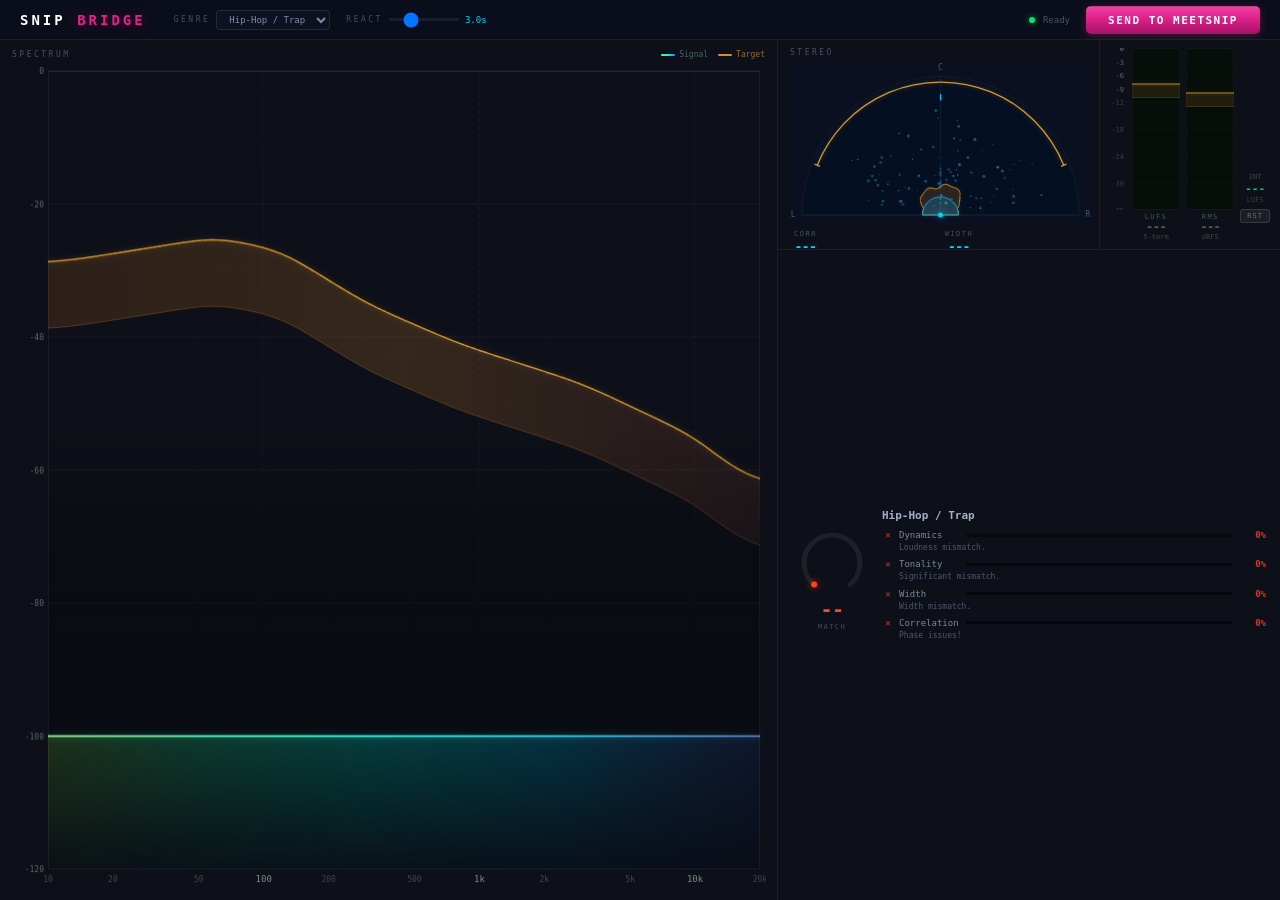
==== plugins/SNIPBridge/Source/ui/public/index.html @ ca8d63b2 "feat(SNIPBridge): Complete SNIP Bridge real-time mix analyzer plugin Implements all three phases of " ====
<!DOCTYPE html>
<html lang="en">
<head>
  <meta charset="UTF-8">
  <meta name="viewport" content="width=device-width, initial-scale=1.0">
  <title>SNIP Bridge</title>
  <style>
    * { box-sizing: border-box; margin: 0; padding: 0; }

    body {
      background: #040608;
      margin: 0;
      padding: 0;
      width: 100vw;
      height: 100vh;
      overflow: hidden;
      font-family: monospace;
    }

    #plugin {
      width: 100vw;
      height: 100vh;
      background: #080c14;
      display: flex;
      flex-direction: column;
      overflow: hidden;
    }

    /* -- HEADER -- */
    .header {
      height: 40px;
      background: #0a0e1a;
      border-bottom: 1px solid rgba(255,255,255,0.07);
      display: flex;
      align-items: center;
      padding: 0 20px;
      flex-shrink: 0;
      gap: 16px;
    }
    .logo { font-size: 14px; font-weight: 700; letter-spacing: 3px; color: #fff; }
    .logo span { color: #E91E8C; text-shadow: 0 0 14px rgba(233,30,140,0.4); }
    .hsel {
      background: #0d1120; color: rgba(160,185,220,0.75);
      border: 1px solid rgba(255,255,255,0.1); border-radius: 4px;
      padding: 3px 8px; font-family: monospace; font-size: 9px;
      outline: none; cursor: pointer;
    }
    .send-btn {
      background: linear-gradient(180deg,rgba(255,255,255,0.1) 0%,transparent 40%,rgba(0,0,0,0.15) 100%),
                  linear-gradient(180deg,#F02A96,#C4167A);
      color: #fff; font-family: monospace; font-weight: 700; font-size: 11px;
      letter-spacing: 1.5px; text-transform: uppercase; border: none;
      border-top: 1px solid rgba(255,255,255,0.18); border-radius: 5px;
      padding: 7px 22px; cursor: pointer;
      box-shadow: 0 2px 10px rgba(233,30,140,0.3);
      transition: filter 0.15s, box-shadow 0.15s;
    }
    .send-btn:hover { filter: brightness(1.15); box-shadow: 0 2px 18px rgba(233,30,140,0.5); }
    .send-btn.sending { animation: pulse-glow 1.2s ease-in-out infinite; }
    .send-btn.sent { background: linear-gradient(180deg,rgba(255,255,255,0.1) 0%,transparent 40%,rgba(0,0,0,0.15) 100%), linear-gradient(180deg,#00F08A,#00C864); animation: none; }
    @keyframes pulse-glow {
      0%,100% { box-shadow: 0 2px 10px rgba(233,30,140,0.3); }
      50% { box-shadow: 0 2px 24px rgba(233,30,140,0.6), 0 0 40px rgba(233,30,140,0.2); }
    }
    .plbl { font-size: 8px; letter-spacing: 2.5px; color: rgba(160,185,220,0.38); text-transform: uppercase; }

    /* -- BODY -- */
    .body { flex: 1; display: flex; overflow: hidden; }

    /* -- SPECTRUM -- */
    #spec-panel {
      flex: 1.5; min-width: 0; background: #0d1018;
      border-right: 1px solid rgba(255,255,255,0.06);
      display: flex; flex-direction: column; padding: 10px 12px 8px;
    }

    /* -- RIGHT -- */
    .right { flex: 1; display: flex; flex-direction: column; }
    .rpanel { border-bottom: 1px solid rgba(255,255,255,0.06); background: #0d1018; overflow: hidden; }
    .rpanel:last-child { border-bottom: none; }

    /* -- TOP RIGHT: stereo + meters -- */
    #top-right { display: flex; flex-direction: row; align-items: stretch; flex-shrink: 0; height: 210px; }

    #vs-col {
      flex: 1; display: flex; flex-direction: column; align-items: center;
      justify-content: flex-start; padding: 8px 8px 8px 12px;
      border-right: 1px solid rgba(255,255,255,0.05);
    }
    #vs-sub { display: flex; gap: 14px; justify-content: center; padding: 5px 4px 0; width: 100%; }
    .st-readout { display: flex; flex-direction: column; align-items: center; gap: 1px; }
    .st-lbl { font-size: 7px; letter-spacing: 1.5px; color: rgba(140,190,220,0.38); text-transform: uppercase; }
    .st-val { font-size: 13px; font-weight: 600; color: #00d4ff; text-shadow: 0 0 8px rgba(0,200,255,0.4); letter-spacing: -0.5px; }
    .wbar-wrap { position: relative; height: 4px; background: rgba(0,0,0,0.5); border-radius: 2px; border: 1px solid rgba(255,255,255,0.05); overflow: hidden; }
    .wbar-l { position: absolute; right: 50%; top: 0; bottom: 0; background: linear-gradient(to left,rgba(0,180,255,0.75),rgba(0,100,200,0.25)); border-radius: 3px 0 0 3px; }
    .wbar-r { position: absolute; left: 50%; top: 0; bottom: 0; background: linear-gradient(to right,rgba(0,180,255,0.75),rgba(0,100,200,0.25)); border-radius: 0 3px 3px 0; }
    .wbar-c { position: absolute; left: 50%; top: -1px; bottom: -1px; width: 1px; background: rgba(255,255,255,0.18); transform: translateX(-50%); }
    .wbar-tgt { position: absolute; top: 0; bottom: 0; background: rgba(255,170,40,0.12); border-left: 1px solid rgba(255,175,50,0.45); border-right: 1px solid rgba(255,175,50,0.45); }
    .wbar-lcr { display: flex; justify-content: space-between; margin-top: 2px; }
    .wbar-lcr span { font-size: 7px; color: rgba(140,190,220,0.28); }

    #meters-col { flex: 1; display: flex; flex-direction: row; align-items: stretch; padding: 8px 10px 8px 8px; gap: 6px; }
    .meter-track { display: flex; flex-direction: column; align-items: center; gap: 3px; flex: 1; }
    .meter-num { font-size: 12px; font-weight: 600; letter-spacing: -0.5px; line-height: 1; }
    .meter-lbl { font-size: 7px; letter-spacing: 1.5px; color: rgba(160,210,185,0.38); text-transform: uppercase; }
    .meter-unit { font-size: 7px; color: rgba(160,210,185,0.28); }

    /* -- FEEDBACK -- */
    #fb-panel { display: flex; flex-direction: row; gap: 10px; padding: 10px 14px; flex: 1; }
    #fb-arc-area { display: flex; flex-direction: column; align-items: center; justify-content: center; gap: 2px; flex-shrink: 0; }
    .fb-score { font-size: 20px; font-weight: 600; letter-spacing: -0.5px; margin-top: -4px; }
    .fb-match-lbl { font-size: 7px; letter-spacing: 1.5px; color: rgba(160,185,220,0.35); text-transform: uppercase; }
    #fb-right { flex: 1; display: flex; flex-direction: column; justify-content: center; gap: 6px; }
    #genre-name { font-size: 11px; font-weight: 600; color: rgba(200,215,240,0.8); margin-bottom: 2px; }
    .mrow { display: flex; flex-direction: column; gap: 2px; }
    .mtop { display: flex; align-items: center; gap: 5px; }
    .micon { font-size: 9px; width: 12px; text-align: center; font-weight: 700; }
    .mname { font-size: 9px; color: rgba(200,215,235,0.6); width: 62px; }
    .mbarw { flex: 1; height: 3px; background: rgba(0,0,0,0.5); border-radius: 2px; overflow: hidden; }
    .mbar { height: 100%; border-radius: 2px; transition: width 400ms ease; }
    .mpct { font-size: 9px; font-weight: 600; min-width: 28px; text-align: right; }
    .mmsg { padding-left: 17px; font-size: 8px; color: rgba(140,160,195,0.5); line-height: 1.4; }
  </style>
</head>
<body>
<div id="plugin">

  <!-- HEADER -->
  <div class="header">
    <div class="logo">SNIP <span>BRIDGE</span></div>
    <div style="display:flex;align-items:center;gap:6px;margin-left:12px;">
      <span class="plbl">Genre</span>
      <select class="hsel" id="main-genre">
        <option value="0">Hip-Hop / Trap</option>
        <option value="1">Pop</option>
        <option value="2">EDM / Dance</option>
        <option value="3">Rock</option>
        <option value="4">Lo-Fi</option>
      </select>
    </div>
    <div style="display:flex;align-items:center;gap:6px;">
      <span class="plbl">React</span>
      <input type="range" min="0.5" max="10" step="0.1" value="3" id="react-sl"
        style="-webkit-appearance:none;width:70px;height:3px;background:#1a1e2e;border-radius:2px;outline:none;">
      <span id="react-val" style="font-size:9px;color:#00d4ff;min-width:28px;">3.0s</span>
    </div>
    <div style="display:flex;align-items:center;gap:8px;margin-left:auto;">
      <div id="silence-badge" style="display:none;background:rgba(255,255,255,0.06);border:1px solid rgba(255,255,255,0.1);border-radius:3px;padding:2px 8px;font-size:8px;letter-spacing:1.5px;color:rgba(160,185,220,0.4);text-transform:uppercase;">Silent</div>
      <div id="status-led" style="width:6px;height:6px;border-radius:50%;background:#00e676;box-shadow:0 0 6px rgba(0,230,118,0.6);"></div>
      <span id="status-text" style="font-size:9px;color:rgba(160,185,220,0.4);">Ready</span>
    </div>
    <button class="send-btn" id="btn_send_snip">Send to Meetsnip</button>
  </div>

  <!-- BODY -->
  <div class="body">

    <!-- SPECTRUM -->
    <div id="spec-panel">
      <div style="display:flex;align-items:center;margin-bottom:6px;gap:12px;">
        <span class="plbl">Spectrum</span>
        <div style="display:flex;align-items:center;gap:10px;margin-left:auto;">
          <div style="display:flex;align-items:center;gap:4px;">
            <div style="width:14px;height:2px;background:linear-gradient(90deg,#90e860,#00ffd0,#3080ff);border-radius:1px;"></div>
            <span style="font-size:8px;color:rgba(160,205,190,0.45);">Signal</span>
          </div>
          <div style="display:flex;align-items:center;gap:4px;">
            <div style="width:14px;height:2px;background:rgba(255,175,50,0.8);border-radius:1px;"></div>
            <span style="font-size:8px;color:rgba(255,185,80,0.55);">Target</span>
          </div>
        </div>
      </div>
      <canvas id="spec-cv" style="flex:1;display:block;width:100%;min-height:0;"></canvas>
    </div>

    <!-- RIGHT -->
    <div class="right">

      <!-- TOP: stereo + meters -->
      <div class="rpanel" id="top-right">
        <div id="vs-col">
          <span class="plbl" style="align-self:flex-start;margin-bottom:5px;">Stereo</span>
          <canvas id="vs-cv" style="display:block;"></canvas>
          <div id="vs-sub">
            <div class="st-readout">
              <span class="st-lbl">Corr</span>
              <span class="st-val" id="corr-val">---</span>
            </div>
            <div class="st-readout" style="flex:1;min-width:80px;">
              <span class="st-lbl">Width</span>
              <span class="st-val" id="width-val">---</span>
              <div style="width:100%;margin-top:3px;">
                <div class="wbar-wrap">
                  <div class="wbar-tgt" id="wbar-tgt"></div>
                  <div class="wbar-l" id="wbar-l"></div>
                  <div class="wbar-r" id="wbar-r"></div>
                  <div class="wbar-c"></div>
                </div>
                <div class="wbar-lcr"><span>L</span><span>C</span><span>R</span></div>
              </div>
            </div>
          </div>
        </div>

        <div id="meters-col">
          <canvas id="dscale" style="display:block;width:18px;flex-shrink:0;"></canvas>
          <div class="meter-track">
            <canvas id="lufs-cv" style="display:block;flex:1;width:100%;min-height:0;"></canvas>
            <div style="text-align:center;">
              <div class="meter-lbl">LUFS</div>
              <div id="lufs-val" class="meter-num" style="color:#555;">---</div>
              <div class="meter-unit">S-term</div>
            </div>
          </div>
          <div class="meter-track">
            <canvas id="rms-cv" style="display:block;flex:1;width:100%;min-height:0;"></canvas>
            <div style="text-align:center;">
              <div class="meter-lbl">RMS</div>
              <div id="rms-val" class="meter-num" style="color:#555;">---</div>
              <div class="meter-unit">dBFS</div>
            </div>
          </div>
          <div style="display:flex;flex-direction:column;justify-content:flex-end;align-items:center;padding-bottom:18px;gap:1px;">
            <span style="font-size:7px;color:rgba(160,210,185,0.3);">INT</span>
            <span id="int-val" style="font-size:11px;font-weight:600;color:#00c878;text-shadow:0 0 6px rgba(0,190,110,0.35);">---</span>
            <span style="font-size:7px;color:rgba(160,210,185,0.26);">LUFS</span>
            <button id="btn-reset-lufs" style="margin-top:4px;background:rgba(255,255,255,0.06);border:1px solid rgba(255,255,255,0.12);border-radius:3px;color:rgba(160,210,185,0.5);font-family:monospace;font-size:7px;letter-spacing:1px;padding:2px 6px;cursor:pointer;text-transform:uppercase;" title="Reset Integrated LUFS">RST</button>
          </div>
        </div>
      </div>

      <!-- FEEDBACK -->
      <div class="rpanel" id="fb-panel" style="flex:1;">
        <div id="fb-arc-area">
          <canvas id="fb-arc-cv" width="80" height="80" style="display:block;"></canvas>
          <div class="fb-score" id="fb-score">--</div>
          <div class="fb-match-lbl">Match</div>
        </div>
        <div id="fb-right">
          <div id="genre-name">Hip-Hop / Trap</div>
          <div id="metrics-container" style="display:flex;flex-direction:column;gap:6px;"></div>
        </div>
      </div>

    </div>
  </div>
</div>

<script>
(function(){
  var DPR = window.devicePixelRatio || 1;
  var juceAvailable = typeof window.__JUCE__ !== 'undefined' && window.__JUCE__ !== null;

  // Minimal JUCE slider state helper
  function getSliderState(name) {
    if (!juceAvailable) return null;
    try {
      var sliders = window.__JUCE__.initialisationData.__juce__sliders;
      if (!sliders || !sliders[name]) return null;
      var s = sliders[name];
      var getNativeFn = function(fnName) {
        try { return window.__JUCE__.backend.getNativeFunction(fnName); }
        catch(e) { return function(){}; }
      };
      return {
        properties: s.properties,
        valueChangedEvent: s.valueChangedEvent,
        getNormalisedValue: function() { return s.properties.normalisedValue || 0; },
        setNormalisedValue: function(v) {
          var dragStart = getNativeFn("sliderDragStarted__" + name);
          var valChanged = getNativeFn("sliderValueChanged__" + name);
          var dragEnd = getNativeFn("sliderDragEnded__" + name);
          dragStart(); valChanged(v); dragEnd();
        }
      };
    } catch(e) { return null; }
  }

  var genreState = getSliderState("target_genre");
  var reactState = getSliderState("analysis_window");

  // -- Genre Data --
  var genreNames = ['Hip-Hop / Trap','Pop','EDM / Dance','Rock','Lo-Fi'];
  var genreData = [
    {lufsLo:-11,lufsHi:-8, rmsLo:-13,rmsHi:-10, spread:0.42, wlo:0.25, whi:0.50},
    {lufsLo:-12,lufsHi:-9, rmsLo:-14,rmsHi:-11, spread:0.55, wlo:0.35, whi:0.62},
    {lufsLo:-10,lufsHi:-7, rmsLo:-12,rmsHi:-9,  spread:0.65, wlo:0.40, whi:0.70},
    {lufsLo:-14,lufsHi:-10,rmsLo:-16,rmsHi:-12, spread:0.48, wlo:0.28, whi:0.55},
    {lufsLo:-18,lufsHi:-14,rmsLo:-20,rmsHi:-16, spread:0.30, wlo:0.15, whi:0.40},
  ];

  // -- Analysis State --
  var genre = 0;
  var lufsV = -60, lufsT2 = -60, lufsPk = -60, lufsPkT = 80;
  var rmsV = -60, rmsT2 = -60, rmsPk = -60, rmsPkT = 80, intV = -60;
  var corrV = 0, corrT = 0, widthV = 0, widthT = 0, tSpread = 0.42;
  var fbScores = {dynamics:0, tonality:0, width:0, correlation:0};
  var fbTgts = {dynamics:0, tonality:0, width:0, correlation:0};
  var fbSmooth = 0;
  var hasReceivedData = false;

  // -- Spectrum Data --
  var FMIN = 10, FMAX = 20000, N = 300;
  var specSig = new Float32Array(N);
  var specSmth = new Float32Array(N);
  var specTLo = new Float32Array(N);
  var specTHi = new Float32Array(N);

  var specKP = [
    [[10,-34,5],[60,-30,5],[120,-32,5],[300,-40,5],[800,-46,5],[3000,-52,5],[10000,-60,5],[20000,-68,5]],
    [[10,-44,4],[80,-40,4],[200,-37,4],[800,-38,4],[3000,-40,4],[8000,-44,4],[20000,-52,4]],
    [[10,-30,6],[80,-27,6],[200,-33,6],[600,-40,6],[2000,-44,6],[8000,-50,6],[20000,-58,6]],
    [[10,-48,5],[100,-44,5],[400,-36,5],[1500,-37,5],[5000,-42,5],[12000,-50,5],[20000,-58,5]],
    [[10,-46,4],[200,-44,4],[800,-46,4],[3000,-56,4],[8000,-68,4],[20000,-80,4]],
  ];

  function interpKP(kp, f) {
    if (f <= kp[0][0]) return [kp[0][1]-kp[0][2], kp[0][1]+kp[0][2]];
    if (f >= kp[kp.length-1][0]) { var l = kp[kp.length-1]; return [l[1]-l[2], l[1]+l[2]]; }
    for (var i = 1; i < kp.length; i++) {
      if (f <= kp[i][0]) {
        var t = (Math.log(f)-Math.log(kp[i-1][0]))/(Math.log(kp[i][0])-Math.log(kp[i-1][0]));
        var c = kp[i-1][1]+(kp[i][1]-kp[i-1][1])*t;
        var hw = kp[i-1][2]+(kp[i][2]-kp[i-1][2])*t;
        return [c-hw, c+hw];
      }
    }
  }

  function gaussSmooth(arr, s) {
    s = s || 8;
    var out = new Float32Array(arr.length), r = Math.ceil(s*2.5);
    for (var i = 0; i < arr.length; i++) {
      var sum = 0, w = 0;
      for (var j = Math.max(0,i-r); j <= Math.min(arr.length-1,i+r); j++) {
        var wj = Math.exp(-.5*((i-j)/s)*((i-j)/s));
        sum += arr[j]*wj; w += wj;
      }
      out[i] = sum/w;
    }
    return out;
  }

  var lastGenre = -1;
  function buildSpecTargets() {
    var kp = specKP[genre];
    var rL = new Float32Array(N), rH = new Float32Array(N);
    for (var i = 0; i < N; i++) {
      var f = Math.pow(FMAX/FMIN, i/(N-1))*FMIN;
      var r = interpKP(kp, f);
      rL[i] = r[0]; rH[i] = r[1];
    }
    specTLo = gaussSmooth(rL);
    specTHi = gaussSmooth(rH);
  }

  for (var i = 0; i < N; i++) { specSig[i] = -100; specSmth[i] = -100; }
  buildSpecTargets();

  // -- Stereo Particles --
  var stParts = [];
  for (var pi = 0; pi < 100; pi++) {
    stParts.push({
      freq: Math.random(), angle: (Math.random()-.5)*.9, radius: .2+Math.random()*.65,
      vA: (Math.random()-.5)*.008, vR: (Math.random()-.5)*.006,
      life: Math.random(), vL: .002+Math.random()*.004, size: 1+Math.random()*2.2
    });
  }

  // ===== CANVAS RENDERING =====

  // -- Spectrum --
  var specCv = document.getElementById('spec-cv'), specCtx = specCv.getContext('2d');

  function setupSpec() {
    var p = specCv.parentElement;
    var pw = p.offsetWidth-24, ph = p.offsetHeight-30;
    if (!pw || !ph) return;
    specCv.width = pw*DPR; specCv.height = ph*DPR;
    specCv.style.width = pw+'px'; specCv.style.height = ph+'px';
    specCtx.setTransform(DPR,0,0,DPR,0,0);
  }

  function drawSpec() {
    var w = specCv.offsetWidth, h = specCv.offsetHeight;
    if (!w || !h) return;
    var pL = 36, pT = 6, pB = 20, gw = w-pL-6, gh = h-pT-pB, bottom = pT+gh;
    var fToX = function(f) { return pL+Math.log(f/FMIN)/Math.log(FMAX/FMIN)*gw; };
    var dToY = function(d) { return pT+(0-d)/120*gh; };

    specCtx.clearRect(0,0,w,h);
    specCtx.fillStyle = '#0d1018'; specCtx.fillRect(0,0,w,h);

    var gridMinor = [-10,-30,-50,-70,-90,-110];
    for (var gi = 0; gi < gridMinor.length; gi++) {
      var d = gridMinor[gi], y = dToY(d);
      if (y < pT || y > bottom) continue;
      specCtx.strokeStyle = 'rgba(255,255,255,0.04)'; specCtx.lineWidth = 0.4;
      specCtx.beginPath(); specCtx.moveTo(pL,y); specCtx.lineTo(pL+gw,y); specCtx.stroke();
    }
    var gridMajor = [0,-20,-40,-60,-80,-100,-120];
    for (var gi2 = 0; gi2 < gridMajor.length; gi2++) {
      var d2 = gridMajor[gi2], y2 = dToY(d2);
      if (y2 < pT || y2 > bottom) continue;
      specCtx.strokeStyle = d2 === 0 ? 'rgba(255,255,255,0.15)' : 'rgba(255,255,255,0.08)';
      specCtx.lineWidth = 0.5;
      specCtx.beginPath(); specCtx.moveTo(pL,y2); specCtx.lineTo(pL+gw,y2); specCtx.stroke();
      specCtx.fillStyle = 'rgba(175,215,200,0.45)'; specCtx.font = '8px monospace'; specCtx.textAlign = 'right';
      specCtx.fillText(d2, pL-4, y2+3);
    }
    specCtx.setLineDash([3,5]);
    var freqLines = [10,20,50,100,200,500,1000,2000,5000,10000,20000];
    for (var fi = 0; fi < freqLines.length; fi++) {
      var f = freqLines[fi], x = fToX(f), maj = (f===100||f===1000||f===10000);
      specCtx.strokeStyle = maj ? 'rgba(255,255,255,0.09)' : 'rgba(255,255,255,0.04)';
      specCtx.lineWidth = maj ? 0.6 : 0.35;
      specCtx.beginPath(); specCtx.moveTo(x,pT); specCtx.lineTo(x,bottom); specCtx.stroke();
      specCtx.fillStyle = maj ? 'rgba(200,225,210,0.6)' : 'rgba(175,205,195,0.3)';
      specCtx.font = (maj ? '9' : '8')+'px monospace'; specCtx.textAlign = 'center';
      specCtx.fillText(f >= 1000 ? (f/1000)+'k' : f, x, bottom+13);
    }
    specCtx.setLineDash([]);

    var spts = [], tup = [], tdn = [];
    for (var si = 0; si < N; si++) {
      var sf = Math.pow(FMAX/FMIN, si/(N-1))*FMIN, sx = fToX(sf);
      spts.push([sx, dToY(specSmth[si])]);
      tup.push([sx, dToY(specTHi[si])]);
      tdn.push([sx, dToY(specTLo[si])]);
    }

    function ct(pts) { for (var ci = 1; ci < pts.length; ci++) { var mx = (pts[ci-1][0]+pts[ci][0])*.5; specCtx.bezierCurveTo(mx,pts[ci-1][1],mx,pts[ci][1],pts[ci][0],pts[ci][1]); } }
    function cr(pts) { for (var ci = pts.length-2; ci >= 0; ci--) { var mx = (pts[ci+1][0]+pts[ci][0])*.5; specCtx.bezierCurveTo(mx,pts[ci+1][1],mx,pts[ci][1],pts[ci][0],pts[ci][1]); } }

    // Target band
    specCtx.beginPath(); specCtx.moveTo(tup[0][0],tup[0][1]); ct(tup); cr(tdn); specCtx.closePath();
    var tbf = specCtx.createLinearGradient(pL,0,pL+gw,0);
    tbf.addColorStop(0,'rgba(255,140,30,0.13)'); tbf.addColorStop(.5,'rgba(255,165,45,0.16)'); tbf.addColorStop(1,'rgba(255,120,80,0.09)');
    specCtx.fillStyle = tbf; specCtx.fill();
    specCtx.beginPath(); specCtx.moveTo(tup[0][0],tup[0][1]); ct(tup);
    specCtx.shadowColor = 'rgba(255,160,40,0.38)'; specCtx.shadowBlur = 5;
    specCtx.strokeStyle = 'rgba(255,185,55,0.78)'; specCtx.lineWidth = 1.4; specCtx.stroke(); specCtx.shadowBlur = 0;
    specCtx.beginPath(); specCtx.moveTo(tdn[0][0],tdn[0][1]); ct(tdn);
    specCtx.strokeStyle = 'rgba(220,130,40,0.35)'; specCtx.lineWidth = 0.9; specCtx.stroke();

    // Signal fill
    specCtx.beginPath();
    specCtx.moveTo(spts[0][0], bottom); specCtx.lineTo(spts[0][0], spts[0][1]);
    ct(spts); specCtx.lineTo(spts[N-1][0], bottom); specCtx.closePath();
    var sfg = specCtx.createLinearGradient(pL,0,pL+gw,0);
    sfg.addColorStop(0,'rgba(110,195,75,0.68)'); sfg.addColorStop(.2,'rgba(35,205,135,0.74)');
    sfg.addColorStop(.45,'rgba(0,218,198,0.76)'); sfg.addColorStop(.72,'rgba(0,182,232,0.70)');
    sfg.addColorStop(1,'rgba(65,90,200,0.48)');
    specCtx.fillStyle = sfg; specCtx.fill();
    specCtx.save(); specCtx.beginPath(); specCtx.rect(pL,pT,gw,gh); specCtx.clip();
    var fd = specCtx.createLinearGradient(0,pT,0,bottom);
    fd.addColorStop(.45,'rgba(0,0,0,0)'); fd.addColorStop(1,'rgba(8,12,20,0.96)');
    specCtx.fillStyle = fd; specCtx.fillRect(pL,pT,gw,gh); specCtx.restore();

    var eg = specCtx.createLinearGradient(pL,0,pL+gw,0);
    eg.addColorStop(0,'rgba(155,242,115,0.85)'); eg.addColorStop(.4,'rgba(0,255,218,0.95)');
    eg.addColorStop(.72,'rgba(0,202,252,0.9)'); eg.addColorStop(1,'rgba(95,110,252,0.62)');
    specCtx.beginPath(); specCtx.moveTo(spts[0][0],spts[0][1]); ct(spts);
    specCtx.shadowColor = 'rgba(0,228,192,0.45)'; specCtx.shadowBlur = 7;
    specCtx.strokeStyle = eg; specCtx.lineWidth = 2; specCtx.stroke(); specCtx.shadowBlur = 0;
    specCtx.beginPath(); specCtx.moveTo(spts[0][0],spts[0][1]); ct(spts);
    specCtx.strokeStyle = 'rgba(222,255,238,0.35)'; specCtx.lineWidth = 1; specCtx.stroke();
    specCtx.strokeStyle = 'rgba(255,255,255,0.05)'; specCtx.lineWidth = 1;
    specCtx.strokeRect(pL+.5,pT+.5,gw-1,gh-1);
  }

  // -- Dynamics (Meters) --
  var lufsCv = document.getElementById('lufs-cv'), lufsCtx = lufsCv.getContext('2d');
  var rmsCv = document.getElementById('rms-cv'), rmsCtx = rmsCv.getContext('2d');
  var dscaleCv = document.getElementById('dscale'), dscaleCtx = dscaleCv.getContext('2d');
  var DB_TOP = 0, DB_BOT = -36;
  var dToY3 = function(d) { return (DB_TOP-d)/(DB_TOP-DB_BOT); };

  function setupMeter(cv, ctx) {
    if (!cv.offsetWidth || !cv.offsetHeight) return;
    cv.width = cv.offsetWidth*DPR; cv.height = cv.offsetHeight*DPR;
    ctx.setTransform(DPR,0,0,DPR,0,0);
  }

  function setupDscale() {
    var h = lufsCv.offsetHeight; if (!h) return;
    dscaleCv.width = 18*DPR; dscaleCv.height = h*DPR; dscaleCv.style.height = h+'px';
    dscaleCtx.setTransform(DPR,0,0,DPR,0,0); dscaleCtx.clearRect(0,0,18,h);
    var marks = [0,-3,-6,-9,-12,-18,-24,-30,-36];
    for (var mi = 0; mi < marks.length; mi++) {
      var d = marks[mi], y = dToY3(d)*h;
      dscaleCtx.fillStyle = d === 0 ? 'rgba(255,255,255,0.45)' : d >= -9 ? 'rgba(160,210,185,0.48)' : 'rgba(160,210,185,0.26)';
      dscaleCtx.font = '7px monospace'; dscaleCtx.textAlign = 'right';
      dscaleCtx.fillText(d, 16, y+3);
    }
  }

  function drawMeter(ctx, db, peak, tLo, tHi) {
    var w = ctx.canvas.offsetWidth, h = ctx.canvas.offsetHeight;
    if (!w || !h) return;
    ctx.clearRect(0,0,w,h);
    ctx.fillStyle = '#060e0a'; ctx.beginPath(); ctx.roundRect(0,0,w,h,3); ctx.fill();

    if (tLo !== null) {
      var ty1 = dToY3(tHi)*h, ty2 = dToY3(tLo)*h;
      ctx.fillStyle = 'rgba(255,168,40,0.1)'; ctx.fillRect(0,ty1,w,ty2-ty1);
      ctx.strokeStyle = 'rgba(255,185,55,0.7)'; ctx.lineWidth = 1;
      ctx.shadowColor = 'rgba(255,165,30,0.38)'; ctx.shadowBlur = 4;
      ctx.beginPath(); ctx.moveTo(0,ty1); ctx.lineTo(w,ty1); ctx.stroke(); ctx.shadowBlur = 0;
      ctx.strokeStyle = 'rgba(255,168,40,0.28)'; ctx.lineWidth = 0.7;
      ctx.beginPath(); ctx.moveTo(0,ty2); ctx.lineTo(w,ty2); ctx.stroke();
    }

    var marks = [0,-3,-6,-9,-12,-18,-24,-30,-36];
    for (var mi = 0; mi < marks.length; mi++) {
      var d = marks[mi], y = dToY3(d)*h;
      ctx.strokeStyle = d%6 === 0 ? 'rgba(255,255,255,0.06)' : 'rgba(255,255,255,0.03)';
      ctx.lineWidth = 0.4; ctx.beginPath(); ctx.moveTo(0,y); ctx.lineTo(w,y); ctx.stroke();
    }

    var fH = (1-dToY3(db))*h, fY = h-fH;
    if (fH > 0) {
      var gr = ctx.createLinearGradient(0,h,0,0);
      gr.addColorStop(0,'rgba(0,200,100,0.88)'); gr.addColorStop(.58,'rgba(0,235,120,0.9)');
      gr.addColorStop(.78,'rgba(180,235,50,0.9)'); gr.addColorStop(.9,'rgba(255,205,0,0.9)');
      gr.addColorStop(1,'rgba(255,55,25,0.95)');
      ctx.fillStyle = gr; ctx.fillRect(0,fY,w,fH);
      ctx.fillStyle = 'rgba(255,255,255,0.18)'; ctx.fillRect(0,fY,w,1.5);
    }

    if (peak > DB_BOT) {
      var py = dToY3(peak)*h;
      var pc = peak > -3 ? 'rgba(255,70,30,0.95)' : peak > -9 ? 'rgba(255,210,0,0.95)' : 'rgba(0,240,120,0.95)';
      ctx.strokeStyle = pc; ctx.lineWidth = 2; ctx.shadowColor = pc; ctx.shadowBlur = 5;
      ctx.beginPath(); ctx.moveTo(1,py); ctx.lineTo(w-1,py); ctx.stroke(); ctx.shadowBlur = 0;
    }

    ctx.strokeStyle = 'rgba(255,255,255,0.05)'; ctx.lineWidth = 0.7;
    ctx.beginPath(); ctx.roundRect(.5,.5,w-1,h-1,3); ctx.stroke();
  }

  // -- Stereo Vectorscope --
  var vsCv = document.getElementById('vs-cv'), vsCtx = vsCv.getContext('2d');

  function setupVS() {
    var col = document.getElementById('vs-col');
    var availW = col.offsetWidth-20, availH = 170;
    var sz = Math.min(availW, availH*2);
    var ch = Math.round(sz/2)+12;
    vsCv.width = sz*DPR; vsCv.height = ch*DPR;
    vsCv.style.width = sz+'px'; vsCv.style.height = ch+'px';
    vsCtx.setTransform(DPR,0,0,DPR,0,0);
  }

  function freqCol(f, a) {
    return 'rgba('+Math.round(20+30*(1-f))+','+Math.round(150+70*(1-f))+','+Math.round(195+60*f)+','+a+')';
  }

  function buildVShape(cx0, cy0, R, sp, dep, np, seed) {
    var pts = [];
    for (var vi = 0; vi <= np; vi++) {
      var t = vi/np, ba = Math.PI+t*Math.PI, ph = t*Math.PI*5;
      var noise = seed === null
        ? 0.5+0.4*Math.sin(ph+Date.now()*.0008)*(0.35+0.45*Math.sin(ph*1.6+Date.now()*.0005))
        : 0.5+0.3*Math.sin(ph*.9+seed)*(0.4+0.3*Math.sin(ph*1.4+seed*1.3));
      var cp = Math.max(0, seed === null ? corrV : .6), ad = Math.abs(t-.5)*2;
      var env = Math.pow(Math.max(0, 1-ad/(sp*1.8)), .65);
      var r = R*(.13+noise*sp*dep*(1-cp*.45)*env);
      pts.push([cx0+r*Math.cos(ba), cy0+r*Math.sin(ba)]);
    }
    return pts;
  }

  function drawShapeVS(pts, fs, ss, gl, lw) {
    vsCtx.beginPath(); vsCtx.moveTo(pts[0][0], pts[0][1]);
    for (var si = 1; si < pts.length; si++) { var mx = (pts[si-1][0]+pts[si][0])*.5; vsCtx.bezierCurveTo(mx,pts[si-1][1],mx,pts[si][1],pts[si][0],pts[si][1]); }
    vsCtx.closePath(); vsCtx.fillStyle = fs; vsCtx.fill();
    vsCtx.beginPath(); vsCtx.moveTo(pts[0][0], pts[0][1]);
    for (var si2 = 1; si2 < pts.length; si2++) { var mx2 = (pts[si2-1][0]+pts[si2][0])*.5; vsCtx.bezierCurveTo(mx2,pts[si2-1][1],mx2,pts[si2][1],pts[si2][0],pts[si2][1]); }
    vsCtx.closePath(); vsCtx.shadowColor = gl; vsCtx.shadowBlur = 5; vsCtx.strokeStyle = ss; vsCtx.lineWidth = lw; vsCtx.stroke(); vsCtx.shadowBlur = 0;
  }

  function drawThinArcVS(cx0, cy0, R, sp, rad, col, glow) {
    var h2 = sp*Math.PI*.9, aS = Math.PI*1.5-h2, aE = Math.PI*1.5+h2, r = R*rad;
    vsCtx.beginPath(); vsCtx.arc(cx0,cy0,r,aS,aE);
    vsCtx.strokeStyle = col; vsCtx.lineWidth = 1.3; vsCtx.shadowColor = glow; vsCtx.shadowBlur = 5; vsCtx.stroke(); vsCtx.shadowBlur = 0;
    var arcEnds = [aS, aE];
    for (var ei = 0; ei < arcEnds.length; ei++) {
      var a = arcEnds[ei];
      vsCtx.beginPath();
      vsCtx.moveTo(cx0+(r-3)*Math.cos(a), cy0+(r-3)*Math.sin(a));
      vsCtx.lineTo(cx0+(r+3)*Math.cos(a), cy0+(r+3)*Math.sin(a));
      vsCtx.strokeStyle = col; vsCtx.lineWidth = 1.2; vsCtx.stroke();
    }
  }

  function drawVS() {
    var w = vsCv.offsetWidth, h = vsCv.offsetHeight;
    if (!w || !h) return;
    var cx0 = w/2, cy0 = h-10, R = Math.min(w*.46, h*.86);
    vsCtx.clearRect(0,0,w,h); vsCtx.fillStyle = '#0a1020'; vsCtx.fillRect(0,0,w,h);
    vsCtx.beginPath(); vsCtx.arc(cx0,cy0,R,Math.PI,0); vsCtx.closePath();
    vsCtx.fillStyle = 'rgba(0,15,35,0.55)'; vsCtx.fill();
    vsCtx.strokeStyle = 'rgba(255,255,255,0.05)'; vsCtx.lineWidth = 0.7; vsCtx.stroke();

    var rings = [.4,.7,1];
    for (var ri = 0; ri < rings.length; ri++) {
      vsCtx.beginPath(); vsCtx.arc(cx0,cy0,R*rings[ri],Math.PI,0);
      vsCtx.strokeStyle = 'rgba(100,160,220,'+(rings[ri]===1?.09:.04)+')'; vsCtx.lineWidth = .4; vsCtx.stroke();
    }
    var spokes = [Math.PI, Math.PI*1.25, Math.PI*1.5, Math.PI*1.75, 0];
    for (var spi = 0; spi < spokes.length; spi++) {
      var a = spokes[spi], maj = (a===Math.PI||a===Math.PI*1.5||a===0);
      vsCtx.beginPath(); vsCtx.moveTo(cx0,cy0); vsCtx.lineTo(cx0+R*Math.cos(a), cy0+R*Math.sin(a));
      vsCtx.strokeStyle = maj ? 'rgba(100,170,230,0.13)' : 'rgba(100,170,230,0.05)';
      vsCtx.lineWidth = maj ? .7 : .35; vsCtx.stroke();
    }
    var labels = [{a:Math.PI,t:'L'},{a:Math.PI*1.5,t:'C'},{a:0,t:'R'}];
    for (var li = 0; li < labels.length; li++) {
      vsCtx.fillStyle = 'rgba(140,190,220,0.42)'; vsCtx.font = '8px monospace';
      vsCtx.textAlign = 'center'; vsCtx.textBaseline = 'middle';
      vsCtx.fillText(labels[li].t, cx0+(R+9)*Math.cos(labels[li].a), cy0+(R+9)*Math.sin(labels[li].a));
    }

    var tgt = genreData[genre];
    tSpread += (tgt.spread-tSpread)*.04;

    var tpts = buildVShape(cx0,cy0,R,tSpread,.72,100,42);
    var tF = vsCtx.createRadialGradient(cx0,cy0,0,cx0,cy0,R);
    tF.addColorStop(0,'rgba(255,150,20,0.18)'); tF.addColorStop(1,'rgba(255,100,10,0.03)');
    drawShapeVS(tpts, tF, 'rgba(255,185,55,0.52)', 'rgba(255,160,30,0.38)', 1.2);

    var vpts = buildVShape(cx0,cy0,R,widthV*.78,1,100,null);
    var sF = vsCtx.createRadialGradient(cx0,cy0,0,cx0,cy0,R);
    sF.addColorStop(0,'rgba(0,155,255,0.25)'); sF.addColorStop(1,'rgba(0,80,180,0.04)');
    drawShapeVS(vpts, sF, 'rgba(0,200,255,0.52)', 'rgba(0,185,255,0.38)', 1.2);

    drawThinArcVS(cx0,cy0,R,tSpread,.96,'rgba(255,185,55,0.8)','rgba(255,160,30,0.42)');
    drawThinArcVS(cx0,cy0,R,widthV*.72,.85,'rgba(0,205,255,0.8)','rgba(0,180,255,0.42)');

    for (var pi2 = 0; pi2 < stParts.length; pi2++) {
      var p = stParts[pi2];
      p.angle += p.vA*(widthV*1.2); p.radius += p.vR; p.life += p.vL;
      if (p.life > 1) { p.life = 0; p.radius = .1+Math.random()*.3; p.angle = (Math.random()-.5)*widthV*1.5; }
      if (p.radius > 1) p.vR *= -1;
      if (p.radius < 0) { p.radius = .05; p.vR = Math.abs(p.vR); }
      if (Math.abs(p.angle) > widthV*1.2) p.vA *= -.8;
      var pa = Math.PI*1.5+p.angle*Math.PI, pr = p.radius*R*.83;
      vsCtx.beginPath(); vsCtx.arc(cx0+pr*Math.cos(pa), cy0+pr*Math.sin(pa), p.size*.5, 0, Math.PI*2);
      vsCtx.fillStyle = freqCol(p.freq, (0.3+0.5*Math.sin(p.life*Math.PI))*.6); vsCtx.fill();
    }

    vsCtx.beginPath(); vsCtx.arc(cx0,cy0,2.5,0,Math.PI*2);
    vsCtx.fillStyle = 'rgba(0,220,255,0.9)'; vsCtx.shadowColor = 'rgba(0,200,255,0.7)'; vsCtx.shadowBlur = 6; vsCtx.fill(); vsCtx.shadowBlur = 0;
  }

  // -- Feedback Arc --
  var fbArcCv = document.getElementById('fb-arc-cv'), fbArcCtx = fbArcCv.getContext('2d');

  function drawFbArc(score) {
    fbArcCtx.clearRect(0,0,80,80);
    var cx = 40, cy = 44, R = 28;
    fbArcCtx.beginPath(); fbArcCtx.arc(cx,cy,R,Math.PI*.72,Math.PI*2.28);
    fbArcCtx.strokeStyle = 'rgba(255,255,255,0.07)'; fbArcCtx.lineWidth = 5; fbArcCtx.lineCap = 'round'; fbArcCtx.stroke();
    var aEnd = Math.PI*.72+(score/100)*Math.PI*1.56;
    var col = score > 75 ? '#00e090' : score > 50 ? '#ffc830' : '#ff4422';
    var glow = score > 75 ? 'rgba(0,210,130,0.55)' : score > 50 ? 'rgba(255,190,30,0.55)' : 'rgba(255,50,20,0.55)';
    fbArcCtx.beginPath(); fbArcCtx.arc(cx,cy,R,Math.PI*.72,aEnd);
    fbArcCtx.strokeStyle = col; fbArcCtx.lineWidth = 5; fbArcCtx.shadowColor = glow; fbArcCtx.shadowBlur = 10; fbArcCtx.stroke(); fbArcCtx.shadowBlur = 0;
    var ex = cx+R*Math.cos(aEnd), ey = cy+R*Math.sin(aEnd);
    fbArcCtx.beginPath(); fbArcCtx.arc(ex,ey,3,0,Math.PI*2);
    fbArcCtx.fillStyle = col; fbArcCtx.shadowColor = glow; fbArcCtx.shadowBlur = 7; fbArcCtx.fill(); fbArcCtx.shadowBlur = 0;
    return col;
  }

  function renderMetrics() {
    var defs = [
      {key:'dynamics',    label:'Dynamics',    msgs:['Loudness on target.','Slightly off target.','Loudness mismatch.']},
      {key:'tonality',    label:'Tonality',    msgs:['Spectral balance good.','Tonal balance off.','Significant mismatch.']},
      {key:'width',       label:'Width',       msgs:['Width ideal.','Width off target.','Width mismatch.']},
      {key:'correlation', label:'Correlation', msgs:['Good mono compat.','Moderate compat.','Phase issues!']},
    ];
    var el = document.getElementById('metrics-container');
    el.innerHTML = '';
    for (var di = 0; di < defs.length; di++) {
      var def = defs[di], s = fbScores[def.key];
      var col = s > 75 ? 'rgba(0,220,120,0.88)' : s > 50 ? 'rgba(255,190,40,0.88)' : 'rgba(255,60,40,0.88)';
      var bc = s > 75 ? 'rgba(0,215,110,0.8)' : s > 50 ? 'rgba(255,185,35,0.8)' : 'rgba(255,55,35,0.8)';
      var ic = s > 75 ? '\u2713' : s > 50 ? '\u25B2' : '\u2715';
      var msg = s > 75 ? def.msgs[0] : s > 50 ? def.msgs[1] : def.msgs[2];
      var row = document.createElement('div');
      row.className = 'mrow';
      row.innerHTML = '<div class="mtop">' +
        '<span class="micon" style="color:'+col+';">'+ic+'</span>' +
        '<span class="mname">'+def.label+'</span>' +
        '<div class="mbarw"><div class="mbar" style="width:'+s+'%;background:'+bc+';"></div></div>' +
        '<span class="mpct" style="color:'+col+';">'+Math.round(s)+'%</span>' +
        '</div>' +
        '<div class="mmsg">'+msg+'</div>';
      el.appendChild(row);
    }
  }

  // ===== JUCE EVENT HANDLERS =====

  // Genre parameter: bidirectional binding
  var genreSelect = document.getElementById('main-genre');
  genreSelect.addEventListener('change', function(e) {
    genre = +e.target.value;
    if (genreState) genreState.setNormalisedValue(genre / 4);
  });

  if (genreState && genreState.valueChangedEvent) {
    genreState.valueChangedEvent.addListener(function() {
      var idx = Math.round(genreState.getNormalisedValue() * 4);
      genre = Math.max(0, Math.min(4, idx));
      genreSelect.value = genre;
    });
  }

  // Reaction time slider: bidirectional binding
  var reactSlider = document.getElementById('react-sl');
  var reactVal = document.getElementById('react-val');
  reactSlider.addEventListener('input', function(e) {
    var val = parseFloat(e.target.value);
    reactVal.textContent = val.toFixed(1) + 's';
    if (reactState) reactState.setNormalisedValue((val - 0.5) / 9.5);
  });

  if (reactState && reactState.valueChangedEvent) {
    reactState.valueChangedEvent.addListener(function() {
      var val = 0.5 + reactState.getNormalisedValue() * 9.5;
      reactSlider.value = val;
      reactVal.textContent = val.toFixed(1) + 's';
    });
  }

  // Reset LUFS button
  var resetBtn = document.getElementById('btn-reset-lufs');
  resetBtn.addEventListener('click', function() {
    intV = -60;
    document.getElementById('int-val').textContent = '---';
    if (juceAvailable) {
      try { window.__JUCE__.backend.emitEvent("resetLufs", {}); }
      catch(e) {}
    }
  });

  // Silence badge
  var silenceBadge = document.getElementById('silence-badge');

  // Send button
  var sendBtn = document.getElementById('btn_send_snip');
  var statusLed = document.getElementById('status-led');
  var statusText = document.getElementById('status-text');

  sendBtn.addEventListener('click', function() {
    sendBtn.classList.add('sending');
    sendBtn.textContent = 'Sending...';
    statusLed.style.background = '#FFD600';
    statusLed.style.boxShadow = '0 0 6px rgba(255,214,0,0.6)';
    statusText.textContent = 'Sending to Meetsnip.com...';
    if (juceAvailable) {
      try { window.__JUCE__.backend.emitEvent("sendToSnip", {}); }
      catch(e) { /* fallback: simulate */ simulateSendResult(); }
    } else {
      simulateSendResult();
    }
  });

  function simulateSendResult() {
    setTimeout(function() {
      handleSendResult({success: true});
    }, 1500);
  }

  function handleSendResult(data) {
    if (data && data.success) {
      sendBtn.classList.remove('sending'); sendBtn.classList.add('sent'); sendBtn.textContent = 'Sent \u2713';
      statusLed.style.background = '#00e676'; statusLed.style.boxShadow = '0 0 6px rgba(0,230,118,0.6)';
      statusText.textContent = 'Analysis sent successfully';
      setTimeout(function() {
        sendBtn.classList.remove('sent'); sendBtn.textContent = 'Send to Meetsnip';
        statusText.textContent = 'Ready';
      }, 3000);
    } else {
      sendBtn.classList.remove('sending'); sendBtn.textContent = 'Send to Meetsnip';
      statusLed.style.background = '#FF1744'; statusLed.style.boxShadow = '0 0 6px rgba(255,23,68,0.6)';
      statusText.textContent = data && data.error ? 'Failed: ' + data.error : 'Send failed';
      setTimeout(function() {
        statusLed.style.background = '#00e676'; statusLed.style.boxShadow = '0 0 6px rgba(0,230,118,0.6)';
        statusText.textContent = 'Ready';
      }, 3000);
    }
  }

  // Listen for C++ events (guarded)
  if (juceAvailable && window.__JUCE__.backend) {
    try {
      window.__JUCE__.backend.addEventListener("sendResult", function(event) {
        handleSendResult(event.detail);
      });

      window.__JUCE__.backend.addEventListener("analysisUpdate", function(event) {
        var d = event.detail;
        if (!d) return;
        hasReceivedData = true;

        if (d.lufsShort !== undefined) lufsT2 = d.lufsShort;
        if (d.lufsInt !== undefined) intV = d.lufsInt;
        if (d.rms !== undefined) rmsT2 = d.rms;
        if (d.correlation !== undefined) corrT = d.correlation;
        if (d.width !== undefined) widthT = d.width;

        if (d.spectrum && d.spectrum.length === N) {
          for (var si = 0; si < N; si++) specSig[si] = d.spectrum[si];
        }

        if (d.feedback) {
          if (d.feedback.dynamics !== undefined) fbTgts.dynamics = d.feedback.dynamics;
          if (d.feedback.tonality !== undefined) fbTgts.tonality = d.feedback.tonality;
          if (d.feedback.width !== undefined) fbTgts.width = d.feedback.width;
          if (d.feedback.correlation !== undefined) fbTgts.correlation = d.feedback.correlation;
        }

        // Silence indicator
        if (d.isSilent !== undefined) {
          silenceBadge.style.display = d.isSilent ? 'block' : 'none';
        }
      });
    } catch(e) {
      console.warn("SNIP Bridge: Failed to set up JUCE event listeners:", e);
    }
  }

  // ===== SETUP & MAIN LOOP =====

  function setupAll() {
    setupSpec(); setupVS();
    setupMeter(lufsCv, lufsCtx); setupMeter(rmsCv, rmsCtx);
    setTimeout(setupDscale, 20);
  }

  var setupRetries = 0;
  function trySetup() {
    setupAll();
    setupRetries++;
    if ((!specCv.offsetWidth || !specCv.offsetHeight) && setupRetries < 20) {
      setTimeout(trySetup, 100);
    }
  }

  setTimeout(trySetup, 60);
  window.addEventListener('resize', function() { setTimeout(setupAll, 30); });

  function tick() {
    if (genre !== lastGenre) { buildSpecTargets(); lastGenre = genre; }

    // Smooth spectrum toward signal
    for (var ti = 0; ti < N; ti++) {
      specSmth[ti] += (specSig[ti]-specSmth[ti])*.1;
    }
    drawSpec();

    // Dynamics: smooth toward targets
    lufsV += (lufsT2-lufsV)*.15;
    rmsV += (rmsT2-rmsV)*.15;
    if (lufsV > lufsPk) { lufsPk = lufsV; lufsPkT = 80; }
    else if (--lufsPkT <= 0) lufsPk -= .05;
    if (rmsV > rmsPk) { rmsPk = rmsV; rmsPkT = 80; }
    else if (--rmsPkT <= 0) rmsPk -= .05;

    var tgt = genreData[genre];
    setupMeter(lufsCv, lufsCtx);
    drawMeter(lufsCtx, lufsV, lufsPk, tgt.lufsLo, tgt.lufsHi);
    setupMeter(rmsCv, rmsCtx);
    drawMeter(rmsCtx, rmsV, rmsPk, tgt.rmsLo, tgt.rmsHi);

    var inL = lufsV >= tgt.lufsLo && lufsV <= tgt.lufsHi;
    var inR = rmsV >= tgt.rmsLo && rmsV <= tgt.rmsHi;
    document.getElementById('lufs-val').textContent = lufsV > -55 ? lufsV.toFixed(1) : '---';
    document.getElementById('lufs-val').style.color = lufsV <= -55 ? '#555' : inL ? '#00e090' : lufsV > tgt.lufsHi ? '#ff4422' : '#ffd020';
    document.getElementById('rms-val').textContent = rmsV > -55 ? rmsV.toFixed(1) : '---';
    document.getElementById('rms-val').style.color = rmsV <= -55 ? '#555' : inR ? '#00e090' : rmsV > tgt.rmsHi ? '#ff4422' : '#ffd020';
    document.getElementById('int-val').textContent = intV > -55 ? intV.toFixed(1) : '---';

    // Stereo: smooth toward targets
    corrV += (corrT-corrV)*.05;
    widthV += (widthT-widthV)*.05;
    drawVS();
    document.getElementById('corr-val').textContent = hasReceivedData ? corrV.toFixed(2) : '---';
    document.getElementById('width-val').textContent = hasReceivedData ? Math.round(widthV*100)+'%' : '---';
    var hw = (widthV*.5)*48;
    document.getElementById('wbar-l').style.width = hw+'%';
    document.getElementById('wbar-r').style.width = hw+'%';
    document.getElementById('wbar-tgt').style.left = ((0.5-tgt.whi/2)*100)+'%';
    document.getElementById('wbar-tgt').style.width = ((tgt.whi-tgt.wlo)*100)+'%';

    // Feedback: smooth scores
    var keys = ['dynamics','tonality','width','correlation'];
    for (var ki = 0; ki < keys.length; ki++) {
      fbScores[keys[ki]] += (fbTgts[keys[ki]]-fbScores[keys[ki]])*.04;
    }
    var overall = Math.round((fbScores.dynamics+fbScores.tonality+fbScores.width+fbScores.correlation)/4);
    fbSmooth += (overall-fbSmooth)*.04;
    var sc = Math.round(fbSmooth), arcCol = drawFbArc(fbSmooth);
    document.getElementById('fb-score').textContent = hasReceivedData ? sc : '--';
    document.getElementById('fb-score').style.color = arcCol;
    document.getElementById('genre-name').textContent = genreNames[genre];
    renderMetrics();

    requestAnimationFrame(tick);
  }

  setTimeout(tick, 120);
})();
</script>
</body>
</html>
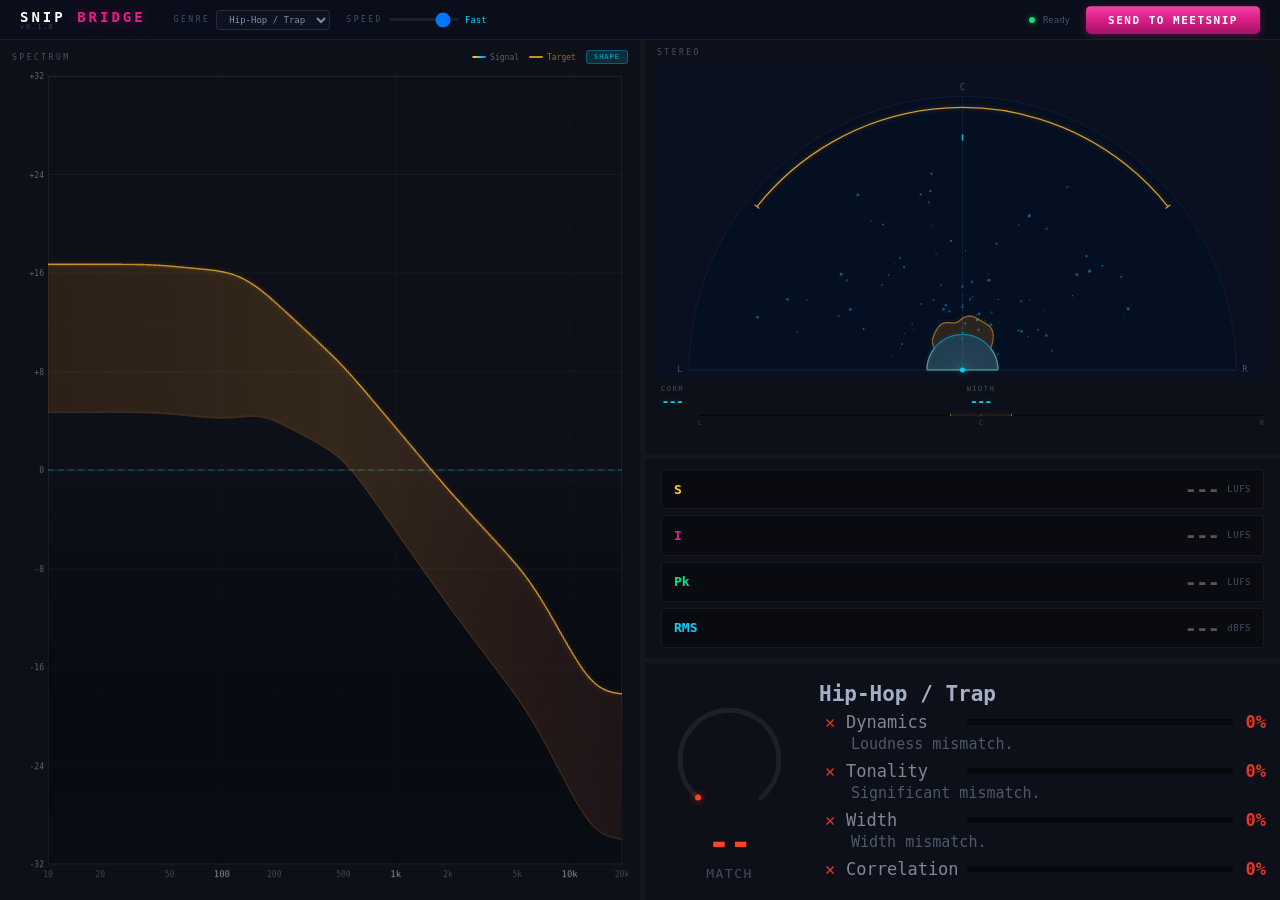
==== commit 11439401: "fix(SNIPBridge): Fix spectrum engine, targets, volume accuracy, and UI cleanup - Fix genre target ba" ====
--- a/plugins/SNIPBridge/Source/ui/public/index.html
+++ b/plugins/SNIPBridge/Source/ui/public/index.html
@@ -69,23 +69,26 @@
 
     /* -- SPECTRUM -- */
     #spec-panel {
-      flex: 1.5; min-width: 0; background: #0d1018;
-      border-right: 1px solid rgba(255,255,255,0.06);
+      width: 50%; min-width: 120px; background: #0d1018;
       display: flex; flex-direction: column; padding: 10px 12px 8px;
-    }
-
-    /* -- RIGHT -- */
-    .right { flex: 1; display: flex; flex-direction: column; }
-    .rpanel { border-bottom: 1px solid rgba(255,255,255,0.06); background: #0d1018; overflow: hidden; }
-    .rpanel:last-child { border-bottom: none; }
-
-    /* -- TOP RIGHT: stereo + meters -- */
-    #top-right { display: flex; flex-direction: row; align-items: stretch; flex-shrink: 0; height: 210px; }
-
-    #vs-col {
-      flex: 1; display: flex; flex-direction: column; align-items: center;
-      justify-content: flex-start; padding: 8px 8px 8px 12px;
-      border-right: 1px solid rgba(255,255,255,0.05);
+      flex-shrink: 0;
+    }
+
+    /* -- SPLITTERS -- */
+    .splitter { background: rgba(255,255,255,0.04); flex-shrink: 0; position: relative; z-index: 10; }
+    .splitter:hover { background: rgba(233,30,140,0.25); }
+    .splitter:active, .splitter.dragging { background: rgba(233,30,140,0.4); }
+    .splitter-v { width: 5px; cursor: col-resize; }
+    .splitter-h { height: 5px; cursor: row-resize; }
+
+    /* -- RIGHT PANEL -- */
+    #right-panel { flex: 1; display: flex; flex-direction: column; min-width: 120px; overflow: hidden; }
+
+    /* -- VECTORSCOPE PANEL -- */
+    #vs-panel {
+      display: flex; flex-direction: column; align-items: center;
+      padding: 8px 12px; background: #0d1018; min-height: 60px;
+      overflow: hidden; flex: 2; min-width: 0;
     }
     #vs-sub { display: flex; gap: 14px; justify-content: center; padding: 5px 4px 0; width: 100%; }
     .st-readout { display: flex; flex-direction: column; align-items: center; gap: 1px; }
@@ -99,19 +102,21 @@
     .wbar-lcr { display: flex; justify-content: space-between; margin-top: 2px; }
     .wbar-lcr span { font-size: 7px; color: rgba(140,190,220,0.28); }
 
-    #meters-col { flex: 1; display: flex; flex-direction: row; align-items: stretch; padding: 8px 10px 8px 8px; gap: 6px; }
-    .meter-track { display: flex; flex-direction: column; align-items: center; gap: 3px; flex: 1; }
-    .meter-num { font-size: 12px; font-weight: 600; letter-spacing: -0.5px; line-height: 1; }
-    .meter-lbl { font-size: 7px; letter-spacing: 1.5px; color: rgba(160,210,185,0.38); text-transform: uppercase; }
-    .meter-unit { font-size: 7px; color: rgba(160,210,185,0.28); }
+    /* -- METERS PANEL -- */
+    #meters-panel { display: flex; flex-direction: row; background: #0d1018; min-height: 60px; overflow: hidden; flex: 1; }
+    #lufs-readouts { flex: 1; display: flex; flex-direction: column; justify-content: center; gap: 6px; padding: 10px 16px; min-width: 0; overflow: hidden; }
+    .lr-row { display: flex; align-items: center; gap: 8px; padding: 6px 12px; background: rgba(0,0,0,0.3); border: 1px solid rgba(255,255,255,0.06); border-radius: 4px; flex: 1; min-height: 0; }
+    .lr-label { font-size: 13px; font-weight: 700; min-width: 30px; }
+    .lr-value { font-size: 20px; font-weight: 600; letter-spacing: -0.5px; margin-left: auto; color: rgba(230,240,250,0.85); }
+    .lr-unit { font-size: 9px; color: rgba(160,185,220,0.38); letter-spacing: 0.5px; }
 
     /* -- FEEDBACK -- */
-    #fb-panel { display: flex; flex-direction: row; gap: 10px; padding: 10px 14px; flex: 1; }
-    #fb-arc-area { display: flex; flex-direction: column; align-items: center; justify-content: center; gap: 2px; flex-shrink: 0; }
+    #fb-panel { display: flex; flex-direction: row; gap: 10px; padding: 10px 14px; flex: 1; min-height: 0; overflow: hidden; background: #0d1018; align-items: stretch; }
+    #fb-arc-area { display: flex; flex-direction: column; align-items: center; justify-content: center; gap: 2px; min-height: 0; overflow: hidden; }
     .fb-score { font-size: 20px; font-weight: 600; letter-spacing: -0.5px; margin-top: -4px; }
     .fb-match-lbl { font-size: 7px; letter-spacing: 1.5px; color: rgba(160,185,220,0.35); text-transform: uppercase; }
-    #fb-right { flex: 1; display: flex; flex-direction: column; justify-content: center; gap: 6px; }
-    #genre-name { font-size: 11px; font-weight: 600; color: rgba(200,215,240,0.8); margin-bottom: 2px; }
+    #fb-right { flex: 1; display: flex; flex-direction: column; justify-content: flex-start; gap: 4px; min-width: 0; min-height: 0; overflow: hidden; }
+    #genre-name { font-size: 11px; font-weight: 600; color: rgba(200,215,240,0.8); margin-bottom: 2px; flex-shrink: 0; }
     .mrow { display: flex; flex-direction: column; gap: 2px; }
     .mtop { display: flex; align-items: center; gap: 5px; }
     .micon { font-size: 9px; width: 12px; text-align: center; font-weight: 700; }
@@ -119,7 +124,7 @@
     .mbarw { flex: 1; height: 3px; background: rgba(0,0,0,0.5); border-radius: 2px; overflow: hidden; }
     .mbar { height: 100%; border-radius: 2px; transition: width 400ms ease; }
     .mpct { font-size: 9px; font-weight: 600; min-width: 28px; text-align: right; }
-    .mmsg { padding-left: 17px; font-size: 8px; color: rgba(140,160,195,0.5); line-height: 1.4; }
+    .mmsg { padding-left: 17px; font-size: 8px; color: rgba(140,160,195,0.5); line-height: 1.4; word-wrap: break-word; overflow-wrap: break-word; }
   </style>
 </head>
 <body>
@@ -127,7 +132,10 @@
 
   <!-- HEADER -->
   <div class="header">
-    <div class="logo">SNIP <span>BRIDGE</span></div>
+    <div style="display:flex;flex-direction:column;gap:0;">
+      <div class="logo">SNIP <span>BRIDGE</span></div>
+      <span style="font-size:7px;letter-spacing:1.5px;color:rgba(160,185,220,0.28);margin-top:-2px;">v0.1.0</span>
+    </div>
     <div style="display:flex;align-items:center;gap:6px;margin-left:12px;">
       <span class="plbl">Genre</span>
       <select class="hsel" id="main-genre">
@@ -136,16 +144,22 @@
         <option value="2">EDM / Dance</option>
         <option value="3">Rock</option>
         <option value="4">Lo-Fi</option>
+        <option value="5">R&B / Soul</option>
+        <option value="6">Latin</option>
+        <option value="7">Trance</option>
+        <option value="8">Bass</option>
+        <option value="9">House</option>
+        <option value="10">Techno</option>
+        <option value="11">Downtempo</option>
       </select>
     </div>
     <div style="display:flex;align-items:center;gap:6px;">
-      <span class="plbl">React</span>
-      <input type="range" min="0.5" max="10" step="0.1" value="3" id="react-sl"
+      <span class="plbl">Speed</span>
+      <input type="range" min="0" max="100" step="1" value="85" id="speed-sl"
         style="-webkit-appearance:none;width:70px;height:3px;background:#1a1e2e;border-radius:2px;outline:none;">
-      <span id="react-val" style="font-size:9px;color:#00d4ff;min-width:28px;">3.0s</span>
+      <span id="speed-val" style="font-size:9px;color:#00d4ff;min-width:38px;">Fast</span>
     </div>
     <div style="display:flex;align-items:center;gap:8px;margin-left:auto;">
-      <div id="silence-badge" style="display:none;background:rgba(255,255,255,0.06);border:1px solid rgba(255,255,255,0.1);border-radius:3px;padding:2px 8px;font-size:8px;letter-spacing:1.5px;color:rgba(160,185,220,0.4);text-transform:uppercase;">Silent</div>
       <div id="status-led" style="width:6px;height:6px;border-radius:50%;background:#00e676;box-shadow:0 0 6px rgba(0,230,118,0.6);"></div>
       <span id="status-text" style="font-size:9px;color:rgba(160,185,220,0.4);">Ready</span>
     </div>
@@ -161,76 +175,84 @@
         <span class="plbl">Spectrum</span>
         <div style="display:flex;align-items:center;gap:10px;margin-left:auto;">
           <div style="display:flex;align-items:center;gap:4px;">
-            <div style="width:14px;height:2px;background:linear-gradient(90deg,#90e860,#00ffd0,#3080ff);border-radius:1px;"></div>
+            <div style="width:14px;height:2px;background:linear-gradient(90deg,#ff6030,#ffd028,#50e650,#00dcc8,#1e96ff,#b450ff);border-radius:1px;"></div>
             <span style="font-size:8px;color:rgba(160,205,190,0.45);">Signal</span>
           </div>
           <div style="display:flex;align-items:center;gap:4px;">
             <div style="width:14px;height:2px;background:rgba(255,175,50,0.8);border-radius:1px;"></div>
             <span style="font-size:8px;color:rgba(255,185,80,0.55);">Target</span>
           </div>
+          <button id="shape-toggle" style="background:rgba(0,212,255,0.15);border:1px solid rgba(0,212,255,0.3);color:rgba(0,212,255,0.8);font-family:monospace;font-size:7px;padding:2px 7px;border-radius:3px;cursor:pointer;letter-spacing:1px;text-transform:uppercase;">SHAPE</button>
         </div>
       </div>
       <canvas id="spec-cv" style="flex:1;display:block;width:100%;min-height:0;"></canvas>
     </div>
 
+    <!-- VERTICAL SPLITTER -->
+    <div class="splitter splitter-v" id="split-v"></div>
+
     <!-- RIGHT -->
-    <div class="right">
-
-      <!-- TOP: stereo + meters -->
-      <div class="rpanel" id="top-right">
-        <div id="vs-col">
-          <span class="plbl" style="align-self:flex-start;margin-bottom:5px;">Stereo</span>
-          <canvas id="vs-cv" style="display:block;"></canvas>
-          <div id="vs-sub">
-            <div class="st-readout">
-              <span class="st-lbl">Corr</span>
-              <span class="st-val" id="corr-val">---</span>
-            </div>
-            <div class="st-readout" style="flex:1;min-width:80px;">
-              <span class="st-lbl">Width</span>
-              <span class="st-val" id="width-val">---</span>
-              <div style="width:100%;margin-top:3px;">
-                <div class="wbar-wrap">
-                  <div class="wbar-tgt" id="wbar-tgt"></div>
-                  <div class="wbar-l" id="wbar-l"></div>
-                  <div class="wbar-r" id="wbar-r"></div>
-                  <div class="wbar-c"></div>
-                </div>
-                <div class="wbar-lcr"><span>L</span><span>C</span><span>R</span></div>
+    <div id="right-panel">
+
+      <!-- VECTORSCOPE -->
+      <div id="vs-panel">
+        <span class="plbl" style="align-self:flex-start;margin-bottom:5px;">Stereo</span>
+        <canvas id="vs-cv" style="display:block;"></canvas>
+        <div id="vs-sub">
+          <div class="st-readout">
+            <span class="st-lbl">Corr</span>
+            <span class="st-val" id="corr-val">---</span>
+          </div>
+          <div class="st-readout" style="flex:1;min-width:80px;">
+            <span class="st-lbl">Width</span>
+            <span class="st-val" id="width-val">---</span>
+            <div style="width:100%;margin-top:3px;">
+              <div class="wbar-wrap">
+                <div class="wbar-tgt" id="wbar-tgt"></div>
+                <div class="wbar-l" id="wbar-l"></div>
+                <div class="wbar-r" id="wbar-r"></div>
+                <div class="wbar-c"></div>
               </div>
+              <div class="wbar-lcr"><span>L</span><span>C</span><span>R</span></div>
             </div>
           </div>
         </div>
-
-        <div id="meters-col">
-          <canvas id="dscale" style="display:block;width:18px;flex-shrink:0;"></canvas>
-          <div class="meter-track">
-            <canvas id="lufs-cv" style="display:block;flex:1;width:100%;min-height:0;"></canvas>
-            <div style="text-align:center;">
-              <div class="meter-lbl">LUFS</div>
-              <div id="lufs-val" class="meter-num" style="color:#555;">---</div>
-              <div class="meter-unit">S-term</div>
-            </div>
+      </div>
+
+      <!-- SPLITTER H1 -->
+      <div class="splitter splitter-h" id="split-h1"></div>
+
+      <!-- READOUTS -->
+      <div id="meters-panel">
+        <div id="lufs-readouts">
+          <div class="lr-row">
+            <span class="lr-label" style="color:#ffd020;">S</span>
+            <span class="lr-value" id="lr-short">---</span>
+            <span class="lr-unit">LUFS</span>
           </div>
-          <div class="meter-track">
-            <canvas id="rms-cv" style="display:block;flex:1;width:100%;min-height:0;"></canvas>
-            <div style="text-align:center;">
-              <div class="meter-lbl">RMS</div>
-              <div id="rms-val" class="meter-num" style="color:#555;">---</div>
-              <div class="meter-unit">dBFS</div>
-            </div>
+          <div class="lr-row">
+            <span class="lr-label" style="color:#E91E8C;">I</span>
+            <span class="lr-value" id="lr-int">---</span>
+            <span class="lr-unit">LUFS</span>
           </div>
-          <div style="display:flex;flex-direction:column;justify-content:flex-end;align-items:center;padding-bottom:18px;gap:1px;">
-            <span style="font-size:7px;color:rgba(160,210,185,0.3);">INT</span>
-            <span id="int-val" style="font-size:11px;font-weight:600;color:#00c878;text-shadow:0 0 6px rgba(0,190,110,0.35);">---</span>
-            <span style="font-size:7px;color:rgba(160,210,185,0.26);">LUFS</span>
-            <button id="btn-reset-lufs" style="margin-top:4px;background:rgba(255,255,255,0.06);border:1px solid rgba(255,255,255,0.12);border-radius:3px;color:rgba(160,210,185,0.5);font-family:monospace;font-size:7px;letter-spacing:1px;padding:2px 6px;cursor:pointer;text-transform:uppercase;" title="Reset Integrated LUFS">RST</button>
+          <div class="lr-row">
+            <span class="lr-label" style="color:#00e090;">Pk</span>
+            <span class="lr-value" id="lr-peak">---</span>
+            <span class="lr-unit">LUFS</span>
+          </div>
+          <div class="lr-row">
+            <span class="lr-label" style="color:#00d4ff;">RMS</span>
+            <span class="lr-value" id="lr-rms">---</span>
+            <span class="lr-unit">dBFS</span>
           </div>
         </div>
       </div>
 
+      <!-- SPLITTER H2 -->
+      <div class="splitter splitter-h" id="split-h2"></div>
+
       <!-- FEEDBACK -->
-      <div class="rpanel" id="fb-panel" style="flex:1;">
+      <div id="fb-panel">
         <div id="fb-arc-area">
           <canvas id="fb-arc-cv" width="80" height="80" style="display:block;"></canvas>
           <div class="fb-score" id="fb-score">--</div>
@@ -238,7 +260,7 @@
         </div>
         <div id="fb-right">
           <div id="genre-name">Hip-Hop / Trap</div>
-          <div id="metrics-container" style="display:flex;flex-direction:column;gap:6px;"></div>
+          <div id="metrics-container" style="display:flex;flex-direction:column;gap:6px;flex:1;min-height:0;overflow:hidden;"></div>
         </div>
       </div>
 
@@ -277,16 +299,23 @@
   }
 
   var genreState = getSliderState("target_genre");
-  var reactState = getSliderState("analysis_window");
 
   // -- Genre Data --
-  var genreNames = ['Hip-Hop / Trap','Pop','EDM / Dance','Rock','Lo-Fi'];
+  var genreNames = ['Hip-Hop / Trap','Pop','EDM / Dance','Rock','Lo-Fi',
+                     'R&B / Soul','Latin','Trance','Bass','House','Techno','Downtempo'];
   var genreData = [
-    {lufsLo:-11,lufsHi:-8, rmsLo:-13,rmsHi:-10, spread:0.42, wlo:0.25, whi:0.50},
-    {lufsLo:-12,lufsHi:-9, rmsLo:-14,rmsHi:-11, spread:0.55, wlo:0.35, whi:0.62},
-    {lufsLo:-10,lufsHi:-7, rmsLo:-12,rmsHi:-9,  spread:0.65, wlo:0.40, whi:0.70},
-    {lufsLo:-14,lufsHi:-10,rmsLo:-16,rmsHi:-12, spread:0.48, wlo:0.28, whi:0.55},
-    {lufsLo:-18,lufsHi:-14,rmsLo:-20,rmsHi:-16, spread:0.30, wlo:0.15, whi:0.40},
+    {lufsLo:-11.584,lufsHi:-7.086, rmsLo:-12.602,rmsHi:-7.782,  spread:0.28, wlo:0.000, whi:0.110},
+    {lufsLo:-11.005,lufsHi:-8.060, rmsLo:-12.856,rmsHi:-9.802,  spread:0.66, wlo:0.069, whi:0.252},
+    {lufsLo:-7.735, lufsHi:-5.715, rmsLo:-9.432, rmsHi:-7.689,  spread:0.51, wlo:0.060, whi:0.176},
+    {lufsLo:-17.185,lufsHi:-10.665,rmsLo:-19.058,rmsHi:-12.512, spread:0.57, wlo:0.093, whi:0.172},
+    {lufsLo:-15.049,lufsHi:-11.062,rmsLo:-16.511,rmsHi:-12.268, spread:0.47, wlo:0.053, whi:0.161},
+    {lufsLo:-10.126,lufsHi:-7.754, rmsLo:-12.196,rmsHi:-9.367,  spread:0.39, wlo:0.052, whi:0.161},
+    {lufsLo:-10.326,lufsHi:-7.257, rmsLo:-11.866,rmsHi:-8.210,  spread:0.18, wlo:0.000, whi:0.049},
+    {lufsLo:-9.244, lufsHi:-7.129, rmsLo:-10.176,rmsHi:-8.063,  spread:0.32, wlo:0.002, whi:0.124},
+    {lufsLo:-10.819,lufsHi:-6.990, rmsLo:-12.267,rmsHi:-7.956,  spread:0.41, wlo:0.038, whi:0.137},
+    {lufsLo:-13.416,lufsHi:-8.187, rmsLo:-14.628,rmsHi:-9.370,  spread:0.67, wlo:0.064, whi:0.262},
+    {lufsLo:-11.304,lufsHi:-8.123, rmsLo:-12.090,rmsHi:-8.461,  spread:0.23, wlo:0.001, whi:0.071},
+    {lufsLo:-15.320,lufsHi:-9.885, rmsLo:-17.095,rmsHi:-10.902, spread:0.67, wlo:0.064, whi:0.262},
   ];
 
   // -- Analysis State --
@@ -297,46 +326,78 @@
   var fbScores = {dynamics:0, tonality:0, width:0, correlation:0};
   var fbTgts = {dynamics:0, tonality:0, width:0, correlation:0};
   var fbSmooth = 0;
+  var lufsMomMax = -60;
   var hasReceivedData = false;
+  var fbScale = 1;
+  var shapeMode = true;
+  var SHAPE_REF = -40;
 
   // -- Spectrum Data --
+  var specSpeed = 0.85; // 0 = frozen, 1 = instant
   var FMIN = 10, FMAX = 20000, N = 300;
   var specSig = new Float32Array(N);
   var specSmth = new Float32Array(N);
   var specTLo = new Float32Array(N);
   var specTHi = new Float32Array(N);
 
+  // specKP: spectral keypoints [freq, meanDb, stdDevDb] from SNIP Reference Analyzer
+  // Band centers: Sub~40Hz, Low~160Hz, LMid~500Hz, Mid~2kHz, HMid~6kHz, High~14kHz
   var specKP = [
-    [[10,-34,5],[60,-30,5],[120,-32,5],[300,-40,5],[800,-46,5],[3000,-52,5],[10000,-60,5],[20000,-68,5]],
-    [[10,-44,4],[80,-40,4],[200,-37,4],[800,-38,4],[3000,-40,4],[8000,-44,4],[20000,-52,4]],
-    [[10,-30,6],[80,-27,6],[200,-33,6],[600,-40,6],[2000,-44,6],[8000,-50,6],[20000,-58,6]],
-    [[10,-48,5],[100,-44,5],[400,-36,5],[1500,-37,5],[5000,-42,5],[12000,-50,5],[20000,-58,5]],
-    [[10,-46,4],[200,-44,4],[800,-46,4],[3000,-56,4],[8000,-68,4],[20000,-80,4]],
+    // Hip-Hop / Trap
+    [[10,-0.2,9.4],[40,-0.2,9.4],[160,-1.0,5.1],[500,-6.1,3.7],[2000,-17.2,4.7],[6000,-25.3,5.5],[14000,-35.0,5.9],[20000,-35.0,5.9]],
+    // Pop
+    [[10,-4.1,8.0],[40,-4.1,8.0],[160,0.3,4.1],[500,-5.6,2.9],[2000,-19.1,5.0],[6000,-29.8,6.0],[14000,-39.0,5.7],[20000,-39.0,5.7]],
+    // EDM / Dance
+    [[10,2.3,4.9],[40,2.3,4.9],[160,1.0,2.9],[500,-4.3,2.1],[2000,-12.2,3.1],[6000,-20.3,4.9],[14000,-30.2,6.5],[20000,-30.2,6.5]],
+    // Rock
+    [[10,-12.5,16.9],[40,-12.5,16.9],[160,-5.1,9.7],[500,-15.0,4.8],[2000,-24.5,8.7],[6000,-39.3,14.4],[14000,-58.1,13.5],[20000,-58.1,13.5]],
+    // Lo-Fi
+    [[10,-13.8,7.9],[40,-13.8,7.9],[160,-3.4,3.8],[500,-10.5,2.9],[2000,-31.8,3.7],[6000,-44.0,4.9],[14000,-57.3,5.8],[20000,-57.3,5.8]],
+    // R&B / Soul
+    [[10,-3.8,8.1],[40,-3.8,8.1],[160,1.8,3.7],[500,-4.7,1.8],[2000,-17.5,3.1],[6000,-28.4,4.3],[14000,-40.0,5.6],[20000,-40.0,5.6]],
+    // Latin
+    [[10,-8.4,9.3],[40,-8.4,9.3],[160,-1.0,2.7],[500,-6.1,2.7],[2000,-17.3,2.4],[6000,-28.0,3.2],[14000,-36.8,6.0],[20000,-36.8,6.0]],
+    // Trance
+    [[10,0.8,5.1],[40,0.8,5.1],[160,2.9,3.1],[500,-6.6,2.5],[2000,-18.1,3.1],[6000,-28.4,4.6],[14000,-39.2,6.8],[20000,-39.2,6.8]],
+    // Bass
+    [[10,-1.4,9.7],[40,-1.4,9.7],[160,-3.7,3.9],[500,-7.8,2.8],[2000,-16.5,4.0],[6000,-25.2,5.1],[14000,-36.7,5.9],[20000,-36.7,5.9]],
+    // House
+    [[10,-3.9,6.8],[40,-3.9,6.8],[160,-3.2,4.2],[500,-14.3,3.7],[2000,-21.0,5.6],[6000,-26.3,7.1],[14000,-38.0,8.4],[20000,-38.0,8.4]],
+    // Techno
+    [[10,5.5,6.0],[40,5.5,6.0],[160,2.3,5.0],[500,-10.3,3.5],[2000,-22.1,4.1],[6000,-27.9,4.7],[14000,-39.0,5.5],[20000,-39.0,5.5]],
+    // Downtempo
+    [[10,-7.4,9.2],[40,-7.4,9.2],[160,-1.3,5.7],[500,-7.5,4.2],[2000,-22.1,4.4],[6000,-35.1,8.6],[14000,-48.4,10.8],[20000,-48.4,10.8]],
   ];
 
+  var SPEC_BAND_MAX = 6.0; // max half-width in dB for target band display
   function interpKP(kp, f) {
-    if (f <= kp[0][0]) return [kp[0][1]-kp[0][2], kp[0][1]+kp[0][2]];
-    if (f >= kp[kp.length-1][0]) { var l = kp[kp.length-1]; return [l[1]-l[2], l[1]+l[2]]; }
+    if (f <= kp[0][0]) { var hw0 = Math.min(kp[0][2], SPEC_BAND_MAX); return [kp[0][1]-hw0, kp[0][1]+hw0]; }
+    if (f >= kp[kp.length-1][0]) { var l = kp[kp.length-1]; var hwL = Math.min(l[2], SPEC_BAND_MAX); return [l[1]-hwL, l[1]+hwL]; }
     for (var i = 1; i < kp.length; i++) {
       if (f <= kp[i][0]) {
         var t = (Math.log(f)-Math.log(kp[i-1][0]))/(Math.log(kp[i][0])-Math.log(kp[i-1][0]));
         var c = kp[i-1][1]+(kp[i][1]-kp[i-1][1])*t;
-        var hw = kp[i-1][2]+(kp[i][2]-kp[i-1][2])*t;
+        var hw = Math.min(kp[i-1][2]+(kp[i][2]-kp[i-1][2])*t, SPEC_BAND_MAX);
         return [c-hw, c+hw];
       }
     }
   }
 
+  var _gsWorkBuf = new Float32Array(N); // reusable buffer for gaussSmooth
   function gaussSmooth(arr, s) {
     s = s || 8;
-    var out = new Float32Array(arr.length), r = Math.ceil(s*2.5);
-    for (var i = 0; i < arr.length; i++) {
+    var len = arr.length, r = Math.ceil(s*2.5);
+    var out = (len <= _gsWorkBuf.length) ? _gsWorkBuf : new Float32Array(len);
+    for (var i = 0; i < len; i++) {
       var sum = 0, w = 0;
-      for (var j = Math.max(0,i-r); j <= Math.min(arr.length-1,i+r); j++) {
-        var wj = Math.exp(-.5*((i-j)/s)*((i-j)/s));
-        sum += arr[j]*wj; w += wj;
+      var jMin = i - r; if (jMin < 0) jMin = 0;
+      var jMax = i + r; if (jMax >= len) jMax = len - 1;
+      for (var j = jMin; j <= jMax; j++) {
+        var d = (i - j) / s;
+        var wj = Math.exp(-0.5 * d * d);
+        sum += arr[j] * wj; w += wj;
       }
-      out[i] = sum/w;
+      out[i] = sum / w;
     }
     return out;
   }
@@ -350,8 +411,8 @@
       var r = interpKP(kp, f);
       rL[i] = r[0]; rH[i] = r[1];
     }
-    specTLo = gaussSmooth(rL);
-    specTHi = gaussSmooth(rH);
+    specTLo = new Float32Array(gaussSmooth(rL));
+    specTHi = new Float32Array(gaussSmooth(rH));
   }
 
   for (var i = 0; i < N; i++) { specSig[i] = -100; specSmth[i] = -100; }
@@ -386,27 +447,60 @@
     if (!w || !h) return;
     var pL = 36, pT = 6, pB = 20, gw = w-pL-6, gh = h-pT-pB, bottom = pT+gh;
     var fToX = function(f) { return pL+Math.log(f/FMIN)/Math.log(FMAX/FMIN)*gw; };
-    var dToY = function(d) { return pT+(0-d)/120*gh; };
+    // Shape mode: normalize both signal and target to SHAPE_REF
+    var sigShift = 0, tgtShift = 0, DMAX = 0, DMIN = -120;
+    if (shapeMode) {
+      DMAX = -8; DMIN = -72;
+      var sigMean = 0;
+      for (var mi = 0; mi < N; mi++) sigMean += specSmth[mi];
+      sigMean /= N;
+      if (sigMean > -90) sigShift = SHAPE_REF - sigMean;
+      // Shift target so its center line aligns with SHAPE_REF
+      var tgtCenterMean = 0;
+      for (var ti = 0; ti < N; ti++) tgtCenterMean += (specTHi[ti] + specTLo[ti]) * 0.5;
+      tgtCenterMean /= N;
+      tgtShift = SHAPE_REF - tgtCenterMean;
+    }
+    var dRange = DMAX - DMIN;
+    var dToY = function(d) { return pT + (DMAX - d) / dRange * gh; };
 
     specCtx.clearRect(0,0,w,h);
     specCtx.fillStyle = '#0d1018'; specCtx.fillRect(0,0,w,h);
 
-    var gridMinor = [-10,-30,-50,-70,-90,-110];
-    for (var gi = 0; gi < gridMinor.length; gi++) {
-      var d = gridMinor[gi], y = dToY(d);
-      if (y < pT || y > bottom) continue;
-      specCtx.strokeStyle = 'rgba(255,255,255,0.04)'; specCtx.lineWidth = 0.4;
-      specCtx.beginPath(); specCtx.moveTo(pL,y); specCtx.lineTo(pL+gw,y); specCtx.stroke();
-    }
-    var gridMajor = [0,-20,-40,-60,-80,-100,-120];
-    for (var gi2 = 0; gi2 < gridMajor.length; gi2++) {
-      var d2 = gridMajor[gi2], y2 = dToY(d2);
-      if (y2 < pT || y2 > bottom) continue;
-      specCtx.strokeStyle = d2 === 0 ? 'rgba(255,255,255,0.15)' : 'rgba(255,255,255,0.08)';
-      specCtx.lineWidth = 0.5;
-      specCtx.beginPath(); specCtx.moveTo(pL,y2); specCtx.lineTo(pL+gw,y2); specCtx.stroke();
-      specCtx.fillStyle = 'rgba(175,215,200,0.45)'; specCtx.font = '8px monospace'; specCtx.textAlign = 'right';
-      specCtx.fillText(d2, pL-4, y2+3);
+    if (shapeMode) {
+      for (var gd = Math.ceil(DMIN/4)*4; gd <= DMAX; gd += 4) {
+        var gy = dToY(gd);
+        if (gy < pT || gy > bottom) continue;
+        var relDb = gd - SHAPE_REF;
+        var isRef = (gd === SHAPE_REF);
+        var isMaj = (Math.abs(relDb) % 8 === 0);
+        specCtx.strokeStyle = isRef ? 'rgba(255,255,255,0.15)' : isMaj ? 'rgba(255,255,255,0.08)' : 'rgba(255,255,255,0.04)';
+        specCtx.lineWidth = isRef ? 0.7 : isMaj ? 0.5 : 0.4;
+        specCtx.beginPath(); specCtx.moveTo(pL,gy); specCtx.lineTo(pL+gw,gy); specCtx.stroke();
+        if (isMaj || isRef) {
+          specCtx.fillStyle = 'rgba(175,215,200,0.45)'; specCtx.font = '8px monospace'; specCtx.textAlign = 'right';
+          var lbl = relDb > 0 ? '+' + relDb : '' + relDb;
+          specCtx.fillText(lbl, pL-4, gy+3);
+        }
+      }
+    } else {
+      var gridMinor = [-10,-30,-50,-70,-90,-110];
+      for (var gi = 0; gi < gridMinor.length; gi++) {
+        var d = gridMinor[gi], y = dToY(d);
+        if (y < pT || y > bottom) continue;
+        specCtx.strokeStyle = 'rgba(255,255,255,0.04)'; specCtx.lineWidth = 0.4;
+        specCtx.beginPath(); specCtx.moveTo(pL,y); specCtx.lineTo(pL+gw,y); specCtx.stroke();
+      }
+      var gridMajor = [0,-20,-40,-60,-80,-100,-120];
+      for (var gi2 = 0; gi2 < gridMajor.length; gi2++) {
+        var d2 = gridMajor[gi2], y2 = dToY(d2);
+        if (y2 < pT || y2 > bottom) continue;
+        specCtx.strokeStyle = d2 === 0 ? 'rgba(255,255,255,0.15)' : 'rgba(255,255,255,0.08)';
+        specCtx.lineWidth = 0.5;
+        specCtx.beginPath(); specCtx.moveTo(pL,y2); specCtx.lineTo(pL+gw,y2); specCtx.stroke();
+        specCtx.fillStyle = 'rgba(175,215,200,0.45)'; specCtx.font = '8px monospace'; specCtx.textAlign = 'right';
+        specCtx.fillText(d2, pL-4, y2+3);
+      }
     }
     specCtx.setLineDash([3,5]);
     var freqLines = [10,20,50,100,200,500,1000,2000,5000,10000,20000];
@@ -421,18 +515,66 @@
     }
     specCtx.setLineDash([]);
 
+    // Reference line in shape mode
+    if (shapeMode) {
+      var refY = dToY(SHAPE_REF);
+      specCtx.setLineDash([6,4]);
+      specCtx.beginPath(); specCtx.moveTo(pL, refY); specCtx.lineTo(pL+gw, refY);
+      specCtx.strokeStyle = 'rgba(0,212,255,0.35)'; specCtx.lineWidth = 1; specCtx.stroke();
+      specCtx.setLineDash([]);
+    }
+
     var spts = [], tup = [], tdn = [];
     for (var si = 0; si < N; si++) {
       var sf = Math.pow(FMAX/FMIN, si/(N-1))*FMIN, sx = fToX(sf);
-      spts.push([sx, dToY(specSmth[si])]);
-      tup.push([sx, dToY(specTHi[si])]);
-      tdn.push([sx, dToY(specTLo[si])]);
+      spts.push([sx, dToY(specSmth[si] + sigShift)]);
+      tup.push([sx, Math.max(pT, Math.min(bottom, dToY(specTHi[si] + tgtShift)))]);
+      tdn.push([sx, Math.max(pT, Math.min(bottom, dToY(specTLo[si] + tgtShift)))]);
     }
 
     function ct(pts) { for (var ci = 1; ci < pts.length; ci++) { var mx = (pts[ci-1][0]+pts[ci][0])*.5; specCtx.bezierCurveTo(mx,pts[ci-1][1],mx,pts[ci][1],pts[ci][0],pts[ci][1]); } }
     function cr(pts) { for (var ci = pts.length-2; ci >= 0; ci--) { var mx = (pts[ci+1][0]+pts[ci][0])*.5; specCtx.bezierCurveTo(mx,pts[ci+1][1],mx,pts[ci][1],pts[ci][0],pts[ci][1]); } }
 
-    // Target band
+    // Clip all spectrum graphics to graph area (prevents glow bleeding into freq labels)
+    specCtx.save();
+    specCtx.beginPath(); specCtx.rect(pL, pT, gw, gh); specCtx.clip();
+
+    // Signal fill — frequency-dependent coloring (warm lows → cool highs)
+    specCtx.beginPath();
+    specCtx.moveTo(spts[0][0], bottom); specCtx.lineTo(spts[0][0], spts[0][1]);
+    ct(spts); specCtx.lineTo(spts[N-1][0], bottom); specCtx.closePath();
+    var sfg = specCtx.createLinearGradient(pL,0,pL+gw,0);
+    sfg.addColorStop(0,   'rgba(255,60,30,0.78)');   // Sub: red
+    sfg.addColorStop(0.12,'rgba(255,140,30,0.78)');   // Bass: orange
+    sfg.addColorStop(0.25,'rgba(255,210,40,0.75)');   // Low-mid: yellow
+    sfg.addColorStop(0.40,'rgba(80,230,80,0.75)');    // Mid: green
+    sfg.addColorStop(0.55,'rgba(0,220,200,0.75)');    // Mid: cyan
+    sfg.addColorStop(0.72,'rgba(30,150,255,0.72)');   // High-mid: blue
+    sfg.addColorStop(0.88,'rgba(120,80,255,0.65)');   // High: purple
+    sfg.addColorStop(1,   'rgba(180,60,255,0.50)');   // Air: violet
+    specCtx.fillStyle = sfg; specCtx.fill();
+    specCtx.save(); specCtx.beginPath(); specCtx.rect(pL,pT,gw,gh); specCtx.clip();
+    var fd = specCtx.createLinearGradient(0,pT,0,bottom);
+    fd.addColorStop(.5,'rgba(0,0,0,0)'); fd.addColorStop(1,'rgba(8,12,20,0.85)');
+    specCtx.fillStyle = fd; specCtx.fillRect(pL,pT,gw,gh); specCtx.restore();
+
+    // Signal stroke — matching frequency gradient
+    var eg = specCtx.createLinearGradient(pL,0,pL+gw,0);
+    eg.addColorStop(0,   'rgba(255,100,60,0.95)');
+    eg.addColorStop(0.12,'rgba(255,180,50,0.95)');
+    eg.addColorStop(0.25,'rgba(255,240,80,0.95)');
+    eg.addColorStop(0.40,'rgba(100,255,100,0.95)');
+    eg.addColorStop(0.55,'rgba(0,255,230,0.95)');
+    eg.addColorStop(0.72,'rgba(50,170,255,0.92)');
+    eg.addColorStop(0.88,'rgba(150,100,255,0.85)');
+    eg.addColorStop(1,   'rgba(200,80,255,0.70)');
+    specCtx.beginPath(); specCtx.moveTo(spts[0][0],spts[0][1]); ct(spts);
+    specCtx.shadowColor = 'rgba(0,200,255,0.35)'; specCtx.shadowBlur = 5;
+    specCtx.strokeStyle = eg; specCtx.lineWidth = 2; specCtx.stroke(); specCtx.shadowBlur = 0;
+    specCtx.beginPath(); specCtx.moveTo(spts[0][0],spts[0][1]); ct(spts);
+    specCtx.strokeStyle = 'rgba(255,255,255,0.2)'; specCtx.lineWidth = 0.8; specCtx.stroke();
+
+    // Target band (drawn on top of signal so it's always visible)
     specCtx.beginPath(); specCtx.moveTo(tup[0][0],tup[0][1]); ct(tup); cr(tdn); specCtx.closePath();
     var tbf = specCtx.createLinearGradient(pL,0,pL+gw,0);
     tbf.addColorStop(0,'rgba(255,140,30,0.13)'); tbf.addColorStop(.5,'rgba(255,165,45,0.16)'); tbf.addColorStop(1,'rgba(255,120,80,0.09)');
@@ -443,113 +585,36 @@
     specCtx.beginPath(); specCtx.moveTo(tdn[0][0],tdn[0][1]); ct(tdn);
     specCtx.strokeStyle = 'rgba(220,130,40,0.35)'; specCtx.lineWidth = 0.9; specCtx.stroke();
 
-    // Signal fill
-    specCtx.beginPath();
-    specCtx.moveTo(spts[0][0], bottom); specCtx.lineTo(spts[0][0], spts[0][1]);
-    ct(spts); specCtx.lineTo(spts[N-1][0], bottom); specCtx.closePath();
-    var sfg = specCtx.createLinearGradient(pL,0,pL+gw,0);
-    sfg.addColorStop(0,'rgba(110,195,75,0.68)'); sfg.addColorStop(.2,'rgba(35,205,135,0.74)');
-    sfg.addColorStop(.45,'rgba(0,218,198,0.76)'); sfg.addColorStop(.72,'rgba(0,182,232,0.70)');
-    sfg.addColorStop(1,'rgba(65,90,200,0.48)');
-    specCtx.fillStyle = sfg; specCtx.fill();
-    specCtx.save(); specCtx.beginPath(); specCtx.rect(pL,pT,gw,gh); specCtx.clip();
-    var fd = specCtx.createLinearGradient(0,pT,0,bottom);
-    fd.addColorStop(.45,'rgba(0,0,0,0)'); fd.addColorStop(1,'rgba(8,12,20,0.96)');
-    specCtx.fillStyle = fd; specCtx.fillRect(pL,pT,gw,gh); specCtx.restore();
-
-    var eg = specCtx.createLinearGradient(pL,0,pL+gw,0);
-    eg.addColorStop(0,'rgba(155,242,115,0.85)'); eg.addColorStop(.4,'rgba(0,255,218,0.95)');
-    eg.addColorStop(.72,'rgba(0,202,252,0.9)'); eg.addColorStop(1,'rgba(95,110,252,0.62)');
-    specCtx.beginPath(); specCtx.moveTo(spts[0][0],spts[0][1]); ct(spts);
-    specCtx.shadowColor = 'rgba(0,228,192,0.45)'; specCtx.shadowBlur = 7;
-    specCtx.strokeStyle = eg; specCtx.lineWidth = 2; specCtx.stroke(); specCtx.shadowBlur = 0;
-    specCtx.beginPath(); specCtx.moveTo(spts[0][0],spts[0][1]); ct(spts);
-    specCtx.strokeStyle = 'rgba(222,255,238,0.35)'; specCtx.lineWidth = 1; specCtx.stroke();
+    specCtx.restore(); // End graph area clip
+
     specCtx.strokeStyle = 'rgba(255,255,255,0.05)'; specCtx.lineWidth = 1;
     specCtx.strokeRect(pL+.5,pT+.5,gw-1,gh-1);
   }
 
-  // -- Dynamics (Meters) --
-  var lufsCv = document.getElementById('lufs-cv'), lufsCtx = lufsCv.getContext('2d');
-  var rmsCv = document.getElementById('rms-cv'), rmsCtx = rmsCv.getContext('2d');
-  var dscaleCv = document.getElementById('dscale'), dscaleCtx = dscaleCv.getContext('2d');
+  // -- Dynamics --
   var DB_TOP = 0, DB_BOT = -36;
-  var dToY3 = function(d) { return (DB_TOP-d)/(DB_TOP-DB_BOT); };
-
-  function setupMeter(cv, ctx) {
-    if (!cv.offsetWidth || !cv.offsetHeight) return;
-    cv.width = cv.offsetWidth*DPR; cv.height = cv.offsetHeight*DPR;
-    ctx.setTransform(DPR,0,0,DPR,0,0);
-  }
-
-  function setupDscale() {
-    var h = lufsCv.offsetHeight; if (!h) return;
-    dscaleCv.width = 18*DPR; dscaleCv.height = h*DPR; dscaleCv.style.height = h+'px';
-    dscaleCtx.setTransform(DPR,0,0,DPR,0,0); dscaleCtx.clearRect(0,0,18,h);
-    var marks = [0,-3,-6,-9,-12,-18,-24,-30,-36];
-    for (var mi = 0; mi < marks.length; mi++) {
-      var d = marks[mi], y = dToY3(d)*h;
-      dscaleCtx.fillStyle = d === 0 ? 'rgba(255,255,255,0.45)' : d >= -9 ? 'rgba(160,210,185,0.48)' : 'rgba(160,210,185,0.26)';
-      dscaleCtx.font = '7px monospace'; dscaleCtx.textAlign = 'right';
-      dscaleCtx.fillText(d, 16, y+3);
-    }
-  }
-
-  function drawMeter(ctx, db, peak, tLo, tHi) {
-    var w = ctx.canvas.offsetWidth, h = ctx.canvas.offsetHeight;
-    if (!w || !h) return;
-    ctx.clearRect(0,0,w,h);
-    ctx.fillStyle = '#060e0a'; ctx.beginPath(); ctx.roundRect(0,0,w,h,3); ctx.fill();
-
-    if (tLo !== null) {
-      var ty1 = dToY3(tHi)*h, ty2 = dToY3(tLo)*h;
-      ctx.fillStyle = 'rgba(255,168,40,0.1)'; ctx.fillRect(0,ty1,w,ty2-ty1);
-      ctx.strokeStyle = 'rgba(255,185,55,0.7)'; ctx.lineWidth = 1;
-      ctx.shadowColor = 'rgba(255,165,30,0.38)'; ctx.shadowBlur = 4;
-      ctx.beginPath(); ctx.moveTo(0,ty1); ctx.lineTo(w,ty1); ctx.stroke(); ctx.shadowBlur = 0;
-      ctx.strokeStyle = 'rgba(255,168,40,0.28)'; ctx.lineWidth = 0.7;
-      ctx.beginPath(); ctx.moveTo(0,ty2); ctx.lineTo(w,ty2); ctx.stroke();
-    }
-
-    var marks = [0,-3,-6,-9,-12,-18,-24,-30,-36];
-    for (var mi = 0; mi < marks.length; mi++) {
-      var d = marks[mi], y = dToY3(d)*h;
-      ctx.strokeStyle = d%6 === 0 ? 'rgba(255,255,255,0.06)' : 'rgba(255,255,255,0.03)';
-      ctx.lineWidth = 0.4; ctx.beginPath(); ctx.moveTo(0,y); ctx.lineTo(w,y); ctx.stroke();
-    }
-
-    var fH = (1-dToY3(db))*h, fY = h-fH;
-    if (fH > 0) {
-      var gr = ctx.createLinearGradient(0,h,0,0);
-      gr.addColorStop(0,'rgba(0,200,100,0.88)'); gr.addColorStop(.58,'rgba(0,235,120,0.9)');
-      gr.addColorStop(.78,'rgba(180,235,50,0.9)'); gr.addColorStop(.9,'rgba(255,205,0,0.9)');
-      gr.addColorStop(1,'rgba(255,55,25,0.95)');
-      ctx.fillStyle = gr; ctx.fillRect(0,fY,w,fH);
-      ctx.fillStyle = 'rgba(255,255,255,0.18)'; ctx.fillRect(0,fY,w,1.5);
-    }
-
-    if (peak > DB_BOT) {
-      var py = dToY3(peak)*h;
-      var pc = peak > -3 ? 'rgba(255,70,30,0.95)' : peak > -9 ? 'rgba(255,210,0,0.95)' : 'rgba(0,240,120,0.95)';
-      ctx.strokeStyle = pc; ctx.lineWidth = 2; ctx.shadowColor = pc; ctx.shadowBlur = 5;
-      ctx.beginPath(); ctx.moveTo(1,py); ctx.lineTo(w-1,py); ctx.stroke(); ctx.shadowBlur = 0;
-    }
-
-    ctx.strokeStyle = 'rgba(255,255,255,0.05)'; ctx.lineWidth = 0.7;
-    ctx.beginPath(); ctx.roundRect(.5,.5,w-1,h-1,3); ctx.stroke();
-  }
 
   // -- Stereo Vectorscope --
   var vsCv = document.getElementById('vs-cv'), vsCtx = vsCv.getContext('2d');
 
   function setupVS() {
-    var col = document.getElementById('vs-col');
-    var availW = col.offsetWidth-20, availH = 170;
-    var sz = Math.min(availW, availH*2);
-    var ch = Math.round(sz/2)+12;
-    vsCv.width = sz*DPR; vsCv.height = ch*DPR;
-    vsCv.style.width = sz+'px'; vsCv.style.height = ch+'px';
-    vsCtx.setTransform(DPR,0,0,DPR,0,0);
+    var col = document.getElementById('vs-panel');
+    var sub = document.getElementById('vs-sub');
+    var lbl = col.querySelector('.plbl');
+    var padV = 16; // 8px top + 8px bottom padding
+    var lblH = lbl ? lbl.offsetHeight + 5 : 0;
+    var subH = sub ? sub.offsetHeight + 5 : 0;
+    var availW = col.offsetWidth - 24;
+    var availH = col.offsetHeight - padV - lblH - subH;
+    if (availW < 20) availW = 20;
+    if (availH < 20) availH = 20;
+    // Semicircle: width=sz, visual height=sz/2
+    var sz = Math.min(availW, availH * 2);
+    if (sz < 20) sz = 20;
+    var ch = Math.min(Math.round(sz / 2) + 12, availH);
+    vsCv.width = sz * DPR; vsCv.height = ch * DPR;
+    vsCv.style.width = sz + 'px'; vsCv.style.height = ch + 'px';
+    vsCtx.setTransform(DPR, 0, 0, DPR, 0, 0);
   }
 
   function freqCol(f, a) {
@@ -658,8 +723,9 @@
   var fbArcCv = document.getElementById('fb-arc-cv'), fbArcCtx = fbArcCv.getContext('2d');
 
   function drawFbArc(score) {
-    fbArcCtx.clearRect(0,0,80,80);
-    var cx = 40, cy = 44, R = 28;
+    var sz = fbArcCv.width;
+    fbArcCtx.clearRect(0,0,sz,sz);
+    var cx = sz/2, cy = sz*0.55, R = sz*0.35;
     fbArcCtx.beginPath(); fbArcCtx.arc(cx,cy,R,Math.PI*.72,Math.PI*2.28);
     fbArcCtx.strokeStyle = 'rgba(255,255,255,0.07)'; fbArcCtx.lineWidth = 5; fbArcCtx.lineCap = 'round'; fbArcCtx.stroke();
     var aEnd = Math.PI*.72+(score/100)*Math.PI*1.56;
@@ -673,31 +739,60 @@
     return col;
   }
 
-  function renderMetrics() {
-    var defs = [
-      {key:'dynamics',    label:'Dynamics',    msgs:['Loudness on target.','Slightly off target.','Loudness mismatch.']},
-      {key:'tonality',    label:'Tonality',    msgs:['Spectral balance good.','Tonal balance off.','Significant mismatch.']},
-      {key:'width',       label:'Width',       msgs:['Width ideal.','Width off target.','Width mismatch.']},
-      {key:'correlation', label:'Correlation', msgs:['Good mono compat.','Moderate compat.','Phase issues!']},
-    ];
+  // Pre-build metrics DOM once, update values each frame (no innerHTML thrashing)
+  var metricDefs = [
+    {key:'dynamics',    label:'Dynamics',    msgs:['Loudness on target.','Slightly off target.','Loudness mismatch.']},
+    {key:'tonality',    label:'Tonality',    msgs:['Spectral balance good.','Tonal balance off.','Significant mismatch.']},
+    {key:'width',       label:'Width',       msgs:['Width ideal.','Width off target.','Width mismatch.']},
+    {key:'correlation', label:'Correlation', msgs:['Good mono compat.','Moderate compat.','Phase issues!']},
+  ];
+  var metricEls = null;
+
+  function initMetrics() {
     var el = document.getElementById('metrics-container');
     el.innerHTML = '';
-    for (var di = 0; di < defs.length; di++) {
-      var def = defs[di], s = fbScores[def.key];
+    metricEls = [];
+    for (var di = 0; di < metricDefs.length; di++) {
+      var def = metricDefs[di];
+      var row = document.createElement('div');
+      row.className = 'mrow';
+      row.innerHTML = '<div class="mtop">' +
+        '<span class="micon"></span>' +
+        '<span class="mname">'+def.label+'</span>' +
+        '<div class="mbarw"><div class="mbar"></div></div>' +
+        '<span class="mpct"></span>' +
+        '</div>' +
+        '<div class="mmsg"></div>';
+      el.appendChild(row);
+      metricEls.push({
+        icon: row.querySelector('.micon'),
+        name: row.querySelector('.mname'),
+        barW: row.querySelector('.mbarw'),
+        bar:  row.querySelector('.mbar'),
+        pct:  row.querySelector('.mpct'),
+        msg:  row.querySelector('.mmsg'),
+      });
+    }
+  }
+
+  function renderMetrics() {
+    if (!metricEls) initMetrics();
+    var fs = fbScale;
+    var iconSz = Math.round(9*fs)+'px', nameSz = Math.round(9*fs)+'px', pctSz = Math.round(9*fs)+'px';
+    var msgSz = Math.round(8*fs)+'px', barH = Math.max(3,Math.round(3*fs))+'px';
+    var nameW = Math.round(62*fs)+'px', padL = Math.round(17*fs)+'px', iconW = Math.round(12*fs)+'px';
+    for (var di = 0; di < metricDefs.length; di++) {
+      var def = metricDefs[di], s = fbScores[def.key], e = metricEls[di];
       var col = s > 75 ? 'rgba(0,220,120,0.88)' : s > 50 ? 'rgba(255,190,40,0.88)' : 'rgba(255,60,40,0.88)';
       var bc = s > 75 ? 'rgba(0,215,110,0.8)' : s > 50 ? 'rgba(255,185,35,0.8)' : 'rgba(255,55,35,0.8)';
       var ic = s > 75 ? '\u2713' : s > 50 ? '\u25B2' : '\u2715';
       var msg = s > 75 ? def.msgs[0] : s > 50 ? def.msgs[1] : def.msgs[2];
-      var row = document.createElement('div');
-      row.className = 'mrow';
-      row.innerHTML = '<div class="mtop">' +
-        '<span class="micon" style="color:'+col+';">'+ic+'</span>' +
-        '<span class="mname">'+def.label+'</span>' +
-        '<div class="mbarw"><div class="mbar" style="width:'+s+'%;background:'+bc+';"></div></div>' +
-        '<span class="mpct" style="color:'+col+';">'+Math.round(s)+'%</span>' +
-        '</div>' +
-        '<div class="mmsg">'+msg+'</div>';
-      el.appendChild(row);
+      e.icon.textContent = ic; e.icon.style.color = col; e.icon.style.fontSize = iconSz; e.icon.style.width = iconW;
+      e.name.style.fontSize = nameSz; e.name.style.width = nameW;
+      e.barW.style.height = barH;
+      e.bar.style.width = s+'%'; e.bar.style.background = bc;
+      e.pct.textContent = Math.round(s)+'%'; e.pct.style.color = col; e.pct.style.fontSize = pctSz;
+      e.msg.textContent = msg; e.msg.style.fontSize = msgSz; e.msg.style.paddingLeft = padL;
     }
   }
 
@@ -707,47 +802,42 @@
   var genreSelect = document.getElementById('main-genre');
   genreSelect.addEventListener('change', function(e) {
     genre = +e.target.value;
-    if (genreState) genreState.setNormalisedValue(genre / 4);
+    if (genreState) genreState.setNormalisedValue(genre / 11);
   });
 
   if (genreState && genreState.valueChangedEvent) {
     genreState.valueChangedEvent.addListener(function() {
-      var idx = Math.round(genreState.getNormalisedValue() * 4);
-      genre = Math.max(0, Math.min(4, idx));
+      var idx = Math.round(genreState.getNormalisedValue() * 11);
+      genre = Math.max(0, Math.min(11, idx));
       genreSelect.value = genre;
     });
   }
 
-  // Reaction time slider: bidirectional binding
-  var reactSlider = document.getElementById('react-sl');
-  var reactVal = document.getElementById('react-val');
-  reactSlider.addEventListener('input', function(e) {
-    var val = parseFloat(e.target.value);
-    reactVal.textContent = val.toFixed(1) + 's';
-    if (reactState) reactState.setNormalisedValue((val - 0.5) / 9.5);
+  // Spectrum speed slider (UI-only, no DAW parameter)
+  var speedSlider = document.getElementById('speed-sl');
+  var speedVal = document.getElementById('speed-val');
+  function updateSpeedLabel(val) {
+    specSpeed = val / 100.0;
+    if (val >= 95) speedVal.textContent = 'Instant';
+    else if (val >= 70) speedVal.textContent = 'Fast';
+    else if (val >= 40) speedVal.textContent = 'Medium';
+    else if (val >= 15) speedVal.textContent = 'Slow';
+    else speedVal.textContent = 'Hold';
+  }
+  speedSlider.addEventListener('input', function(e) {
+    updateSpeedLabel(parseInt(e.target.value));
   });
-
-  if (reactState && reactState.valueChangedEvent) {
-    reactState.valueChangedEvent.addListener(function() {
-      var val = 0.5 + reactState.getNormalisedValue() * 9.5;
-      reactSlider.value = val;
-      reactVal.textContent = val.toFixed(1) + 's';
-    });
-  }
-
-  // Reset LUFS button
-  var resetBtn = document.getElementById('btn-reset-lufs');
-  resetBtn.addEventListener('click', function() {
-    intV = -60;
-    document.getElementById('int-val').textContent = '---';
-    if (juceAvailable) {
-      try { window.__JUCE__.backend.emitEvent("resetLufs", {}); }
-      catch(e) {}
-    }
+  updateSpeedLabel(parseInt(speedSlider.value));
+
+  // Shape/Level toggle
+  var shapeToggleBtn = document.getElementById('shape-toggle');
+  shapeToggleBtn.addEventListener('click', function() {
+    shapeMode = !shapeMode;
+    shapeToggleBtn.textContent = shapeMode ? 'SHAPE' : 'LEVEL';
+    shapeToggleBtn.style.background = shapeMode ? 'rgba(0,212,255,0.15)' : 'rgba(255,255,255,0.06)';
+    shapeToggleBtn.style.borderColor = shapeMode ? 'rgba(0,212,255,0.3)' : 'rgba(255,255,255,0.1)';
+    shapeToggleBtn.style.color = shapeMode ? 'rgba(0,212,255,0.8)' : 'rgba(160,185,220,0.4)';
   });
-
-  // Silence badge
-  var silenceBadge = document.getElementById('silence-badge');
 
   // Send button
   var sendBtn = document.getElementById('btn_send_snip');
@@ -797,12 +887,11 @@
   // Listen for C++ events (guarded)
   if (juceAvailable && window.__JUCE__.backend) {
     try {
-      window.__JUCE__.backend.addEventListener("sendResult", function(event) {
-        handleSendResult(event.detail);
+      window.__JUCE__.backend.addEventListener("sendResult", function(data) {
+        handleSendResult(data);
       });
 
-      window.__JUCE__.backend.addEventListener("analysisUpdate", function(event) {
-        var d = event.detail;
+      window.__JUCE__.backend.addEventListener("analysisUpdate", function(d) {
         if (!d) return;
         hasReceivedData = true;
 
@@ -823,10 +912,6 @@
           if (d.feedback.correlation !== undefined) fbTgts.correlation = d.feedback.correlation;
         }
 
-        // Silence indicator
-        if (d.isSilent !== undefined) {
-          silenceBadge.style.display = d.isSilent ? 'block' : 'none';
-        }
       });
     } catch(e) {
       console.warn("SNIP Bridge: Failed to set up JUCE event listeners:", e);
@@ -835,10 +920,40 @@
 
   // ===== SETUP & MAIN LOOP =====
 
+  function updateFbScale() {
+    var fb = document.getElementById('fb-panel');
+    if (!fb) return;
+    var h = fb.offsetHeight, w = fb.offsetWidth;
+    fbScale = Math.min(h / 120, w / 300);
+    fbScale = Math.max(0.5, Math.min(2.5, fbScale));
+    // Scale padding based on available height
+    var pad = Math.max(4, Math.round(10 * fbScale));
+    fb.style.padding = pad + 'px ' + Math.round(14 * Math.min(1, fbScale)) + 'px';
+    fb.style.gap = Math.max(4, Math.round(10 * fbScale)) + 'px';
+    // Constrain arc to available content height (panel height minus padding)
+    var contentH = h - pad * 2;
+    var arcSz = Math.round(80 * fbScale);
+    // Arc + score (~14px) + label (~7px) + gaps must fit in contentH
+    var maxArc = Math.max(20, contentH - Math.round(24 * fbScale));
+    arcSz = Math.min(arcSz, maxArc);
+    fbArcCv.width = arcSz; fbArcCv.height = arcSz;
+    fbArcCv.style.width = arcSz + 'px'; fbArcCv.style.height = arcSz + 'px';
+    // Scale score text
+    var scoreEl = document.getElementById('fb-score');
+    if (scoreEl) scoreEl.style.fontSize = Math.round(20 * fbScale) + 'px';
+    // Scale/hide match label at tiny sizes
+    var matchLbl = fb.querySelector('.fb-match-lbl');
+    if (matchLbl) {
+      if (contentH < 50) { matchLbl.style.display = 'none'; }
+      else { matchLbl.style.display = ''; matchLbl.style.fontSize = Math.round(7 * fbScale) + 'px'; }
+    }
+    // Hide score text at very tiny sizes
+    if (scoreEl) { scoreEl.style.display = contentH < 35 ? 'none' : ''; }
+  }
+
   function setupAll() {
     setupSpec(); setupVS();
-    setupMeter(lufsCv, lufsCtx); setupMeter(rmsCv, rmsCtx);
-    setTimeout(setupDscale, 20);
+    updateFbScale();
   }
 
   var setupRetries = 0;
@@ -856,9 +971,10 @@
   function tick() {
     if (genre !== lastGenre) { buildSpecTargets(); lastGenre = genre; }
 
-    // Smooth spectrum toward signal
+    // Smooth spectrum toward signal (temporal) — specSpeed: 0=frozen, 1=instant
+    var alpha = specSpeed;
     for (var ti = 0; ti < N; ti++) {
-      specSmth[ti] += (specSig[ti]-specSmth[ti])*.1;
+      specSmth[ti] += (specSig[ti]-specSmth[ti]) * alpha;
     }
     drawSpec();
 
@@ -871,19 +987,23 @@
     else if (--rmsPkT <= 0) rmsPk -= .05;
 
     var tgt = genreData[genre];
-    setupMeter(lufsCv, lufsCtx);
-    drawMeter(lufsCtx, lufsV, lufsPk, tgt.lufsLo, tgt.lufsHi);
-    setupMeter(rmsCv, rmsCtx);
-    drawMeter(rmsCtx, rmsV, rmsPk, tgt.rmsLo, tgt.rmsHi);
-
     var inL = lufsV >= tgt.lufsLo && lufsV <= tgt.lufsHi;
     var inR = rmsV >= tgt.rmsLo && rmsV <= tgt.rmsHi;
-    document.getElementById('lufs-val').textContent = lufsV > -55 ? lufsV.toFixed(1) : '---';
-    document.getElementById('lufs-val').style.color = lufsV <= -55 ? '#555' : inL ? '#00e090' : lufsV > tgt.lufsHi ? '#ff4422' : '#ffd020';
-    document.getElementById('rms-val').textContent = rmsV > -55 ? rmsV.toFixed(1) : '---';
-    document.getElementById('rms-val').style.color = rmsV <= -55 ? '#555' : inR ? '#00e090' : rmsV > tgt.rmsHi ? '#ff4422' : '#ffd020';
-    document.getElementById('int-val').textContent = intV > -55 ? intV.toFixed(1) : '---';
-
+
+    /* ── LUFS readouts ── */
+    if (lufsV > lufsMomMax && lufsV > -55) lufsMomMax = lufsV;
+    var lrS = document.getElementById('lr-short');
+    var lrI = document.getElementById('lr-int');
+    var lrP = document.getElementById('lr-peak');
+    var lrR = document.getElementById('lr-rms');
+    lrS.textContent = lufsV > -55 ? lufsV.toFixed(1) : '---';
+    lrS.style.color = lufsV <= -55 ? '#555' : inL ? '#00e090' : lufsV > tgt.lufsHi ? '#ff4422' : '#ffd020';
+    lrI.textContent = intV > -55 ? intV.toFixed(1) : '---';
+    lrI.style.color = intV <= -55 ? '#555' : '#E91E8C';
+    lrP.textContent = lufsMomMax > -55 ? lufsMomMax.toFixed(1) : '---';
+    lrP.style.color = lufsMomMax <= -55 ? '#555' : lufsMomMax > tgt.lufsHi ? '#ff4422' : '#00e090';
+    lrR.textContent = rmsV > -55 ? rmsV.toFixed(1) : '---';
+    lrR.style.color = rmsV <= -55 ? '#555' : inR ? '#00e090' : rmsV > tgt.rmsHi ? '#ff4422' : '#00d4ff';
     // Stereo: smooth toward targets
     corrV += (corrT-corrV)*.05;
     widthV += (widthT-widthV)*.05;
@@ -904,13 +1024,88 @@
     var overall = Math.round((fbScores.dynamics+fbScores.tonality+fbScores.width+fbScores.correlation)/4);
     fbSmooth += (overall-fbSmooth)*.04;
     var sc = Math.round(fbSmooth), arcCol = drawFbArc(fbSmooth);
-    document.getElementById('fb-score').textContent = hasReceivedData ? sc : '--';
-    document.getElementById('fb-score').style.color = arcCol;
-    document.getElementById('genre-name').textContent = genreNames[genre];
+    var fbScoreEl = document.getElementById('fb-score');
+    fbScoreEl.textContent = hasReceivedData ? sc : '--';
+    fbScoreEl.style.color = arcCol;
+    fbScoreEl.style.fontSize = Math.round(20 * fbScale) + 'px';
+    var genreNameEl = document.getElementById('genre-name');
+    genreNameEl.textContent = genreNames[genre];
+    genreNameEl.style.fontSize = Math.round(11 * fbScale) + 'px';
     renderMetrics();
 
     requestAnimationFrame(tick);
   }
+
+  // ===== RESIZABLE SPLITTERS =====
+  var splitV = document.getElementById('split-v');
+  var splitH1 = document.getElementById('split-h1');
+  var splitH2 = document.getElementById('split-h2');
+  var bodyEl = document.querySelector('.body');
+  var specPanel = document.getElementById('spec-panel');
+  var rightPanel = document.getElementById('right-panel');
+  var vsPanelEl = document.getElementById('vs-panel');
+  var metersPanelEl = document.getElementById('meters-panel');
+  var fbPanelEl = document.getElementById('fb-panel');
+  var draggingSplit = null;
+  var rafPending = false;
+
+  function startDrag(e) {
+    e.preventDefault();
+    draggingSplit = e.currentTarget.id;
+    e.currentTarget.classList.add('dragging');
+    document.body.style.cursor = draggingSplit === 'split-v' ? 'col-resize' : 'row-resize';
+    document.body.style.userSelect = 'none';
+    document.body.style.webkitUserSelect = 'none';
+  }
+
+  splitV.addEventListener('mousedown', startDrag);
+  splitH1.addEventListener('mousedown', startDrag);
+  splitH2.addEventListener('mousedown', startDrag);
+
+  document.addEventListener('mousemove', function(e) {
+    if (!draggingSplit) return;
+    if (rafPending) return;
+    rafPending = true;
+    requestAnimationFrame(function() {
+      rafPending = false;
+      if (!draggingSplit) return;
+      if (draggingSplit === 'split-v') {
+        var rect = bodyEl.getBoundingClientRect();
+        var totalW = rect.width;
+        var pct = ((e.clientX - rect.left) / totalW) * 100;
+        var minPct = Math.max(15, (120 / totalW) * 100);
+        var maxPct = Math.min(85, ((totalW - 125) / totalW) * 100);
+        pct = Math.max(minPct, Math.min(maxPct, pct));
+        specPanel.style.width = pct + '%';
+      } else if (draggingSplit === 'split-h1') {
+        // Between vectorscope and meters
+        var rect = rightPanel.getBoundingClientRect();
+        var y = e.clientY - rect.top;
+        y = Math.max(60, Math.min(rect.height - 135, y));
+        vsPanelEl.style.flex = 'none';
+        vsPanelEl.style.height = y + 'px';
+      } else if (draggingSplit === 'split-h2') {
+        // Between meters and feedback
+        var rect = rightPanel.getBoundingClientRect();
+        var fbH = rect.height - (e.clientY - rect.top);
+        fbH = Math.max(60, Math.min(rect.height - 135, fbH));
+        fbPanelEl.style.flex = 'none';
+        fbPanelEl.style.height = fbH + 'px';
+      }
+      setupAll();
+    });
+  });
+
+  document.addEventListener('mouseup', function() {
+    if (!draggingSplit) return;
+    var el = document.getElementById(draggingSplit);
+    if (el) el.classList.remove('dragging');
+    draggingSplit = null;
+    document.body.style.cursor = '';
+    document.body.style.userSelect = '';
+    document.body.style.webkitUserSelect = '';
+    setupAll();
+  });
 
   setTimeout(tick, 120);
 })();
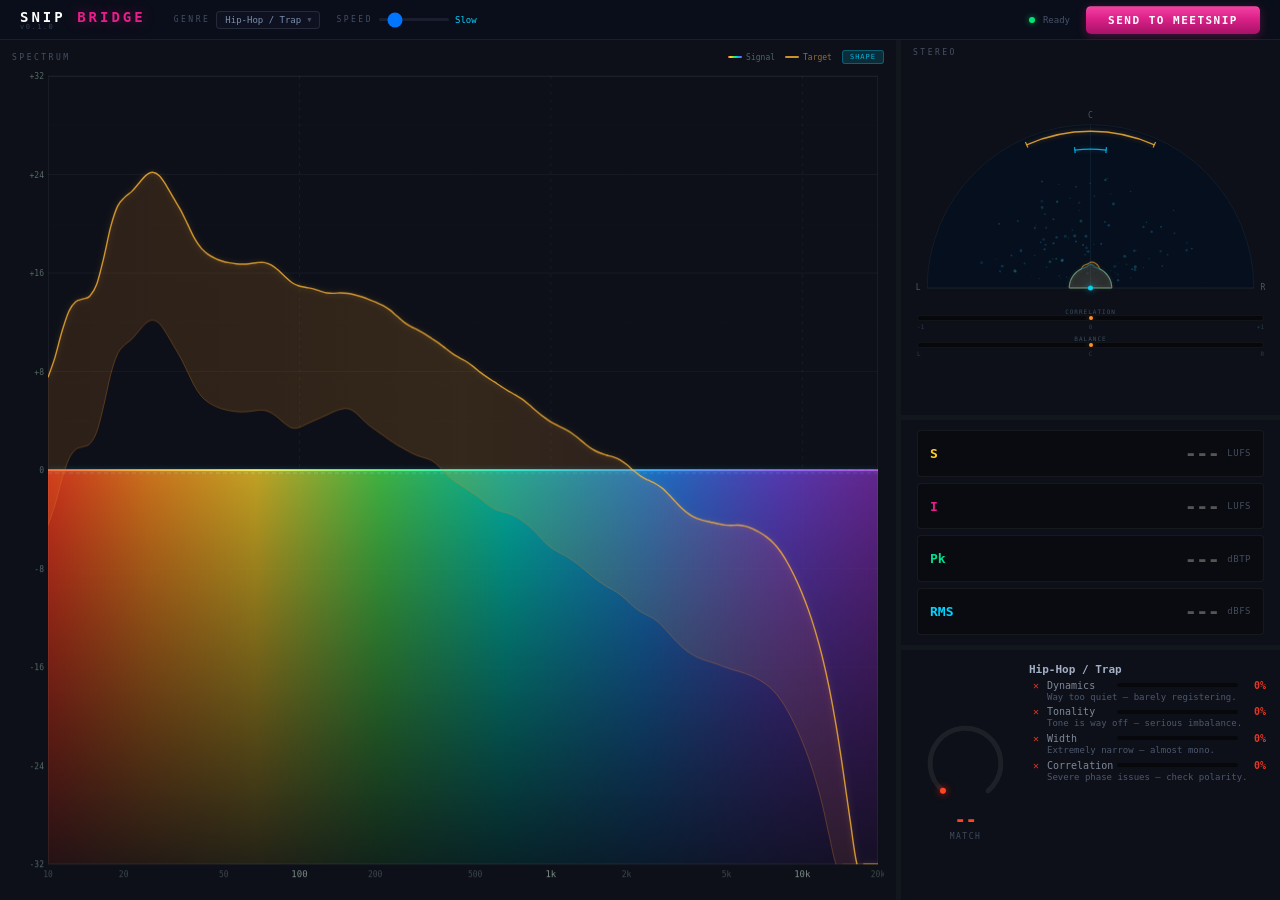
==== commit 48651959: "feat(SNIPBridge): 10-tier directional feedback messages in WebView UI Co-Authored-By: Claude Sonnet " ====
--- a/plugins/SNIPBridge/Source/ui/public/index.html
+++ b/plugins/SNIPBridge/Source/ui/public/index.html
@@ -69,7 +69,7 @@
 
     /* -- SPECTRUM -- */
     #spec-panel {
-      width: 50%; min-width: 120px; background: #0d1018;
+      width: 70%; min-width: 120px; background: #0d1018;
       display: flex; flex-direction: column; padding: 10px 12px 8px;
       flex-shrink: 0;
     }
@@ -87,23 +87,24 @@
     /* -- VECTORSCOPE PANEL -- */
     #vs-panel {
       display: flex; flex-direction: column; align-items: center;
-      padding: 8px 12px; background: #0d1018; min-height: 60px;
-      overflow: hidden; flex: 2; min-width: 0;
-    }
-    #vs-sub { display: flex; gap: 14px; justify-content: center; padding: 5px 4px 0; width: 100%; }
-    .st-readout { display: flex; flex-direction: column; align-items: center; gap: 1px; }
-    .st-lbl { font-size: 7px; letter-spacing: 1.5px; color: rgba(140,190,220,0.38); text-transform: uppercase; }
-    .st-val { font-size: 13px; font-weight: 600; color: #00d4ff; text-shadow: 0 0 8px rgba(0,200,255,0.4); letter-spacing: -0.5px; }
-    .wbar-wrap { position: relative; height: 4px; background: rgba(0,0,0,0.5); border-radius: 2px; border: 1px solid rgba(255,255,255,0.05); overflow: hidden; }
-    .wbar-l { position: absolute; right: 50%; top: 0; bottom: 0; background: linear-gradient(to left,rgba(0,180,255,0.75),rgba(0,100,200,0.25)); border-radius: 3px 0 0 3px; }
-    .wbar-r { position: absolute; left: 50%; top: 0; bottom: 0; background: linear-gradient(to right,rgba(0,180,255,0.75),rgba(0,100,200,0.25)); border-radius: 0 3px 3px 0; }
-    .wbar-c { position: absolute; left: 50%; top: -1px; bottom: -1px; width: 1px; background: rgba(255,255,255,0.18); transform: translateX(-50%); }
-    .wbar-tgt { position: absolute; top: 0; bottom: 0; background: rgba(255,170,40,0.12); border-left: 1px solid rgba(255,175,50,0.45); border-right: 1px solid rgba(255,175,50,0.45); }
-    .wbar-lcr { display: flex; justify-content: space-between; margin-top: 2px; }
-    .wbar-lcr span { font-size: 7px; color: rgba(140,190,220,0.28); }
+      padding: 8px 12px; background: #0d1018; min-height: 0;
+      overflow: hidden; flex: 1.6 1 0%; min-width: 0;
+    }
+    #vs-content { flex: 1; display: flex; flex-direction: column; align-items: center; justify-content: center; min-height: 0; overflow: hidden; width: 100%; }
+    #vs-sub { position: relative; display: flex; flex-direction: column; align-items: center; padding: 5px 4px 0; flex-shrink: 0; align-self: center; }
+
+    /* -- CORR/BAL HORIZONTAL BARS -- */
+    .hbar-group { width: 100%; margin-top: 5px; }
+    .hbar-row { display: flex; align-items: center; margin-bottom: 2px; }
+    .hbar-track { position: relative; flex: 1; height: 6px; background: rgba(0,0,0,0.5); border-radius: 3px; border: 1px solid rgba(255,255,255,0.05); overflow: hidden; }
+    .hbar-center { position: absolute; left: 50%; top: 0; bottom: 0; width: 1px; background: rgba(255,255,255,0.15); transform: translateX(-50%); }
+    .hbar-ind { position: absolute; top: 0; bottom: 0; width: 4px; border-radius: 2px; background: #ff9020; box-shadow: 0 0 6px rgba(255,144,32,0.5); transform: translateX(-50%); transition: left 80ms ease-out; }
+    .hbar-ends { display: flex; justify-content: space-between; margin-top: 1px; }
+    .hbar-ends span { font-size: 6px; color: rgba(140,190,220,0.25); }
+    .hbar-name { font-size: 6px; color: rgba(140,190,220,0.35); text-transform: uppercase; letter-spacing: 1px; text-align: center; }
 
     /* -- METERS PANEL -- */
-    #meters-panel { display: flex; flex-direction: row; background: #0d1018; min-height: 60px; overflow: hidden; flex: 1; }
+    #meters-panel { display: flex; flex-direction: row; background: #0d1018; min-height: 0; overflow: hidden; flex: 1 1 0%; }
     #lufs-readouts { flex: 1; display: flex; flex-direction: column; justify-content: center; gap: 6px; padding: 10px 16px; min-width: 0; overflow: hidden; }
     .lr-row { display: flex; align-items: center; gap: 8px; padding: 6px 12px; background: rgba(0,0,0,0.3); border: 1px solid rgba(255,255,255,0.06); border-radius: 4px; flex: 1; min-height: 0; }
     .lr-label { font-size: 13px; font-weight: 700; min-width: 30px; }
@@ -111,20 +112,20 @@
     .lr-unit { font-size: 9px; color: rgba(160,185,220,0.38); letter-spacing: 0.5px; }
 
     /* -- FEEDBACK -- */
-    #fb-panel { display: flex; flex-direction: row; gap: 10px; padding: 10px 14px; flex: 1; min-height: 0; overflow: hidden; background: #0d1018; align-items: stretch; }
-    #fb-arc-area { display: flex; flex-direction: column; align-items: center; justify-content: center; gap: 2px; min-height: 0; overflow: hidden; }
-    .fb-score { font-size: 20px; font-weight: 600; letter-spacing: -0.5px; margin-top: -4px; }
-    .fb-match-lbl { font-size: 7px; letter-spacing: 1.5px; color: rgba(160,185,220,0.35); text-transform: uppercase; }
-    #fb-right { flex: 1; display: flex; flex-direction: column; justify-content: flex-start; gap: 4px; min-width: 0; min-height: 0; overflow: hidden; }
-    #genre-name { font-size: 11px; font-weight: 600; color: rgba(200,215,240,0.8); margin-bottom: 2px; flex-shrink: 0; }
-    .mrow { display: flex; flex-direction: column; gap: 2px; }
-    .mtop { display: flex; align-items: center; gap: 5px; }
-    .micon { font-size: 9px; width: 12px; text-align: center; font-weight: 700; }
-    .mname { font-size: 9px; color: rgba(200,215,235,0.6); width: 62px; }
-    .mbarw { flex: 1; height: 3px; background: rgba(0,0,0,0.5); border-radius: 2px; overflow: hidden; }
+    #fb-panel { display: flex; flex-direction: row; gap: 10px; padding: 10px 14px; flex: 1 1 0%; min-height: 0; overflow: hidden; background: #0d1018; align-items: stretch; }
+    #fb-arc-area { display: flex; flex-direction: column; align-items: center; justify-content: center; gap: 2px; min-height: 0; overflow: visible; flex-shrink: 0; }
+    .fb-score { font-size: 15px; font-weight: 600; letter-spacing: -0.5px; margin-top: -3px; }
+    .fb-match-lbl { font-size: 6px; letter-spacing: 1.5px; color: rgba(160,185,220,0.35); text-transform: uppercase; }
+    #fb-right { flex: 1; display: flex; flex-direction: column; justify-content: flex-start; gap: 3px; min-width: 0; min-height: 0; overflow: auto; }
+    #genre-name { font-size: 9px; font-weight: 600; color: rgba(200,215,240,0.8); margin-bottom: 1px; flex-shrink: 0; }
+    .mrow { display: flex; flex-direction: column; gap: 1px; }
+    .mtop { display: flex; align-items: center; gap: 4px; }
+    .micon { font-size: 7px; width: 10px; text-align: center; font-weight: 700; }
+    .mname { font-size: 7px; color: rgba(200,215,235,0.6); width: 52px; }
+    .mbarw { flex: 1; height: 2px; background: rgba(0,0,0,0.5); border-radius: 2px; overflow: hidden; }
     .mbar { height: 100%; border-radius: 2px; transition: width 400ms ease; }
-    .mpct { font-size: 9px; font-weight: 600; min-width: 28px; text-align: right; }
-    .mmsg { padding-left: 17px; font-size: 8px; color: rgba(140,160,195,0.5); line-height: 1.4; word-wrap: break-word; overflow-wrap: break-word; }
+    .mpct { font-size: 7px; font-weight: 600; min-width: 24px; text-align: right; }
+    .mmsg { padding-left: 14px; font-size: 6px; color: rgba(140,160,195,0.5); line-height: 1.3; word-wrap: break-word; overflow-wrap: break-word; }
   </style>
 </head>
 <body>
@@ -136,26 +137,18 @@
       <div class="logo">SNIP <span>BRIDGE</span></div>
       <span style="font-size:7px;letter-spacing:1.5px;color:rgba(160,185,220,0.28);margin-top:-2px;">v0.1.0</span>
     </div>
-    <div style="display:flex;align-items:center;gap:6px;margin-left:12px;">
+    <div style="display:flex;align-items:center;gap:6px;margin-left:12px;position:relative;">
       <span class="plbl">Genre</span>
-      <select class="hsel" id="main-genre">
-        <option value="0">Hip-Hop / Trap</option>
-        <option value="1">Pop</option>
-        <option value="2">EDM / Dance</option>
-        <option value="3">Rock</option>
-        <option value="4">Lo-Fi</option>
-        <option value="5">R&B / Soul</option>
-        <option value="6">Latin</option>
-        <option value="7">Trance</option>
-        <option value="8">Bass</option>
-        <option value="9">House</option>
-        <option value="10">Techno</option>
-        <option value="11">Downtempo</option>
-      </select>
+      <button id="genre-toggle-btn" style="background:#0d1120;color:rgba(160,185,220,0.75);border:1px solid rgba(255,255,255,0.1);border-radius:4px;padding:3px 8px;font-family:monospace;font-size:9px;cursor:pointer;min-width:90px;text-align:left;display:flex;align-items:center;justify-content:space-between;gap:6px;">
+        <span id="genre-btn-label">Hip-Hop / Trap</span>
+        <span style="font-size:7px;opacity:0.5;">&#9660;</span>
+      </button>
+      <div id="genre-panel" style="display:none;position:absolute;top:100%;left:0;z-index:100;background:#0d1120;border:1px solid rgba(255,255,255,0.15);border-radius:4px;padding:6px 0;margin-top:4px;min-width:170px;box-shadow:0 4px 16px rgba(0,0,0,0.6);max-height:260px;overflow-y:auto;">
+      </div>
     </div>
     <div style="display:flex;align-items:center;gap:6px;">
       <span class="plbl">Speed</span>
-      <input type="range" min="0" max="100" step="1" value="85" id="speed-sl"
+      <input type="range" min="0" max="100" step="1" value="15" id="speed-sl"
         style="-webkit-appearance:none;width:70px;height:3px;background:#1a1e2e;border-radius:2px;outline:none;">
       <span id="speed-val" style="font-size:9px;color:#00d4ff;min-width:38px;">Fast</span>
     </div>
@@ -178,7 +171,7 @@
             <div style="width:14px;height:2px;background:linear-gradient(90deg,#ff6030,#ffd028,#50e650,#00dcc8,#1e96ff,#b450ff);border-radius:1px;"></div>
             <span style="font-size:8px;color:rgba(160,205,190,0.45);">Signal</span>
           </div>
-          <div style="display:flex;align-items:center;gap:4px;">
+          <div id="target-legend" style="display:flex;align-items:center;gap:4px;">
             <div style="width:14px;height:2px;background:rgba(255,175,50,0.8);border-radius:1px;"></div>
             <span style="font-size:8px;color:rgba(255,185,80,0.55);">Target</span>
           </div>
@@ -196,26 +189,33 @@
 
       <!-- VECTORSCOPE -->
       <div id="vs-panel">
-        <span class="plbl" style="align-self:flex-start;margin-bottom:5px;">Stereo</span>
-        <canvas id="vs-cv" style="display:block;"></canvas>
-        <div id="vs-sub">
-          <div class="st-readout">
-            <span class="st-lbl">Corr</span>
-            <span class="st-val" id="corr-val">---</span>
+        <span class="plbl" style="align-self:flex-start;flex-shrink:0;">Stereo</span>
+        <div id="vs-content">
+          <canvas id="vs-cv" style="display:block;"></canvas>
+          <div id="vs-sub">
+          <!-- Correlation bar -->
+          <div class="hbar-group">
+            <div class="hbar-name">Correlation</div>
+            <div class="hbar-row">
+              <div class="hbar-track">
+                <div class="hbar-center"></div>
+                <div class="hbar-ind" id="corr-ind" style="left:50%;"></div>
+              </div>
+            </div>
+            <div class="hbar-ends"><span>-1</span><span>0</span><span>+1</span></div>
           </div>
-          <div class="st-readout" style="flex:1;min-width:80px;">
-            <span class="st-lbl">Width</span>
-            <span class="st-val" id="width-val">---</span>
-            <div style="width:100%;margin-top:3px;">
-              <div class="wbar-wrap">
-                <div class="wbar-tgt" id="wbar-tgt"></div>
-                <div class="wbar-l" id="wbar-l"></div>
-                <div class="wbar-r" id="wbar-r"></div>
-                <div class="wbar-c"></div>
+          <!-- Balance bar -->
+          <div class="hbar-group">
+            <div class="hbar-name">Balance</div>
+            <div class="hbar-row">
+              <div class="hbar-track">
+                <div class="hbar-center"></div>
+                <div class="hbar-ind" id="bal-ind" style="left:50%;"></div>
               </div>
-              <div class="wbar-lcr"><span>L</span><span>C</span><span>R</span></div>
             </div>
+            <div class="hbar-ends"><span>L</span><span>C</span><span>R</span></div>
           </div>
+        </div>
         </div>
       </div>
 
@@ -238,7 +238,7 @@
           <div class="lr-row">
             <span class="lr-label" style="color:#00e090;">Pk</span>
             <span class="lr-value" id="lr-peak">---</span>
-            <span class="lr-unit">LUFS</span>
+            <span class="lr-unit">dBTP</span>
           </div>
           <div class="lr-row">
             <span class="lr-label" style="color:#00d4ff;">RMS</span>
@@ -260,7 +260,7 @@
         </div>
         <div id="fb-right">
           <div id="genre-name">Hip-Hop / Trap</div>
-          <div id="metrics-container" style="display:flex;flex-direction:column;gap:6px;flex:1;min-height:0;overflow:hidden;"></div>
+          <div id="metrics-container" style="display:flex;flex-direction:column;gap:3px;flex:1;min-height:0;overflow-y:auto;overflow-x:hidden;"></div>
         </div>
       </div>
 
@@ -299,89 +299,98 @@
   }
 
   var genreState = getSliderState("target_genre");
+  var reactionState = getSliderState("analysis_window");
 
   // -- Genre Data --
-  var genreNames = ['Hip-Hop / Trap','Pop','EDM / Dance','Rock','Lo-Fi',
-                     'R&B / Soul','Latin','Trance','Bass','House','Techno','Downtempo'];
+  var genreNames = ['Hip-Hop / Trap','Pop','EDM / Dance','Rock','Lo-Fi','R&B / Soul','Latin','Trance','Bass','House','Techno','Downtempo'];
   var genreData = [
-    {lufsLo:-11.584,lufsHi:-7.086, rmsLo:-12.602,rmsHi:-7.782,  spread:0.28, wlo:0.000, whi:0.110},
-    {lufsLo:-11.005,lufsHi:-8.060, rmsLo:-12.856,rmsHi:-9.802,  spread:0.66, wlo:0.069, whi:0.252},
-    {lufsLo:-7.735, lufsHi:-5.715, rmsLo:-9.432, rmsHi:-7.689,  spread:0.51, wlo:0.060, whi:0.176},
-    {lufsLo:-17.185,lufsHi:-10.665,rmsLo:-19.058,rmsHi:-12.512, spread:0.57, wlo:0.093, whi:0.172},
-    {lufsLo:-15.049,lufsHi:-11.062,rmsLo:-16.511,rmsHi:-12.268, spread:0.47, wlo:0.053, whi:0.161},
-    {lufsLo:-10.126,lufsHi:-7.754, rmsLo:-12.196,rmsHi:-9.367,  spread:0.39, wlo:0.052, whi:0.161},
-    {lufsLo:-10.326,lufsHi:-7.257, rmsLo:-11.866,rmsHi:-8.210,  spread:0.18, wlo:0.000, whi:0.049},
-    {lufsLo:-9.244, lufsHi:-7.129, rmsLo:-10.176,rmsHi:-8.063,  spread:0.32, wlo:0.002, whi:0.124},
-    {lufsLo:-10.819,lufsHi:-6.990, rmsLo:-12.267,rmsHi:-7.956,  spread:0.41, wlo:0.038, whi:0.137},
-    {lufsLo:-13.416,lufsHi:-8.187, rmsLo:-14.628,rmsHi:-9.370,  spread:0.67, wlo:0.064, whi:0.262},
-    {lufsLo:-11.304,lufsHi:-8.123, rmsLo:-12.090,rmsHi:-8.461,  spread:0.23, wlo:0.001, whi:0.071},
-    {lufsLo:-15.320,lufsHi:-9.885, rmsLo:-17.095,rmsHi:-10.902, spread:0.67, wlo:0.064, whi:0.262},
+    // 0: Hip-Hop / Trap
+    {lufsLo:-11.933,lufsHi:-7.372, rmsLo:-12.699,rmsHi:-7.990, spread:0.141, wlo:0.000, whi:0.089, corrMean:0.9198},
+    // 1: Pop
+    {lufsLo:-10.570,lufsHi:-7.635, rmsLo:-12.208,rmsHi:-9.177, spread:0.445, wlo:0.057, whi:0.197, corrMean:0.7463},
+    // 2: EDM / Dance
+    {lufsLo:-8.579,lufsHi:-5.896, rmsLo:-10.029,rmsHi:-8.016, spread:0.460, wlo:0.069, whi:0.194, corrMean:0.7370},
+    // 3: Rock
+    {lufsLo:-9.833,lufsHi:-8.055, rmsLo:-11.875,rmsHi:-9.902, spread:0.480, wlo:0.056, whi:0.218, corrMean:0.7272},
+    // 4: Lo-Fi
+    {lufsLo:-14.683,lufsHi:-10.918, rmsLo:-15.916,rmsHi:-12.047, spread:0.314, wlo:0.033, whi:0.146, corrMean:0.8218},
+    // 5: R&B / Soul
+    {lufsLo:-10.462,lufsHi:-7.937, rmsLo:-12.625,rmsHi:-9.633, spread:0.439, wlo:0.052, whi:0.199, corrMean:0.7496},
+    // 6: Latin
+    {lufsLo:-9.305,lufsHi:-7.476, rmsLo:-10.896,rmsHi:-9.168, spread:0.290, wlo:0.039, whi:0.126, corrMean:0.8346},
+    // 7: Trance
+    {lufsLo:-10.086,lufsHi:-7.318, rmsLo:-11.422,rmsHi:-8.490, spread:0.249, wlo:0.030, whi:0.112, corrMean:0.8581},
+    // 8: Bass
+    {lufsLo:-9.222,lufsHi:-6.296, rmsLo:-10.450,rmsHi:-7.612, spread:0.351, wlo:0.044, whi:0.157, corrMean:0.7994},
+    // 9: House
+    {lufsLo:-13.416,lufsHi:-8.187, rmsLo:-14.628,rmsHi:-9.370, spread:0.082, wlo:0.000, whi:0.049, corrMean:0.9535},
+    // 10: Techno
+    {lufsLo:-11.327,lufsHi:-8.081, rmsLo:-12.144,rmsHi:-8.446, spread:0.129, wlo:0.002, whi:0.072, corrMean:0.9271},
+    // 11: Downtempo
+    {lufsLo:-15.320,lufsHi:-9.885, rmsLo:-17.095,rmsHi:-10.902, spread:0.500, wlo:0.064, whi:0.262, corrMean:0.6743}
   ];
 
   // -- Analysis State --
   var genre = 0;
   var lufsV = -60, lufsT2 = -60, lufsPk = -60, lufsPkT = 80;
   var rmsV = -60, rmsT2 = -60, rmsPk = -60, rmsPkT = 80, intV = -60;
-  var corrV = 0, corrT = 0, widthV = 0, widthT = 0, tSpread = 0.42;
+  var corrV = 0, corrT = 0, widthV = 0, widthT = 0, balV = 0, balT = 0, tSpread = 0.223;
   var fbScores = {dynamics:0, tonality:0, width:0, correlation:0};
   var fbTgts = {dynamics:0, tonality:0, width:0, correlation:0};
+  var fbDirs = {dynamics:0, tonality:0, width:0, correlation:0};
+  var fbWorstBand = -1;
   var fbSmooth = 0;
-  var lufsMomMax = -60;
+  var lufsMomMax = -60;  // True peak LUFS (highest ever, never decays)
+  var rmsHoldMax = -60;  // RMS peak hold (highest, reset on new audio)
+  var truePeakMax = -144; // True peak dBTP (highest, reset on new audio)
+  var wasSilent = true;   // Track silence→audio transition for reset
   var hasReceivedData = false;
   var fbScale = 1;
   var shapeMode = true;
   var SHAPE_REF = -40;
 
   // -- Spectrum Data --
-  var specSpeed = 0.85; // 0 = frozen, 1 = instant
+  var specSpeed = 0.15; // 0 = frozen, 1 = instant
   var FMIN = 10, FMAX = 20000, N = 300;
   var specSig = new Float32Array(N);
   var specSmth = new Float32Array(N);
+  var specDisp = new Float32Array(N); // spatially smoothed for display
+  var specPeak = new Float32Array(N); // per-band peak hold
+  var specPeakDisp = new Float32Array(N); // spatially smoothed peak for display
   var specTLo = new Float32Array(N);
   var specTHi = new Float32Array(N);
 
-  // specKP: spectral keypoints [freq, meanDb, stdDevDb] from SNIP Reference Analyzer
-  // Band centers: Sub~40Hz, Low~160Hz, LMid~500Hz, Mid~2kHz, HMid~6kHz, High~14kHz
-  var specKP = [
-    // Hip-Hop / Trap
-    [[10,-0.2,9.4],[40,-0.2,9.4],[160,-1.0,5.1],[500,-6.1,3.7],[2000,-17.2,4.7],[6000,-25.3,5.5],[14000,-35.0,5.9],[20000,-35.0,5.9]],
-    // Pop
-    [[10,-4.1,8.0],[40,-4.1,8.0],[160,0.3,4.1],[500,-5.6,2.9],[2000,-19.1,5.0],[6000,-29.8,6.0],[14000,-39.0,5.7],[20000,-39.0,5.7]],
-    // EDM / Dance
-    [[10,2.3,4.9],[40,2.3,4.9],[160,1.0,2.9],[500,-4.3,2.1],[2000,-12.2,3.1],[6000,-20.3,4.9],[14000,-30.2,6.5],[20000,-30.2,6.5]],
-    // Rock
-    [[10,-12.5,16.9],[40,-12.5,16.9],[160,-5.1,9.7],[500,-15.0,4.8],[2000,-24.5,8.7],[6000,-39.3,14.4],[14000,-58.1,13.5],[20000,-58.1,13.5]],
-    // Lo-Fi
-    [[10,-13.8,7.9],[40,-13.8,7.9],[160,-3.4,3.8],[500,-10.5,2.9],[2000,-31.8,3.7],[6000,-44.0,4.9],[14000,-57.3,5.8],[20000,-57.3,5.8]],
-    // R&B / Soul
-    [[10,-3.8,8.1],[40,-3.8,8.1],[160,1.8,3.7],[500,-4.7,1.8],[2000,-17.5,3.1],[6000,-28.4,4.3],[14000,-40.0,5.6],[20000,-40.0,5.6]],
-    // Latin
-    [[10,-8.4,9.3],[40,-8.4,9.3],[160,-1.0,2.7],[500,-6.1,2.7],[2000,-17.3,2.4],[6000,-28.0,3.2],[14000,-36.8,6.0],[20000,-36.8,6.0]],
-    // Trance
-    [[10,0.8,5.1],[40,0.8,5.1],[160,2.9,3.1],[500,-6.6,2.5],[2000,-18.1,3.1],[6000,-28.4,4.6],[14000,-39.2,6.8],[20000,-39.2,6.8]],
-    // Bass
-    [[10,-1.4,9.7],[40,-1.4,9.7],[160,-3.7,3.9],[500,-7.8,2.8],[2000,-16.5,4.0],[6000,-25.2,5.1],[14000,-36.7,5.9],[20000,-36.7,5.9]],
-    // House
-    [[10,-3.9,6.8],[40,-3.9,6.8],[160,-3.2,4.2],[500,-14.3,3.7],[2000,-21.0,5.6],[6000,-26.3,7.1],[14000,-38.0,8.4],[20000,-38.0,8.4]],
-    // Techno
-    [[10,5.5,6.0],[40,5.5,6.0],[160,2.3,5.0],[500,-10.3,3.5],[2000,-22.1,4.1],[6000,-27.9,4.7],[14000,-39.0,5.5],[20000,-39.0,5.5]],
-    // Downtempo
-    [[10,-7.4,9.2],[40,-7.4,9.2],[160,-1.3,5.7],[500,-7.5,4.2],[2000,-22.1,4.4],[6000,-35.1,8.6],[14000,-48.4,10.8],[20000,-48.4,10.8]],
+  var specRefMeans = [
+    [-16.4,-16.4,-16.4,-16.4,-9.7,-9.7,-9.7,-8.6,-8.6,-8.6,-8.6,-8.6,-8.6,-8.6,-8.6,-8.6,-8.6,-8.6,-8.6,-8.6,-8.6,-1.4,-1.4,-1.4,-0.3,-0.3,-0.3,-0.3,-0.3,-0.3,-0.3,-0.3,-0.3,1.7,1.7,1.7,1.7,2.0,2.0,2.0,2.0,2.0,2.0,-0.5,-0.5,-0.5,-1.0,-1.0,-1.0,-1.0,-1.0,-4.2,-4.2,-4.2,-4.5,-4.5,-4.5,-5.2,-5.2,-5.2,-5.4,-5.4,-5.4,-5.7,-5.7,-5.7,-5.7,-5.7,-5.8,-5.8,-5.8,-5.9,-5.9,-5.7,-5.7,-5.7,-5.7,-5.3,-5.3,-5.6,-5.8,-5.8,-5.8,-5.9,-6.7,-6.7,-6.7,-7.6,-7.6,-7.6,-7.4,-7.4,-7.4,-7.0,-7.0,-7.1,-7.1,-7.1,-7.2,-7.2,-7.1,-7.1,-7.1,-7.1,-6.7,-6.8,-6.7,-6.7,-6.7,-6.6,-6.8,-6.9,-7.2,-7.2,-7.8,-7.9,-7.9,-7.7,-8.1,-8.1,-8.3,-8.5,-8.5,-8.5,-8.8,-9.4,-9.4,-9.4,-9.6,-9.6,-10.1,-10.2,-10.1,-10.2,-10.3,-10.3,-10.5,-10.7,-10.7,-10.8,-10.7,-10.7,-11.6,-11.8,-12.4,-11.6,-12.8,-12.4,-12.0,-13.1,-12.1,-13.7,-12.2,-13.5,-13.4,-13.4,-14.2,-13.1,-14.3,-15.0,-13.8,-15.1,-14.3,-15.2,-14.5,-14.6,-15.8,-14.7,-15.5,-15.0,-15.5,-15.9,-15.5,-16.5,-15.6,-16.4,-17.3,-16.2,-17.8,-16.6,-18.2,-17.8,-17.6,-18.5,-17.4,-18.7,-18.0,-18.0,-19.0,-18.1,-19.3,-18.6,-19.2,-19.7,-19.0,-20.6,-19.8,-20.0,-20.6,-19.8,-21.2,-20.2,-21.0,-21.0,-20.4,-21.2,-20.5,-21.4,-21.2,-21.5,-22.3,-21.8,-22.6,-22.6,-22.6,-23.0,-22.5,-23.2,-22.7,-22.8,-23.4,-23.0,-24.0,-23.7,-24.2,-24.6,-24.5,-25.3,-25.0,-25.5,-25.8,-25.6,-26.1,-25.9,-26.3,-26.1,-26.2,-26.6,-26.1,-26.5,-26.5,-26.4,-26.5,-26.6,-27.1,-26.7,-27.0,-27.2,-26.6,-26.5,-26.8,-27.2,-27.3,-26.8,-27.2,-27.3,-27.7,-27.6,-27.6,-27.9,-27.9,-28.3,-28.5,-28.6,-29.0,-29.2,-29.7,-30.2,-30.7,-31.1,-31.5,-32.0,-32.5,-33.1,-33.7,-34.3,-35.0,-35.9,-36.6,-37.4,-38.3,-39.3,-40.4,-41.6,-42.8,-44.0,-45.9,-48.2,-49.5,-51.1,-52.4,-53.6,-55.4,-58.0,-59.6,-61.1,-63.2,-66.1,-70.2,-75.9],
+    [-22.6,-22.6,-22.6,-22.6,-16.0,-16.0,-16.0,-15.9,-15.9,-15.9,-15.9,-15.9,-15.9,-15.9,-15.9,-15.9,-15.9,-15.9,-15.9,-15.9,-15.9,-6.9,-6.9,-6.9,-6.9,-6.9,-6.9,-6.9,-6.9,-6.9,-6.9,-6.9,-6.9,-0.8,-0.8,-0.8,-0.8,-0.8,-0.8,-0.8,-0.8,-0.8,-0.8,0.7,0.7,0.7,0.7,0.7,0.7,0.7,0.7,-1.1,-1.1,-1.1,-1.1,-1.1,-1.1,-2.8,-2.8,-2.8,-2.9,-2.9,-2.9,-3.3,-3.3,-3.3,-3.3,-3.3,-3.1,-3.1,-3.1,-3.1,-3.1,-3.4,-3.4,-3.4,-3.4,-4.0,-4.0,-4.0,-4.6,-4.6,-4.6,-4.6,-4.7,-4.7,-4.7,-5.2,-5.2,-5.2,-5.2,-5.2,-5.2,-5.7,-5.7,-5.9,-5.9,-5.9,-5.7,-5.7,-5.5,-5.5,-5.8,-5.8,-5.9,-5.8,-6.2,-6.2,-5.4,-5.4,-4.8,-4.8,-5.5,-5.5,-6.5,-5.9,-5.8,-5.6,-7.2,-7.2,-6.7,-6.9,-7.1,-7.2,-7.8,-8.9,-8.5,-7.6,-7.6,-7.9,-9.5,-10.4,-9.2,-9.0,-9.7,-10.8,-11.1,-10.9,-10.7,-11.0,-9.8,-9.8,-12.3,-12.6,-12.6,-10.0,-12.5,-12.5,-12.3,-13.1,-11.4,-14.2,-12.0,-13.8,-13.5,-13.3,-13.9,-11.1,-13.5,-15.1,-14.1,-15.5,-12.6,-15.0,-15.0,-15.4,-16.9,-14.6,-16.6,-14.6,-15.9,-17.6,-17.4,-18.6,-15.5,-17.3,-19.2,-17.9,-19.8,-16.6,-19.5,-18.6,-18.7,-20.4,-18.0,-20.2,-18.2,-17.8,-20.0,-18.2,-20.5,-18.7,-19.3,-20.4,-19.6,-21.9,-20.0,-20.9,-21.6,-20.3,-23.1,-21.6,-22.8,-22.5,-21.2,-23.7,-22.8,-24.6,-23.8,-23.0,-24.7,-23.4,-24.5,-23.5,-23.3,-24.0,-22.5,-24.0,-23.7,-24.1,-24.9,-23.9,-25.4,-24.8,-25.5,-25.8,-25.2,-26.5,-25.4,-26.0,-26.3,-26.1,-27.3,-26.9,-27.9,-28.4,-28.5,-29.6,-29.2,-29.9,-30.1,-30.2,-30.9,-30.8,-31.6,-31.6,-31.4,-31.8,-31.0,-31.4,-31.2,-31.1,-31.3,-30.9,-31.3,-31.3,-31.4,-31.5,-31.2,-31.5,-31.3,-31.2,-30.9,-30.6,-30.9,-31.1,-31.7,-32.4,-33.1,-33.9,-34.5,-35.1,-35.9,-36.5,-37.3,-38.0,-38.8,-39.4,-39.9,-40.6,-41.2,-42.1,-43.0,-43.9,-44.8,-45.8,-47.2,-48.3,-49.5,-50.6,-51.5,-52.6,-53.8,-54.9,-55.8,-56.9,-58.3,-61.3,-67.3,-77.7],
+    [-20.0,-20.0,-20.0,-20.0,-14.0,-14.0,-14.0,-14.0,-14.0,-14.0,-14.0,-14.0,-14.0,-14.0,-14.0,-14.0,-14.0,-14.0,-14.0,-14.0,-14.0,-4.1,-4.1,-4.1,-4.1,-4.1,-4.1,-4.1,-4.1,-4.1,-4.1,-4.1,-4.1,2.7,2.7,2.7,2.7,2.7,2.7,2.7,2.7,2.7,2.7,3.9,3.9,3.9,3.9,3.9,3.9,3.9,3.9,1.0,1.0,1.0,1.0,1.0,1.0,-1.1,-1.1,-1.1,-1.1,-1.1,-1.1,-2.2,-2.2,-2.2,-2.2,-2.2,-3.0,-3.0,-3.0,-3.0,-3.0,-3.6,-3.6,-3.6,-3.6,-3.7,-3.7,-3.7,-3.8,-3.8,-3.8,-3.8,-3.9,-3.9,-3.9,-4.2,-4.2,-4.2,-4.2,-4.2,-4.2,-4.7,-4.7,-5.0,-5.0,-5.0,-5.1,-5.1,-4.8,-4.8,-4.6,-4.6,-5.1,-5.1,-5.7,-5.7,-5.7,-5.7,-5.7,-5.7,-6.1,-6.1,-6.5,-6.2,-6.2,-5.9,-7.1,-7.1,-7.1,-7.5,-7.3,-7.3,-7.3,-8.2,-8.2,-7.9,-7.9,-7.6,-7.9,-8.1,-7.1,-7.1,-7.4,-8.8,-9.0,-8.9,-9.1,-9.2,-8.6,-8.4,-10.2,-10.5,-10.5,-8.8,-10.4,-9.5,-9.4,-10.4,-9.3,-11.7,-9.5,-11.2,-10.7,-10.6,-11.5,-9.4,-11.4,-11.6,-10.6,-12.2,-9.8,-11.9,-11.4,-11.5,-12.8,-11.1,-12.5,-10.6,-11.8,-12.7,-12.8,-13.6,-11.3,-12.7,-13.3,-11.7,-14.2,-11.8,-14.3,-13.4,-13.3,-14.6,-12.8,-15.1,-13.4,-13.7,-15.1,-13.4,-15.4,-13.9,-14.5,-15.7,-14.5,-16.9,-15.4,-15.9,-16.2,-15.0,-17.6,-16.1,-17.6,-17.2,-16.0,-17.6,-16.5,-18.4,-17.7,-17.0,-18.8,-17.8,-19.2,-18.6,-18.7,-19.5,-18.3,-19.9,-19.4,-19.8,-20.1,-19.2,-20.7,-19.9,-20.6,-21.1,-20.2,-21.8,-21.0,-21.8,-22.1,-21.8,-22.9,-22.2,-23.1,-23.2,-23.1,-24.1,-23.4,-24.3,-24.4,-24.2,-24.6,-24.3,-25.2,-25.1,-25.1,-25.8,-25.4,-26.2,-26.0,-26.1,-26.5,-26.3,-27.0,-27.1,-27.0,-27.5,-27.5,-28.1,-28.0,-28.3,-28.6,-28.7,-29.2,-29.4,-29.7,-30.0,-30.1,-30.6,-30.8,-31.3,-31.7,-32.0,-32.5,-32.6,-33.3,-33.6,-34.3,-34.8,-35.2,-36.0,-36.6,-37.2,-37.9,-38.7,-40.1,-40.9,-41.9,-43.0,-43.9,-45.0,-46.2,-47.5,-48.7,-50.0,-52.2,-54.1,-57.1,-61.0],
+    [-27.9,-27.9,-27.9,-27.9,-25.8,-25.8,-25.8,-20.7,-20.7,-20.7,-20.7,-20.7,-20.7,-20.7,-20.7,-20.7,-20.7,-20.7,-20.7,-20.7,-20.7,-15.7,-15.7,-15.7,-10.8,-10.8,-10.8,-10.8,-10.8,-10.8,-10.8,-10.8,-10.8,-6.3,-6.3,-6.3,-6.3,-2.8,-2.8,-2.8,-2.8,-2.8,-2.8,0.5,0.5,0.5,2.2,2.2,2.2,2.2,2.2,3.4,3.4,3.4,3.8,3.8,3.8,3.3,3.3,3.3,4.1,4.1,4.1,2.6,2.6,2.6,2.8,2.8,2.0,2.0,2.0,1.7,1.7,2.2,2.2,0.6,0.6,1.6,1.6,0.6,-0.3,-0.3,-0.3,-0.1,-1.0,-1.0,-1.3,-0.9,-0.9,-0.9,-0.3,-0.3,-0.3,-0.0,-0.0,-0.6,-0.6,-0.6,-2.1,-2.1,-2.8,-2.8,-2.9,-2.9,-3.0,-3.1,-3.7,-4.0,-4.7,-5.1,-5.6,-6.2,-5.9,-5.9,-6.1,-5.4,-6.7,-8.6,-9.9,-9.5,-7.5,-6.8,-7.9,-6.9,-7.8,-7.3,-7.3,-7.8,-9.4,-9.3,-10.2,-8.8,-6.7,-7.5,-10.0,-10.9,-10.2,-10.0,-10.2,-10.8,-10.7,-10.4,-10.7,-9.7,-10.3,-10.6,-13.3,-13.7,-11.6,-11.4,-10.9,-13.8,-12.4,-11.8,-11.7,-11.1,-13.0,-13.4,-14.6,-14.5,-11.2,-13.4,-12.2,-14.5,-14.7,-13.4,-16.4,-14.6,-16.5,-15.9,-15.1,-17.0,-13.6,-16.9,-17.8,-18.6,-19.7,-16.9,-19.3,-16.0,-18.2,-18.3,-16.4,-18.9,-16.2,-18.4,-19.2,-19.1,-21.3,-17.7,-20.9,-20.0,-20.5,-22.5,-20.1,-23.4,-22.4,-22.6,-24.6,-22.1,-24.4,-22.8,-24.0,-25.2,-25.6,-26.3,-25.0,-27.2,-27.4,-26.2,-27.6,-25.8,-26.5,-26.4,-26.2,-27.7,-27.1,-28.5,-28.3,-28.2,-29.6,-29.9,-30.7,-29.7,-30.0,-29.9,-29.7,-30.0,-29.6,-30.5,-31.3,-32.1,-33.1,-33.7,-34.2,-33.8,-33.8,-34.5,-34.9,-35.5,-35.6,-36.0,-36.2,-35.5,-35.5,-35.5,-35.4,-35.3,-35.3,-35.2,-35.4,-36.5,-36.4,-37.0,-37.4,-37.8,-37.9,-37.5,-37.4,-37.5,-36.8,-37.1,-37.7,-38.4,-38.9,-39.6,-40.2,-40.9,-41.9,-42.2,-42.6,-43.2,-43.4,-44.1,-44.8,-45.4,-46.2,-46.9,-48.1,-49.2,-50.3,-51.7,-52.8,-54.4,-55.8,-57.7,-59.3,-61.3,-63.1,-64.9,-66.5,-68.1,-69.4,-70.5,-71.9,-73.7,-76.2,-79.4,-82.5,-85.4],
+    [-29.1,-29.1,-29.1,-29.1,-25.7,-25.7,-25.7,-25.7,-25.7,-25.7,-25.7,-25.7,-25.7,-25.7,-25.7,-25.7,-25.7,-25.7,-25.7,-25.7,-25.7,-19.8,-19.8,-19.8,-19.8,-19.8,-19.8,-19.8,-19.8,-19.8,-19.8,-19.8,-19.8,-12.9,-12.9,-12.9,-12.9,-12.9,-12.9,-12.9,-12.9,-12.9,-12.9,-8.8,-8.8,-8.8,-8.8,-8.8,-8.8,-8.8,-8.8,-7.9,-7.9,-7.9,-7.9,-7.9,-7.9,-8.3,-8.3,-8.3,-8.3,-8.3,-8.3,-7.9,-7.9,-7.9,-7.9,-7.9,-7.6,-7.6,-7.6,-7.6,-7.6,-8.1,-8.1,-8.1,-8.1,-10.2,-10.2,-10.2,-11.9,-11.9,-11.9,-11.9,-10.9,-10.9,-10.9,-9.2,-9.2,-9.2,-7.7,-7.7,-7.7,-7.7,-7.7,-8.1,-8.1,-8.1,-7.2,-7.2,-7.2,-7.2,-8.1,-8.1,-7.9,-7.9,-7.6,-7.6,-8.5,-8.5,-9.0,-9.0,-8.5,-8.5,-10.1,-11.1,-11.1,-10.0,-10.3,-10.3,-9.0,-10.6,-9.6,-9.6,-11.4,-14.7,-14.6,-13.0,-13.0,-12.3,-12.6,-14.3,-14.8,-16.2,-16.4,-16.5,-17.0,-17.6,-18.1,-18.7,-17.7,-17.3,-20.2,-20.6,-21.6,-18.2,-21.2,-19.8,-19.1,-22.0,-19.5,-24.2,-20.1,-22.2,-24.3,-23.7,-25.4,-21.5,-23.9,-25.1,-22.5,-26.8,-23.4,-26.5,-25.6,-24.4,-28.1,-24.2,-27.3,-24.5,-25.1,-28.2,-27.1,-30.1,-26.8,-28.3,-30.4,-26.6,-30.7,-26.8,-30.1,-29.4,-28.5,-32.0,-29.4,-31.9,-30.9,-29.5,-32.7,-30.1,-32.8,-31.7,-32.0,-34.2,-31.9,-34.3,-33.3,-33.0,-34.9,-32.9,-35.4,-34.4,-34.8,-35.2,-34.6,-36.3,-35.7,-36.1,-36.4,-35.5,-36.8,-36.0,-36.9,-37.4,-37.0,-38.2,-37.6,-37.8,-38.4,-38.2,-38.7,-38.5,-39.3,-39.2,-39.5,-39.9,-40.0,-40.4,-40.3,-40.7,-41.2,-41.4,-41.8,-41.7,-42.0,-42.5,-42.9,-43.4,-43.8,-43.8,-43.6,-44.3,-44.6,-44.6,-44.8,-45.3,-45.6,-45.7,-46.1,-46.3,-46.5,-46.6,-47.4,-47.3,-47.5,-48.1,-48.4,-48.8,-49.0,-49.7,-50.0,-50.5,-50.8,-51.2,-51.7,-52.1,-52.6,-53.2,-53.7,-54.0,-54.5,-54.8,-55.2,-55.9,-56.5,-57.2,-57.7,-58.7,-59.4,-60.1,-61.0,-61.5,-62.2,-62.9,-64.0,-65.2,-65.9,-66.8,-67.7,-68.9,-70.0,-70.8,-71.7,-72.8,-73.7,-75.2,-77.3,-80.3,-83.7,-86.5],
+    [-25.6,-25.6,-25.6,-25.6,-18.8,-18.8,-18.8,-18.8,-18.8,-18.8,-18.8,-18.8,-18.8,-18.8,-18.8,-18.8,-18.8,-18.8,-18.8,-18.8,-18.8,-11.1,-11.1,-11.1,-11.1,-11.1,-11.1,-11.1,-11.1,-11.1,-11.1,-11.1,-11.1,-5.2,-5.2,-5.2,-5.2,-5.2,-5.2,-5.2,-5.2,-5.2,-5.2,-1.5,-1.5,-1.5,-1.5,-1.5,-1.5,-1.5,-1.5,-1.0,-1.0,-1.0,-1.0,-1.0,-1.0,-1.5,-1.5,-1.5,-1.5,-1.5,-1.5,-1.5,-1.5,-1.5,-1.5,-1.5,-1.6,-1.6,-1.6,-1.6,-1.6,-2.3,-2.3,-2.3,-2.3,-2.7,-2.7,-2.7,-3.7,-3.7,-3.7,-3.7,-4.4,-4.4,-4.4,-4.6,-4.6,-4.6,-3.8,-3.8,-3.8,-3.7,-3.7,-3.9,-3.9,-3.9,-3.8,-3.8,-3.7,-3.7,-3.6,-3.6,-3.7,-3.7,-4.1,-4.1,-3.9,-3.9,-3.6,-3.6,-4.5,-4.5,-5.4,-5.1,-5.1,-5.4,-7.0,-7.0,-5.7,-5.4,-5.7,-5.7,-6.9,-8.2,-8.1,-7.4,-7.4,-7.8,-9.4,-10.0,-8.3,-8.2,-9.1,-10.5,-11.2,-10.7,-10.0,-10.4,-9.4,-9.4,-11.7,-11.9,-12.5,-10.1,-13.2,-13.3,-13.1,-13.2,-10.7,-14.2,-12.1,-14.1,-13.8,-13.3,-14.4,-11.9,-14.4,-15.5,-14.3,-15.8,-12.5,-15.2,-15.6,-16.1,-17.4,-14.3,-16.2,-14.7,-16.1,-17.1,-16.3,-18.7,-15.6,-17.6,-19.5,-18.3,-20.2,-16.4,-19.8,-19.5,-19.7,-21.2,-18.4,-20.6,-19.1,-18.6,-20.8,-18.8,-21.0,-18.9,-19.4,-21.2,-20.4,-22.7,-20.4,-20.6,-21.8,-20.5,-23.5,-21.5,-22.4,-22.6,-21.1,-23.7,-23.0,-24.8,-24.2,-22.9,-25.2,-24.4,-25.6,-24.9,-24.2,-25.3,-23.8,-25.0,-25.2,-25.5,-26.5,-25.3,-26.9,-26.6,-27.1,-27.5,-26.8,-28.3,-27.7,-28.1,-28.5,-28.2,-29.6,-29.4,-30.1,-30.5,-30.5,-31.3,-30.9,-31.3,-31.6,-31.6,-32.1,-32.0,-32.7,-32.8,-32.7,-33.2,-32.8,-33.2,-33.1,-33.3,-33.5,-33.3,-33.6,-33.7,-33.9,-34.2,-34.2,-34.2,-34.3,-34.3,-34.3,-34.1,-34.4,-34.6,-35.1,-35.5,-36.2,-36.9,-37.4,-38.1,-38.8,-39.2,-39.9,-40.6,-41.4,-42.2,-42.9,-43.5,-44.2,-45.0,-45.8,-46.7,-47.7,-48.7,-50.0,-51.5,-52.9,-54.2,-55.5,-56.8,-58.2,-59.6,-61.0,-63.1,-68.9,-73.1,-77.1,-83.7],
+    [-22.9,-22.9,-22.9,-22.9,-19.0,-19.0,-19.0,-17.9,-17.9,-17.9,-17.9,-17.9,-17.9,-17.9,-17.9,-17.9,-17.9,-17.9,-17.9,-17.9,-17.9,-12.4,-12.4,-12.4,-11.3,-11.3,-11.3,-11.3,-11.3,-11.3,-11.3,-11.3,-11.3,-7.7,-7.7,-7.7,-7.7,-7.0,-7.0,-7.0,-7.0,-7.0,-7.0,-5.9,-5.9,-5.9,-5.6,-5.6,-5.6,-5.6,-5.6,-6.3,-6.3,-6.3,-6.4,-6.4,-6.4,-7.3,-7.3,-7.3,-7.5,-7.5,-7.5,-7.6,-7.6,-7.6,-7.7,-7.7,-7.8,-7.8,-7.8,-7.9,-7.9,-7.9,-7.9,-7.9,-7.9,-7.9,-7.9,-7.9,-7.8,-7.8,-7.8,-7.9,-7.7,-7.7,-7.7,-7.6,-7.6,-7.6,-7.3,-7.3,-7.3,-7.4,-7.4,-7.3,-7.3,-7.3,-7.1,-7.1,-7.1,-7.1,-6.9,-6.9,-6.5,-6.5,-6.3,-6.2,-5.9,-5.9,-5.8,-5.9,-5.9,-5.9,-6.1,-6.1,-6.1,-6.5,-7.5,-7.5,-6.8,-7.1,-8.0,-8.0,-8.4,-8.6,-8.5,-8.8,-8.8,-9.2,-10.0,-10.1,-9.3,-9.2,-9.8,-10.2,-10.2,-9.9,-9.6,-9.9,-9.7,-9.2,-9.8,-10.2,-10.8,-9.6,-11.4,-11.8,-11.1,-11.3,-10.2,-12.5,-11.3,-12.4,-11.9,-11.7,-12.8,-11.6,-13.0,-14.2,-12.7,-14.0,-12.2,-13.9,-14.1,-13.9,-15.1,-13.0,-14.7,-14.3,-14.7,-15.3,-14.5,-16.2,-14.4,-15.7,-17.0,-15.6,-17.1,-14.8,-17.4,-16.9,-16.8,-18.0,-15.8,-18.0,-16.8,-16.9,-18.3,-16.6,-19.0,-17.5,-18.3,-19.1,-18.3,-20.6,-18.7,-19.7,-20.5,-19.6,-21.9,-20.1,-21.3,-21.0,-20.2,-21.8,-20.6,-22.1,-21.4,-21.0,-22.6,-21.5,-23.2,-22.5,-22.3,-23.0,-21.8,-22.9,-22.2,-22.3,-23.1,-22.4,-24.1,-23.6,-24.6,-25.0,-24.6,-26.0,-25.3,-26.2,-26.3,-25.8,-26.9,-26.3,-27.4,-27.6,-27.7,-28.8,-28.1,-29.0,-28.7,-28.4,-28.9,-28.4,-29.2,-29.2,-29.5,-30.0,-29.8,-30.2,-30.1,-30.1,-29.9,-29.5,-29.7,-29.6,-29.5,-29.4,-29.3,-29.5,-29.6,-29.8,-30.1,-30.3,-30.7,-31.0,-31.3,-31.6,-31.8,-32.1,-32.5,-32.9,-33.4,-34.0,-34.6,-35.4,-36.2,-37.0,-37.9,-38.7,-39.7,-40.7,-41.8,-43.0,-44.4,-46.0,-48.4,-51.4,-53.3,-54.8,-56.0,-57.2,-58.5,-59.4,-60.5,-62.0,-64.0,-67.4,-74.4,-78.4],
+    [-19.8,-19.8,-19.8,-19.8,-13.4,-13.4,-13.4,-13.4,-13.4,-13.4,-13.4,-13.4,-13.4,-13.4,-13.4,-13.4,-13.4,-13.4,-13.4,-13.4,-13.4,-4.1,-4.1,-4.1,-4.1,-4.1,-4.1,-4.1,-4.1,-4.1,-4.1,-4.1,-4.1,2.7,2.7,2.7,2.7,2.7,2.7,2.7,2.7,2.7,2.7,4.9,4.9,4.9,4.9,4.9,4.9,4.9,4.9,3.5,3.5,3.5,3.5,3.5,3.5,2.4,2.4,2.4,2.4,2.4,2.4,2.3,2.3,2.3,2.3,2.3,1.5,1.5,1.5,1.5,1.5,-0.0,-0.0,-0.0,-0.0,-1.4,-1.4,-1.4,-2.5,-2.5,-2.5,-2.5,-2.7,-2.7,-2.7,-2.9,-2.9,-2.9,-3.2,-3.2,-3.2,-4.0,-4.0,-4.1,-4.1,-4.1,-4.3,-4.3,-4.4,-4.4,-4.8,-4.8,-5.1,-5.1,-5.8,-5.8,-5.7,-5.7,-5.8,-5.8,-6.7,-6.7,-6.9,-6.5,-6.5,-6.4,-7.0,-7.0,-7.0,-6.8,-7.2,-7.2,-7.3,-8.0,-7.6,-7.6,-7.6,-7.8,-8.7,-8.6,-7.9,-7.9,-8.6,-9.1,-9.1,-9.0,-9.0,-9.4,-9.3,-8.9,-10.1,-10.3,-10.1,-9.0,-10.3,-10.2,-10.1,-10.4,-9.6,-11.1,-9.9,-11.4,-10.4,-10.8,-11.3,-9.9,-11.5,-11.7,-11.1,-11.9,-10.3,-12.0,-11.4,-11.8,-12.3,-11.2,-12.2,-11.7,-12.5,-12.5,-12.8,-13.0,-12.1,-12.9,-13.5,-13.1,-14.0,-12.8,-14.2,-13.7,-14.0,-14.6,-13.7,-15.0,-14.2,-14.7,-15.4,-14.9,-16.0,-15.2,-15.8,-16.4,-16.0,-17.1,-16.4,-16.9,-17.3,-17.0,-18.0,-17.4,-18.1,-18.1,-17.9,-18.7,-18.5,-19.4,-19.2,-19.1,-19.8,-19.6,-20.5,-20.4,-20.4,-20.9,-20.6,-21.4,-21.3,-21.6,-22.0,-21.6,-22.5,-22.2,-22.4,-22.8,-22.5,-23.4,-23.3,-23.8,-24.0,-24.0,-24.5,-24.3,-24.8,-24.8,-24.9,-25.4,-25.1,-25.7,-25.7,-25.7,-25.8,-25.9,-26.5,-26.6,-26.7,-27.1,-26.9,-27.3,-27.2,-27.4,-27.7,-27.9,-28.2,-28.5,-28.7,-29.1,-29.2,-29.7,-29.9,-30.0,-30.3,-30.5,-30.8,-31.0,-31.3,-31.6,-31.9,-32.4,-32.7,-33.0,-33.3,-33.6,-34.2,-34.5,-34.9,-35.3,-35.9,-36.5,-36.8,-37.7,-38.2,-38.9,-39.4,-40.1,-40.9,-41.6,-42.2,-42.9,-43.5,-44.3,-45.2,-46.3,-47.5,-49.1,-51.8,-55.2,-58.9,-63.4],
+    [-18.5,-18.5,-18.5,-18.5,-13.7,-13.7,-13.7,-13.7,-13.7,-13.7,-13.7,-13.7,-13.7,-13.7,-13.7,-13.7,-13.7,-13.7,-13.7,-13.7,-13.7,-5.3,-5.3,-5.3,-5.3,-5.3,-5.3,-5.3,-5.3,-5.3,-5.3,-5.3,-5.3,-0.6,-0.6,-0.6,-0.6,-0.6,-0.6,-0.6,-0.6,-0.6,-0.6,-0.5,-0.5,-0.5,-0.5,-0.5,-0.5,-0.5,-0.5,-3.5,-3.5,-3.5,-3.5,-3.5,-3.5,-4.3,-4.3,-4.3,-4.3,-4.3,-4.3,-5.0,-5.0,-5.0,-5.0,-5.0,-5.8,-5.8,-5.8,-5.8,-5.8,-6.2,-6.2,-6.2,-6.2,-5.8,-5.8,-5.8,-5.6,-5.6,-5.6,-5.6,-5.6,-5.6,-5.6,-6.1,-6.1,-6.1,-6.2,-6.2,-6.2,-5.9,-5.9,-5.7,-5.7,-5.7,-6.4,-6.4,-6.5,-6.5,-6.4,-6.4,-6.2,-6.2,-6.7,-6.7,-6.8,-6.8,-6.4,-6.4,-6.6,-6.6,-7.8,-7.8,-7.8,-6.8,-7.2,-7.2,-7.7,-7.7,-6.6,-6.6,-6.8,-8.4,-8.2,-7.5,-7.5,-7.6,-8.4,-8.7,-8.2,-8.5,-8.6,-8.6,-9.0,-10.1,-10.5,-10.0,-8.7,-8.7,-10.9,-11.1,-11.5,-10.2,-11.3,-10.7,-10.5,-11.8,-10.9,-11.9,-9.5,-11.2,-11.8,-12.3,-12.1,-10.3,-11.8,-12.4,-11.7,-13.0,-12.0,-13.0,-12.1,-12.2,-13.6,-13.4,-13.7,-12.3,-13.3,-14.1,-14.4,-14.8,-13.4,-14.3,-14.9,-14.3,-15.6,-14.5,-15.5,-14.7,-14.9,-16.6,-16.1,-17.1,-15.6,-15.7,-16.8,-16.4,-17.4,-16.7,-17.1,-17.7,-17.3,-18.5,-17.9,-18.3,-18.7,-17.8,-19.3,-18.9,-19.7,-19.5,-19.1,-20.0,-19.8,-20.6,-20.4,-20.2,-20.9,-20.3,-21.2,-21.3,-21.3,-21.7,-21.4,-22.0,-22.0,-22.2,-22.6,-22.4,-22.9,-22.7,-23.1,-23.5,-23.4,-24.0,-23.6,-24.2,-24.5,-24.6,-25.0,-24.9,-25.4,-25.6,-25.8,-25.9,-25.8,-26.3,-26.5,-26.6,-27.0,-27.1,-27.6,-27.6,-27.7,-28.1,-28.1,-28.3,-28.4,-28.5,-29.0,-29.2,-29.4,-29.5,-29.7,-30.0,-30.2,-30.5,-30.6,-30.9,-31.0,-31.4,-31.8,-32.1,-32.5,-32.9,-33.3,-33.8,-34.4,-34.9,-35.2,-35.7,-36.1,-36.6,-37.3,-37.7,-38.4,-39.0,-39.6,-40.4,-41.1,-41.6,-42.4,-43.1,-44.1,-45.1,-46.1,-47.1,-48.0,-49.2,-50.2,-51.6,-52.9,-54.0,-56.4,-58.9,-61.9,-65.6],
+    [-25.0,-25.0,-25.0,-25.0,-18.5,-18.5,-18.5,-18.5,-18.5,-18.5,-18.5,-18.5,-18.5,-18.5,-18.5,-18.5,-18.5,-18.5,-18.5,-18.5,-18.5,-9.6,-9.6,-9.6,-9.6,-9.6,-9.6,-9.6,-9.6,-9.6,-9.6,-9.6,-9.6,-2.4,-2.4,-2.4,-2.4,-2.4,-2.4,-2.4,-2.4,-2.4,-2.4,0.3,0.3,0.3,0.3,0.3,0.3,0.3,0.3,-0.7,-0.7,-0.7,-0.7,-0.7,-0.7,-2.9,-2.9,-2.9,-2.9,-2.9,-2.9,-4.3,-4.3,-4.3,-4.3,-4.3,-5.6,-5.6,-5.6,-5.6,-5.6,-6.2,-6.2,-6.2,-6.2,-6.7,-6.7,-6.7,-7.1,-7.1,-7.1,-7.1,-7.3,-7.3,-7.3,-7.9,-7.9,-7.9,-8.4,-8.4,-8.4,-8.9,-8.9,-9.0,-9.0,-9.0,-9.2,-9.2,-9.7,-9.7,-11.0,-11.0,-12.2,-12.2,-12.8,-12.8,-12.8,-12.8,-13.3,-13.3,-14.2,-14.2,-14.1,-13.7,-13.7,-14.2,-15.4,-15.4,-15.5,-15.2,-15.1,-15.1,-15.3,-15.9,-16.2,-16.4,-16.4,-16.6,-17.0,-17.1,-16.5,-16.6,-16.8,-17.6,-17.8,-17.8,-17.8,-17.9,-17.9,-17.7,-18.4,-18.5,-18.3,-17.1,-18.8,-19.3,-19.3,-19.7,-18.8,-20.0,-18.7,-19.7,-19.5,-19.8,-20.0,-19.4,-20.2,-20.5,-20.4,-20.5,-19.4,-20.0,-20.3,-20.5,-20.9,-20.4,-20.7,-20.4,-20.8,-20.9,-20.9,-20.8,-20.0,-20.5,-21.7,-21.6,-22.0,-21.2,-21.4,-20.9,-20.9,-21.3,-21.1,-21.4,-21.2,-21.8,-21.9,-22.2,-21.7,-21.3,-21.3,-22.4,-22.7,-22.4,-22.7,-22.9,-22.6,-22.5,-23.4,-22.7,-23.2,-23.0,-22.5,-23.1,-23.5,-23.9,-23.1,-23.2,-23.9,-23.9,-24.1,-23.9,-23.9,-24.2,-23.9,-24.4,-24.5,-24.9,-24.6,-23.9,-24.3,-24.4,-24.6,-24.6,-24.9,-25.2,-24.9,-25.6,-25.2,-25.6,-26.0,-26.2,-26.0,-26.1,-26.3,-26.7,-26.6,-26.6,-26.5,-27.1,-27.3,-27.6,-27.5,-27.7,-27.6,-28.0,-28.1,-27.9,-28.4,-28.7,-28.9,-29.3,-29.5,-29.5,-30.3,-30.3,-30.6,-31.4,-31.1,-31.9,-32.3,-32.4,-32.6,-32.7,-33.2,-33.5,-34.0,-34.8,-35.4,-36.3,-36.7,-37.4,-37.9,-38.5,-39.2,-39.6,-40.1,-40.8,-41.3,-42.5,-43.7,-44.3,-45.1,-45.9,-46.6,-47.1,-48.1,-49.1,-49.7,-50.4,-51.4,-52.8,-54.4,-56.2,-58.4,-62.1,-67.0,-76.9],
+    [-18.4,-18.4,-18.4,-18.4,-11.8,-11.8,-11.8,-11.8,-11.8,-11.8,-11.8,-11.8,-11.8,-11.8,-11.8,-11.8,-11.8,-11.8,-11.8,-11.8,-11.8,-1.2,-1.2,-1.2,-1.2,-1.2,-1.2,-1.2,-1.2,-1.2,-1.2,-1.2,-1.2,8.5,8.5,8.5,8.5,8.5,8.5,8.5,8.5,8.5,8.5,10.5,10.5,10.5,10.5,10.5,10.5,10.5,10.5,7.6,7.6,7.6,7.6,7.6,7.6,3.5,3.5,3.5,3.5,3.5,3.5,2.4,2.4,2.4,2.4,2.4,2.5,2.5,2.5,2.5,2.5,1.6,1.6,1.6,1.6,-1.0,-1.0,-1.0,-1.7,-1.7,-1.7,-1.7,-1.2,-1.2,-1.2,0.0,0.0,0.0,-0.1,-0.1,-0.1,-2.6,-2.6,-3.9,-3.9,-3.9,-4.4,-4.4,-4.9,-4.9,-5.9,-5.9,-5.5,-5.5,-5.9,-5.9,-6.5,-6.5,-7.8,-7.8,-8.5,-8.5,-8.9,-7.6,-7.6,-5.6,-5.9,-5.9,-8.0,-9.5,-10.2,-10.2,-10.8,-12.3,-11.9,-10.4,-10.4,-10.5,-12.5,-13.0,-12.7,-12.9,-12.6,-12.6,-12.6,-12.5,-12.8,-13.6,-13.8,-14.0,-15.7,-16.1,-15.9,-14.5,-15.9,-15.5,-15.0,-16.6,-16.3,-17.7,-15.7,-17.2,-17.2,-17.8,-17.1,-15.6,-17.9,-18.6,-17.9,-18.2,-17.5,-18.2,-17.9,-18.2,-19.2,-18.6,-18.8,-18.2,-19.7,-18.9,-19.8,-20.8,-20.3,-20.9,-20.7,-19.7,-20.9,-20.0,-21.1,-20.8,-20.8,-21.8,-21.8,-22.0,-20.9,-21.6,-22.3,-22.5,-22.9,-22.2,-22.6,-22.7,-22.0,-23.3,-23.2,-22.9,-22.6,-22.9,-24.2,-23.2,-24.3,-24.2,-23.6,-24.7,-24.0,-24.5,-24.9,-24.8,-25.1,-24.9,-25.6,-26.1,-26.2,-26.5,-26.2,-27.1,-26.8,-26.9,-26.9,-27.0,-27.2,-27.2,-27.1,-27.6,-27.5,-27.9,-27.2,-27.5,-27.8,-27.6,-27.7,-27.9,-28.3,-27.9,-27.9,-28.3,-28.4,-28.7,-28.2,-28.5,-29.0,-28.5,-28.3,-29.1,-28.7,-28.6,-29.4,-29.6,-29.6,-29.3,-30.0,-30.2,-30.2,-30.6,-30.6,-31.2,-31.4,-31.6,-32.1,-32.4,-32.7,-32.8,-33.5,-33.7,-34.1,-34.4,-34.7,-35.3,-35.6,-36.1,-36.8,-37.3,-37.7,-38.9,-39.5,-40.2,-40.9,-41.7,-42.4,-43.1,-43.5,-44.6,-45.8,-47.5,-49.6,-51.1,-52.7,-53.7,-54.6,-55.5,-56.8,-58.1,-59.4,-60.1,-63.5,-66.5,-69.6,-73.7],
+    [-30.5,-30.5,-30.5,-30.5,-23.5,-23.5,-23.5,-19.5,-19.5,-19.5,-19.5,-19.5,-19.5,-19.5,-19.5,-19.5,-19.5,-19.5,-19.5,-19.5,-19.5,-11.7,-11.7,-11.7,-11.7,-11.7,-11.7,-11.7,-11.7,-11.7,-11.7,-11.7,-11.7,-4.9,-4.9,-4.9,-4.9,-4.9,-4.9,-4.9,-4.9,-4.9,-4.9,-3.7,-3.7,-3.7,-3.7,-3.7,-3.7,-3.4,-3.4,-3.5,-3.5,-3.5,-3.5,-3.5,-3.5,-3.0,-3.0,-3.0,-3.6,-3.6,-3.6,-4.1,-4.1,-4.1,-4.1,-4.1,-5.4,-5.3,-5.3,-5.3,-5.3,-6.1,-6.1,-6.1,-6.2,-6.5,-6.5,-6.5,-6.4,-6.4,-6.3,-6.3,-5.7,-5.7,-5.7,-6.2,-6.2,-6.2,-6.2,-6.2,-6.2,-6.4,-6.4,-6.3,-6.3,-6.3,-6.3,-5.9,-6.0,-6.0,-6.9,-6.9,-7.0,-7.4,-7.7,-7.7,-6.4,-6.4,-6.2,-6.4,-7.0,-7.3,-8.0,-7.4,-7.3,-7.6,-9.6,-9.6,-8.6,-8.1,-8.5,-8.5,-9.7,-11.0,-10.5,-9.5,-9.5,-10.0,-11.4,-12.0,-10.5,-10.2,-11.4,-13.2,-13.0,-12.0,-11.8,-12.5,-11.8,-11.4,-14.1,-14.5,-14.3,-12.0,-14.7,-16.0,-15.8,-14.2,-12.7,-15.8,-14.1,-15.8,-16.6,-17.1,-17.4,-14.7,-16.6,-17.5,-17.4,-17.5,-15.0,-17.1,-18.4,-19.3,-19.6,-17.1,-18.3,-17.3,-18.4,-20.1,-19.8,-20.5,-18.0,-19.4,-21.8,-20.8,-22.5,-18.4,-22.0,-21.8,-22.2,-23.7,-21.4,-23.9,-22.6,-22.6,-24.2,-23.6,-24.8,-23.4,-23.7,-25.9,-25.3,-26.4,-24.5,-25.3,-26.7,-25.2,-27.9,-26.3,-27.6,-27.7,-26.7,-28.9,-27.8,-29.5,-28.6,-27.5,-29.6,-29.1,-30.5,-30.0,-29.8,-31.0,-30.0,-31.4,-31.1,-31.2,-32.0,-30.8,-32.9,-32.8,-33.5,-33.9,-32.5,-34.4,-33.2,-34.3,-34.9,-34.3,-35.7,-35.2,-36.0,-36.3,-36.4,-37.6,-36.6,-37.6,-38.1,-38.2,-38.9,-38.6,-39.8,-39.7,-40.0,-40.9,-40.8,-41.7,-41.8,-42.2,-43.0,-43.5,-44.2,-44.7,-45.1,-46.2,-46.6,-47.8,-48.6,-49.5,-50.5,-51.2,-52.2,-52.8,-53.4,-54.2,-54.4,-55.5,-56.1,-56.4,-57.0,-57.6,-58.3,-58.6,-59.1,-59.6,-60.1,-60.7,-61.4,-62.2,-62.9,-63.8,-64.6,-65.5,-66.4,-67.2,-67.8,-68.4,-68.9,-69.6,-70.1,-69.6,-70.1,-71.3,-72.0,-72.9,-75.8,-81.9]
   ];
 
+  var specRefStds = [
+    [8.2,8.2,8.2,8.2,10.1,10.1,10.1,10.0,10.0,10.0,10.0,10.0,10.0,10.0,10.0,10.0,10.0,10.0,10.0,10.0,10.0,11.7,11.7,11.7,11.3,11.3,11.3,11.3,11.3,11.3,11.3,11.3,11.3,11.5,11.5,11.5,11.5,11.4,11.4,11.4,11.4,11.4,11.4,10.4,10.4,10.4,10.2,10.2,10.2,10.2,10.2,8.8,8.8,8.8,8.6,8.6,8.6,7.5,7.5,7.5,7.4,7.4,7.4,7.0,7.0,7.0,6.9,6.9,6.7,6.7,6.7,6.8,6.8,7.1,7.1,6.9,6.9,6.7,6.7,6.8,6.5,6.5,6.5,6.5,6.4,6.4,6.2,6.0,6.0,6.0,5.7,5.7,5.8,5.4,5.4,5.4,5.4,5.4,5.2,5.2,4.7,4.7,4.8,4.8,4.8,4.9,4.7,4.7,4.5,4.4,4.6,4.6,4.9,4.9,5.3,5.3,5.3,5.0,5.1,5.1,5.3,5.4,5.3,5.4,5.4,5.5,5.2,5.0,5.1,5.0,4.9,5.2,5.2,5.3,5.0,5.4,5.2,4.7,4.9,4.4,5.0,4.8,5.3,5.5,5.0,5.3,4.8,5.1,5.2,4.9,5.5,5.0,5.5,5.4,4.9,5.2,4.5,5.4,5.0,5.2,5.6,5.0,5.6,5.0,4.8,5.0,4.6,5.2,4.7,5.1,5.0,4.7,5.3,4.8,4.9,4.9,4.8,4.9,4.7,5.5,5.4,5.0,5.2,4.7,5.3,5.1,5.2,5.3,5.0,5.2,5.0,5.3,5.3,4.9,5.0,5.1,5.2,5.2,5.2,5.3,5.2,5.2,5.4,5.5,5.6,5.4,5.4,5.3,5.5,5.7,5.7,5.5,5.5,5.5,5.4,5.5,5.5,5.5,5.5,5.4,5.5,5.7,5.7,5.6,5.7,5.7,5.6,5.6,5.7,5.6,5.6,5.6,5.5,5.7,5.6,5.7,5.6,5.6,5.8,5.6,5.7,5.7,5.8,5.7,5.6,5.8,5.8,5.9,6.0,6.1,6.0,6.0,6.1,6.4,6.4,6.3,6.5,6.5,6.4,6.4,6.4,6.2,6.2,6.3,6.2,6.4,6.5,6.5,6.4,6.5,6.5,6.4,6.4,6.4,6.5,6.6,6.6,6.6,6.6,6.7,6.8,6.8,6.8,7.1,7.1,7.3,7.3,8.1,8.5,9.0,9.5,9.6,10.0,11.7,12.4,12.5,12.5,12.8,12.7,13.7],
+    [6.1,6.1,6.1,6.1,6.7,6.7,6.7,6.7,6.7,6.7,6.7,6.7,6.7,6.7,6.7,6.7,6.7,6.7,6.7,6.7,6.7,7.2,7.2,7.2,7.2,7.2,7.2,7.2,7.2,7.2,7.2,7.2,7.2,7.4,7.4,7.4,7.4,7.4,7.4,7.4,7.4,7.4,7.4,7.4,7.4,7.4,7.4,7.4,7.4,7.4,7.4,7.0,7.0,7.0,7.0,7.0,7.0,6.9,6.9,6.9,6.9,6.9,6.9,6.8,6.8,6.8,6.8,6.8,6.9,6.9,6.9,6.9,6.9,6.3,6.3,6.3,6.3,5.7,5.7,5.7,5.6,5.6,5.6,5.6,5.0,5.0,5.0,4.8,4.8,4.8,5.2,5.2,5.2,5.3,5.3,4.7,4.7,4.7,4.5,4.5,4.5,4.5,4.8,4.8,4.5,4.5,4.0,4.0,4.2,4.2,4.8,4.8,4.3,4.3,4.0,4.5,4.6,4.1,4.5,4.4,4.7,5.2,4.8,4.7,4.5,4.9,4.4,4.8,4.8,4.7,4.7,5.3,4.5,5.2,4.0,5.6,5.1,4.3,5.3,4.1,5.6,4.9,5.0,5.0,3.7,5.5,4.3,5.4,5.6,4.8,6.1,4.5,5.8,5.3,4.9,6.2,4.3,6.1,4.6,5.3,6.2,4.3,5.9,4.6,5.4,5.9,4.0,5.3,4.3,5.8,5.6,4.4,5.6,4.3,5.5,4.9,4.9,6.3,4.7,5.4,4.9,5.3,5.9,4.8,5.4,4.8,5.1,5.4,4.4,5.5,4.7,4.8,4.8,4.6,5.3,4.4,4.8,4.8,4.9,5.6,4.9,5.1,5.0,5.0,5.5,4.9,5.3,5.1,5.2,5.4,5.1,5.6,5.3,5.3,5.2,4.8,5.4,4.7,4.9,5.1,5.0,5.2,5.1,5.5,5.3,5.1,5.0,4.9,5.1,5.0,5.0,5.2,5.2,5.4,5.4,5.5,5.6,5.6,5.8,5.7,5.8,6.1,6.1,6.3,6.3,6.5,6.6,6.5,6.6,6.1,6.1,6.1,5.8,5.9,5.7,5.8,5.6,5.4,5.5,5.3,5.2,5.1,5.0,5.0,5.1,5.2,5.3,5.4,5.5,5.5,5.5,5.5,5.5,5.5,5.6,5.5,5.5,5.4,5.4,5.3,5.3,5.3,5.3,5.4,5.4,5.4,5.5,5.6,5.7,5.8,5.9,6.1,6.3,6.5,6.6,6.7,6.9,8.7,9.8,15.0],
+    [7.5,7.5,7.5,7.5,7.5,7.5,7.5,7.5,7.5,7.5,7.5,7.5,7.5,7.5,7.5,7.5,7.5,7.5,7.5,7.5,7.5,8.3,8.3,8.3,8.3,8.3,8.3,8.3,8.3,8.3,8.3,8.3,8.3,8.0,8.0,8.0,8.0,8.0,8.0,8.0,8.0,8.0,8.0,7.2,7.2,7.2,7.2,7.2,7.2,7.2,7.2,6.0,6.0,6.0,6.0,6.0,6.0,5.4,5.4,5.4,5.4,5.4,5.4,5.4,5.4,5.4,5.4,5.4,5.3,5.3,5.3,5.3,5.3,4.6,4.6,4.6,4.6,4.9,4.9,4.9,4.8,4.8,4.8,4.8,4.4,4.4,4.4,3.8,3.8,3.8,3.7,3.7,3.7,4.1,4.1,4.4,4.4,4.4,4.1,4.1,3.7,3.7,3.9,3.9,3.8,3.8,3.1,3.1,3.0,3.0,4.0,4.0,3.8,3.8,3.3,4.4,4.4,3.7,4.1,4.1,4.1,4.5,4.2,4.2,3.6,3.8,4.0,4.3,4.3,3.9,4.6,4.6,4.0,5.4,3.3,5.0,4.6,2.9,4.0,3.1,4.8,4.3,4.3,4.3,3.6,5.1,4.0,5.0,5.3,3.7,4.5,3.2,4.7,4.5,4.1,5.1,3.9,5.2,4.7,4.6,5.3,4.4,5.6,4.1,5.4,5.7,4.0,4.5,3.7,5.1,5.0,4.0,4.9,4.4,5.2,4.9,4.6,5.9,4.6,4.4,4.3,5.1,5.8,4.9,5.3,4.8,5.3,6.1,5.0,5.0,5.1,4.9,5.0,5.4,6.5,5.7,5.3,5.0,5.3,5.3,5.4,5.1,5.6,5.3,5.8,5.3,5.6,5.9,5.6,5.3,5.9,6.4,5.9,5.9,5.7,5.9,6.6,6.6,6.0,6.4,6.2,6.5,6.5,6.6,6.9,6.5,5.8,6.9,6.8,6.7,6.7,6.2,6.6,6.4,6.9,6.2,6.6,7.0,6.2,6.7,6.8,7.1,6.9,6.9,7.3,7.2,7.4,7.3,7.1,7.8,7.5,7.6,7.3,7.6,7.9,8.1,7.6,7.9,7.7,7.9,7.9,7.8,7.9,8.2,7.9,8.0,8.0,8.0,7.9,8.1,8.0,7.9,8.1,7.8,8.0,7.7,7.7,7.8,7.7,7.7,7.5,7.7,7.6,7.8,7.8,8.1,8.6,8.8,9.1,9.1,9.4,9.5,9.7,9.9,10.1,10.5,11.2,11.8,12.1,12.4],
+    [4.7,4.7,4.7,4.7,6.0,6.0,6.0,4.6,4.6,4.6,4.6,4.6,4.6,4.6,4.6,4.6,4.6,4.6,4.6,4.6,4.6,6.7,6.7,6.7,5.4,5.4,5.4,5.4,5.4,5.4,5.4,5.4,5.4,6.6,6.6,6.6,6.6,4.8,4.8,4.8,4.8,4.8,4.8,6.0,6.0,6.0,5.0,5.0,5.0,5.0,5.0,4.9,4.9,4.9,5.4,5.4,5.4,5.8,5.8,5.8,5.8,5.8,5.8,6.1,6.1,6.1,5.7,5.7,5.5,5.5,5.5,5.4,5.4,4.9,4.9,5.7,5.7,5.4,5.4,6.0,5.4,5.4,5.4,4.2,4.0,4.0,4.1,4.6,4.6,4.6,6.3,6.3,5.8,6.3,6.3,4.7,4.7,4.7,4.3,4.3,3.5,3.5,4.0,4.0,4.4,4.0,4.0,4.6,4.1,4.1,3.9,4.7,4.1,4.1,4.7,4.5,3.9,4.5,3.9,4.3,3.9,4.8,5.5,5.8,5.9,4.8,4.9,4.3,3.6,4.0,4.1,5.1,3.5,4.2,3.6,4.6,4.9,3.8,5.3,4.7,6.0,6.0,4.2,5.9,3.9,4.9,3.0,3.4,4.7,3.7,5.5,3.3,5.5,6.3,4.0,5.7,4.5,4.0,3.5,3.9,5.0,4.0,4.3,3.0,3.6,5.0,3.4,4.4,3.9,4.0,5.8,3.1,5.0,5.3,3.1,3.0,3.7,5.4,4.1,3.2,3.1,3.1,5.7,4.7,4.9,5.2,4.0,5.0,4.5,5.7,5.5,4.5,4.2,4.9,6.2,5.5,5.1,4.6,5.5,7.0,6.2,6.3,5.7,6.1,5.9,5.8,6.9,6.3,6.1,5.5,5.9,6.9,6.5,6.3,6.0,6.4,6.1,6.3,6.6,6.6,6.4,6.1,6.6,7.2,6.8,6.7,6.3,6.5,6.3,5.7,6.3,6.7,6.4,6.0,5.5,5.1,4.3,4.8,5.0,5.2,5.3,5.1,5.2,5.0,4.5,4.6,4.5,4.5,4.8,4.6,5.1,5.4,5.9,6.0,6.3,6.2,6.1,5.7,5.5,5.3,4.8,4.7,5.1,5.0,5.3,5.3,5.3,5.4,5.4,5.4,5.2,4.9,4.9,4.7,4.9,5.0,5.1,5.4,5.8,6.2,6.5,6.8,6.9,7.3,7.6,8.3,8.8,9.7,10.3,11.0,11.5,11.9,12.5,12.6,12.8,12.9,12.7,11.7,9.7,7.8],
+    [7.9,7.9,7.9,7.9,7.6,7.6,7.6,7.6,7.6,7.6,7.6,7.6,7.6,7.6,7.6,7.6,7.6,7.6,7.6,7.6,7.6,7.5,7.5,7.5,7.5,7.5,7.5,7.5,7.5,7.5,7.5,7.5,7.5,7.5,7.5,7.5,7.5,7.5,7.5,7.5,7.5,7.5,7.5,8.4,8.4,8.4,8.4,8.4,8.4,8.4,8.4,8.7,8.7,8.7,8.7,8.7,8.7,7.4,7.4,7.4,7.4,7.4,7.4,6.3,6.3,6.3,6.3,6.3,6.6,6.6,6.6,6.6,6.6,5.8,5.8,5.8,5.8,5.2,5.2,5.2,5.0,5.0,5.0,5.0,5.6,5.6,5.6,6.9,6.9,6.9,6.7,6.7,6.7,7.1,7.1,6.4,6.4,6.4,6.0,6.0,5.6,5.6,5.1,5.1,5.3,5.3,7.2,7.2,6.7,6.7,6.8,6.8,6.5,6.5,6.4,6.4,6.4,6.7,7.7,7.7,8.3,8.7,7.4,7.4,7.5,7.1,5.3,4.5,4.5,4.2,6.4,8.5,5.8,6.7,4.8,7.0,6.4,5.5,8.0,5.9,5.2,4.4,6.6,7.1,4.3,6.5,4.3,7.2,7.3,5.1,7.5,3.3,6.8,5.9,4.7,7.4,4.6,5.1,3.1,6.0,7.9,3.9,6.1,4.0,4.5,5.0,2.5,6.3,4.1,4.5,4.0,3.6,6.3,3.7,5.0,4.0,4.0,5.5,3.3,5.4,3.9,3.9,4.2,3.2,5.8,4.7,3.7,3.8,3.1,4.9,4.0,4.8,4.5,3.4,4.1,3.2,3.9,4.6,3.7,3.9,3.6,4.4,4.4,3.9,4.3,3.8,4.0,4.0,3.9,4.6,4.2,4.5,4.2,4.3,4.7,4.3,4.7,4.5,4.6,4.5,4.5,4.9,4.8,4.7,4.3,4.8,5.0,4.9,4.9,4.7,5.0,5.0,5.0,5.2,5.0,5.0,5.1,5.1,5.1,5.2,5.0,5.0,5.2,5.1,5.2,5.3,5.2,5.5,5.5,5.6,5.6,5.7,5.9,5.9,6.2,6.3,6.2,6.1,6.0,6.3,6.5,6.7,6.8,7.0,7.0,7.1,7.1,7.4,7.3,7.4,7.4,7.7,7.8,7.8,8.0,8.1,8.3,8.3,8.5,8.6,8.9,9.1,9.2,9.4,9.5,9.9,10.0,10.0,9.9,9.7,9.5,9.5,9.5,9.4,9.4,9.3,9.1,9.0,9.3,8.9],
+    [9.2,9.2,9.2,9.2,9.3,9.3,9.3,9.3,9.3,9.3,9.3,9.3,9.3,9.3,9.3,9.3,9.3,9.3,9.3,9.3,9.3,9.8,9.8,9.8,9.8,9.8,9.8,9.8,9.8,9.8,9.8,9.8,9.8,9.8,9.8,9.8,9.8,9.8,9.8,9.8,9.8,9.8,9.8,8.9,8.9,8.9,8.9,8.9,8.9,8.9,8.9,7.4,7.4,7.4,7.4,7.4,7.4,6.5,6.5,6.5,6.5,6.5,6.5,6.3,6.3,6.3,6.3,6.3,5.8,5.8,5.8,5.8,5.8,5.8,5.8,5.8,5.8,5.1,5.1,5.1,4.4,4.4,4.4,4.4,4.4,4.4,4.4,4.8,4.8,4.8,4.5,4.5,4.5,4.3,4.3,4.3,4.3,4.3,4.4,4.4,4.2,4.2,4.3,4.3,4.1,4.1,3.9,3.9,4.2,4.2,4.3,4.3,3.9,3.9,4.0,4.3,4.3,3.9,4.3,4.3,4.3,4.4,4.2,4.2,4.5,4.6,4.5,4.8,4.8,4.5,4.7,5.2,3.6,5.1,3.4,5.2,4.7,4.0,5.4,3.7,4.8,4.2,5.1,5.4,3.6,5.0,3.9,4.9,5.3,4.4,5.6,4.1,5.2,4.6,5.0,6.5,4.5,5.1,4.2,4.9,6.0,4.1,5.6,4.9,4.8,5.2,4.3,5.8,4.4,4.7,4.8,4.6,6.0,4.9,5.5,5.3,4.8,5.5,5.1,5.9,5.7,5.1,5.4,5.0,5.9,5.4,4.7,5.2,4.9,5.4,5.3,5.3,5.7,4.8,5.1,4.9,5.3,6.0,5.1,5.2,5.5,5.6,5.6,5.2,5.3,5.0,5.0,5.2,5.1,5.8,5.7,5.2,5.4,5.1,5.3,4.9,4.8,5.1,5.0,5.2,5.6,5.9,6.0,5.8,5.9,5.7,5.9,5.6,5.3,5.3,5.4,5.4,5.7,5.8,6.0,6.0,5.9,6.1,6.1,6.2,6.3,6.4,6.7,6.7,7.0,6.9,6.8,6.8,6.4,6.4,6.1,6.1,6.1,6.1,6.1,6.0,6.0,6.1,6.2,6.2,6.2,6.1,6.1,6.1,6.2,6.1,6.3,6.4,6.5,6.6,6.9,6.9,6.8,6.9,6.9,6.9,7.0,7.0,6.8,6.7,6.7,6.8,6.9,6.9,7.0,7.0,7.1,7.5,7.8,7.8,7.9,8.1,8.4,8.6,8.9,9.4,12.2,14.2,13.8,14.5],
+    [5.7,5.7,5.7,5.7,6.5,6.5,6.5,6.8,6.8,6.8,6.8,6.8,6.8,6.8,6.8,6.8,6.8,6.8,6.8,6.8,6.8,7.1,7.1,7.1,6.9,6.9,6.9,6.9,6.9,6.9,6.9,6.9,6.9,6.7,6.7,6.7,6.7,6.5,6.5,6.5,6.5,6.5,6.5,6.2,6.2,6.2,6.3,6.3,6.3,6.3,6.3,6.0,6.0,6.0,6.0,6.0,6.0,5.3,5.3,5.3,5.2,5.2,5.2,4.6,4.6,4.6,4.5,4.5,4.6,4.6,4.6,4.6,4.6,4.2,4.2,4.1,4.1,3.9,3.9,3.9,3.9,3.9,3.9,4.0,3.8,3.8,3.9,3.9,3.9,3.9,3.9,3.9,3.8,3.8,3.8,3.7,3.7,3.7,3.9,3.9,3.9,3.9,4.0,4.0,3.9,3.9,3.6,3.6,3.5,3.5,3.7,3.7,3.5,3.5,3.6,3.6,3.6,3.2,3.4,3.4,3.8,4.1,3.9,3.9,3.9,4.1,4.0,4.1,4.0,3.9,3.9,4.5,4.4,4.8,4.0,4.6,4.5,3.9,4.4,3.8,4.0,3.9,4.9,5.2,3.8,3.9,3.6,4.2,4.6,4.2,5.0,3.8,4.5,4.3,3.8,5.0,3.6,4.3,3.6,4.2,5.1,3.7,4.5,3.5,3.9,4.5,3.5,5.2,3.8,4.3,4.2,3.5,4.9,3.4,3.5,3.3,3.4,4.4,3.5,4.3,3.6,3.6,4.2,3.4,3.9,3.5,3.2,3.6,3.3,4.1,3.5,3.5,3.6,3.4,4.1,3.5,3.7,4.0,3.7,4.2,3.7,3.8,4.1,3.7,3.6,3.6,4.2,4.1,3.8,3.7,3.4,3.8,3.6,3.1,3.3,3.1,3.3,3.0,3.1,3.4,3.3,3.1,3.3,3.3,3.3,3.5,3.4,3.8,3.8,3.8,3.9,4.1,4.1,4.0,4.0,4.3,4.3,4.4,4.4,4.4,4.3,4.2,4.3,4.2,4.5,4.5,4.5,4.5,4.2,4.1,3.9,3.9,4.0,3.9,4.1,4.0,3.9,3.9,3.8,3.8,3.8,3.9,4.0,4.0,4.2,4.2,4.3,4.3,4.3,4.3,4.3,4.3,4.3,4.3,4.4,4.5,4.6,4.7,4.8,4.9,5.0,5.2,5.3,5.5,5.8,6.4,8.2,12.3,14.0,14.6,14.3,13.8,13.7,13.5,13.4,13.6,13.5,13.1,13.0,11.1],
+    [6.7,6.7,6.7,6.7,6.6,6.6,6.6,6.6,6.6,6.6,6.6,6.6,6.6,6.6,6.6,6.6,6.6,6.6,6.6,6.6,6.6,7.1,7.1,7.1,7.1,7.1,7.1,7.1,7.1,7.1,7.1,7.1,7.1,6.7,6.7,6.7,6.7,6.7,6.7,6.7,6.7,6.7,6.7,6.1,6.1,6.1,6.1,6.1,6.1,6.1,6.1,5.7,5.7,5.7,5.7,5.7,5.7,5.7,5.7,5.7,5.7,5.7,5.7,5.3,5.3,5.3,5.3,5.3,4.8,4.8,4.8,4.8,4.8,4.8,4.8,4.8,4.8,4.8,4.8,4.8,4.8,4.8,4.8,4.8,4.7,4.7,4.7,4.5,4.5,4.5,4.3,4.3,4.3,4.4,4.4,4.0,4.0,4.0,4.4,4.4,4.0,4.0,4.2,4.2,3.9,3.9,4.1,4.1,3.8,3.8,3.6,3.6,3.9,3.9,3.6,4.0,4.0,4.1,3.8,3.8,3.9,3.7,4.0,4.0,3.8,3.9,3.6,4.2,4.2,3.6,3.8,3.6,3.7,4.0,3.4,4.0,3.8,3.8,4.1,3.4,3.7,3.4,4.0,3.7,3.4,4.1,3.7,4.1,4.0,3.6,4.0,3.7,4.2,3.8,3.9,4.2,3.7,4.1,3.6,3.9,4.2,3.9,4.3,3.7,4.1,4.2,4.0,4.5,4.1,4.2,4.0,4.1,4.4,4.0,4.3,4.2,4.3,4.5,4.3,4.5,4.4,4.5,4.5,4.3,4.6,4.5,4.6,4.6,4.6,4.8,4.6,4.6,4.7,4.6,5.0,4.8,4.9,4.9,4.8,4.9,4.9,5.0,5.0,4.9,5.0,5.1,5.1,5.1,5.1,5.1,5.3,5.3,5.2,5.2,5.3,5.3,5.3,5.3,5.4,5.4,5.3,5.3,5.3,5.3,5.5,5.4,5.5,5.5,5.4,5.4,5.5,5.5,5.6,5.5,5.4,5.4,5.5,5.4,5.5,5.6,5.5,5.5,5.7,5.7,5.7,5.7,5.7,5.7,5.7,5.7,5.8,5.8,5.8,5.9,5.9,5.8,5.9,5.9,5.9,6.0,5.9,6.0,6.0,5.9,6.0,6.1,6.1,6.2,6.1,6.2,6.2,6.3,6.3,6.3,6.4,6.4,6.5,6.5,6.5,6.6,6.7,6.6,6.7,6.7,6.8,6.7,6.8,6.9,7.0,7.1,7.2,7.3,7.4,7.7,8.1,8.6,9.7,11.2,12.2,12.9],
+    [7.1,7.1,7.1,7.1,6.8,6.8,6.8,6.8,6.8,6.8,6.8,6.8,6.8,6.8,6.8,6.8,6.8,6.8,6.8,6.8,6.8,7.6,7.6,7.6,7.6,7.6,7.6,7.6,7.6,7.6,7.6,7.6,7.6,7.5,7.5,7.5,7.5,7.5,7.5,7.5,7.5,7.5,7.5,6.5,6.5,6.5,6.5,6.5,6.5,6.5,6.5,5.4,5.4,5.4,5.4,5.4,5.4,5.7,5.7,5.7,5.7,5.7,5.7,6.2,6.2,6.2,6.2,6.2,5.7,5.7,5.7,5.7,5.7,5.2,5.2,5.2,5.2,5.0,5.0,5.0,5.0,5.0,5.0,5.0,5.0,5.0,5.0,5.1,5.1,5.1,5.0,5.0,5.0,5.5,5.5,5.4,5.4,5.4,5.1,5.1,4.3,4.3,4.7,4.7,4.9,4.9,4.6,4.6,4.4,4.4,5.1,5.1,4.9,4.9,4.3,4.6,4.6,4.6,4.8,4.8,4.6,4.6,4.9,4.9,4.7,4.2,4.0,4.5,4.5,4.2,3.7,3.8,3.9,4.8,4.1,4.7,4.5,4.0,4.3,3.9,4.6,4.2,4.5,4.5,4.0,4.7,3.9,4.3,4.3,4.5,5.0,4.1,4.4,4.1,4.2,4.6,4.0,4.6,4.0,4.4,4.5,3.9,4.3,4.0,4.4,4.5,4.1,4.4,4.1,4.4,4.2,4.3,4.7,4.3,4.6,4.2,4.3,4.7,4.5,4.6,4.4,4.6,4.5,4.6,4.7,4.5,4.5,4.5,4.6,5.0,4.9,4.7,4.8,4.9,4.9,4.9,4.9,5.0,5.2,5.0,5.1,5.2,5.3,5.3,5.4,5.3,5.6,5.5,5.5,5.4,5.4,5.4,5.4,5.6,5.7,5.6,5.8,5.7,5.8,5.8,5.7,5.7,5.6,5.8,5.7,5.8,5.9,6.0,5.9,6.0,6.0,6.0,6.1,6.1,6.3,6.2,6.3,6.5,6.4,6.4,6.5,6.4,6.5,6.7,6.7,6.6,6.5,6.7,6.7,6.6,6.5,6.6,6.8,6.8,6.8,6.9,6.9,6.9,6.9,6.9,7.0,7.1,7.1,7.0,7.0,7.0,7.0,7.0,7.0,7.1,7.1,7.3,7.3,7.3,7.4,7.4,7.5,7.4,7.6,7.5,7.6,7.7,7.7,7.8,7.9,7.8,7.8,7.9,8.0,8.2,8.3,8.4,8.6,8.6,8.7,9.1,10.9,11.7,12.1,12.9],
+    [9.0,9.0,9.0,9.0,8.4,8.4,8.4,8.4,8.4,8.4,8.4,8.4,8.4,8.4,8.4,8.4,8.4,8.4,8.4,8.4,8.4,8.1,8.1,8.1,8.1,8.1,8.1,8.1,8.1,8.1,8.1,8.1,8.1,7.2,7.2,7.2,7.2,7.2,7.2,7.2,7.2,7.2,7.2,7.4,7.4,7.4,7.4,7.4,7.4,7.4,7.4,6.8,6.8,6.8,6.8,6.8,6.8,6.3,6.3,6.3,6.3,6.3,6.3,6.5,6.5,6.5,6.5,6.5,6.3,6.3,6.3,6.3,6.3,6.2,6.2,6.2,6.2,6.5,6.5,6.5,6.4,6.4,6.4,6.4,5.4,5.4,5.4,5.2,5.2,5.2,5.4,5.4,5.4,4.6,4.6,3.8,3.8,3.8,4.2,4.2,4.1,4.1,3.8,3.8,3.7,3.7,4.0,4.0,4.1,4.1,4.0,4.0,3.5,3.5,3.5,4.1,4.1,3.8,3.2,3.2,3.5,3.7,3.6,3.6,3.7,3.7,3.9,3.8,3.8,3.9,4.2,4.1,4.4,5.3,4.5,4.0,4.2,4.2,4.1,4.0,3.7,3.6,3.7,3.9,4.4,5.2,4.8,4.7,4.9,5.1,5.1,5.4,5.2,4.8,5.0,5.0,5.3,4.9,4.9,5.2,5.2,5.4,5.7,5.4,5.5,5.5,5.4,5.4,5.7,5.6,5.5,5.6,5.8,5.9,5.9,5.7,5.7,5.6,5.6,5.4,5.7,5.9,6.0,6.1,5.6,6.7,6.4,5.9,6.4,6.2,6.8,6.0,6.3,6.5,6.4,6.5,6.1,6.2,6.2,6.1,6.1,6.0,6.4,6.5,6.2,6.3,6.3,7.0,6.7,6.2,6.4,6.2,6.3,6.0,6.1,6.2,6.1,6.4,6.4,6.7,6.3,6.2,6.6,6.6,6.4,7.1,7.0,7.0,7.0,6.8,6.9,6.9,7.0,6.6,7.0,7.4,7.3,7.6,7.2,7.2,7.7,7.8,8.1,7.7,8.2,7.9,8.3,8.5,8.3,8.4,7.7,7.5,8.0,8.4,8.5,8.5,7.9,8.1,8.0,8.0,7.9,8.1,8.3,8.6,8.5,8.6,8.6,8.7,8.9,9.1,9.1,9.0,9.0,9.0,8.7,8.7,9.1,9.3,9.4,9.6,9.4,9.6,9.3,9.7,9.6,10.0,9.7,9.5,9.8,10.3,10.0,10.2,10.4,10.8,11.5,12.1,13.4,15.4,15.1,13.7],
+    [8.3,8.3,8.3,8.3,8.8,8.8,8.8,8.8,8.8,8.8,8.8,8.8,8.8,8.8,8.8,8.8,8.8,8.8,8.8,8.8,8.8,9.4,9.4,9.4,9.4,9.4,9.4,9.4,9.4,9.4,9.4,9.4,9.4,8.0,8.0,8.0,8.0,8.0,8.0,8.0,8.0,8.0,8.0,7.1,7.1,7.1,7.1,7.1,7.1,7.1,7.1,5.6,5.6,5.6,5.6,5.6,5.6,6.3,6.3,6.3,6.3,6.3,6.3,6.0,6.0,6.0,6.0,6.0,6.4,6.4,6.4,6.4,6.4,7.3,7.3,7.3,7.3,6.8,6.8,6.8,6.0,6.0,6.0,6.0,5.7,5.7,5.7,6.7,6.7,6.7,7.0,7.0,7.0,6.1,6.1,5.7,5.7,5.7,5.4,5.4,5.3,5.3,5.7,5.7,6.2,6.2,6.4,6.4,6.0,6.0,6.4,6.4,5.9,5.9,4.9,5.0,5.0,4.8,4.6,4.6,5.0,5.5,5.6,5.6,5.8,6.1,6.2,6.4,6.4,5.9,5.8,6.4,7.1,7.4,6.9,6.3,5.5,5.3,5.9,5.4,5.2,5.0,5.8,5.8,5.5,6.5,5.6,5.7,5.2,4.9,5.0,5.3,6.0,4.7,4.2,4.7,4.9,6.2,5.0,5.2,5.0,4.7,5.1,5.2,5.6,5.5,4.8,5.4,5.2,5.3,5.2,4.5,4.3,5.0,5.4,4.6,4.9,5.0,4.4,5.0,4.6,4.7,5.0,4.7,4.9,4.0,4.5,4.4,4.4,4.9,4.8,4.3,4.3,4.7,4.9,4.6,4.4,4.7,5.5,5.2,4.8,4.9,4.8,4.6,5.2,4.8,5.2,4.7,4.7,4.7,4.4,4.9,4.4,4.6,4.6,4.6,4.5,4.0,4.3,4.9,4.9,4.8,4.5,5.1,4.6,4.7,4.6,4.8,4.9,4.8,4.7,4.6,4.5,4.5,5.0,5.4,5.3,5.0,5.0,4.9,5.5,5.2,4.9,4.8,5.9,5.3,5.2,5.3,4.9,5.4,5.2,5.2,5.5,5.3,5.5,5.6,5.8,5.5,5.2,5.5,5.5,5.7,5.3,5.4,5.6,5.9,5.8,5.6,5.9,5.8,6.0,6.2,6.1,6.1,6.1,6.3,6.1,6.4,6.4,6.7,6.9,7.0,7.0,7.1,7.2,7.9,9.9,11.2,11.6,11.6,11.5,11.5,11.1,10.9,10.6,10.9,11.2,11.7,11.7,12.0],
+    [9.7,9.7,9.7,9.7,9.4,9.4,9.4,11.4,11.4,11.4,11.4,11.4,11.4,11.4,11.4,11.4,11.4,11.4,11.4,11.4,11.4,10.4,10.4,10.4,10.4,10.4,10.4,10.4,10.4,10.4,10.4,10.4,10.4,10.4,10.4,10.4,10.4,10.4,10.4,10.4,10.4,10.4,10.4,9.6,9.6,9.6,9.6,9.6,9.6,9.7,9.7,9.5,9.5,9.5,9.5,9.5,9.5,9.1,9.1,9.1,8.9,8.9,8.9,9.1,9.1,9.1,9.1,9.1,8.5,8.5,8.5,8.5,8.5,8.2,8.2,8.2,8.1,7.4,7.4,7.4,7.2,7.2,7.3,7.3,7.2,7.2,7.2,8.1,8.1,8.1,6.8,6.7,6.7,6.2,6.2,6.4,6.4,6.4,6.8,7.2,6.8,6.8,6.4,6.4,6.8,6.3,6.7,6.7,5.8,5.8,5.6,5.5,5.8,5.1,5.7,5.8,5.8,5.8,6.5,6.5,5.7,5.2,5.0,5.0,4.8,5.5,5.7,5.0,5.0,4.1,4.9,6.0,5.1,5.7,4.0,5.0,5.1,4.9,6.1,4.5,4.4,4.1,6.4,6.6,4.2,5.0,3.9,5.0,5.2,4.9,5.3,3.8,4.5,4.5,4.8,6.6,4.5,5.0,4.0,5.9,6.4,4.1,5.7,4.1,4.6,4.7,4.5,5.6,4.1,4.8,4.6,4.5,6.0,4.8,5.9,5.1,5.0,6.3,4.8,5.8,4.8,5.0,5.2,4.7,5.8,5.0,4.9,5.4,5.1,6.2,5.0,5.3,5.3,5.4,6.3,5.4,5.9,5.2,5.2,5.6,5.4,5.9,6.0,5.5,6.0,5.6,6.1,6.1,5.7,5.9,5.7,6.2,5.6,6.0,6.1,5.9,6.1,6.2,6.4,6.2,6.2,6.8,6.9,7.4,7.9,7.5,7.3,7.8,7.5,8.2,8.0,8.1,8.1,8.2,8.6,8.2,8.8,9.0,8.7,9.3,9.1,9.7,9.6,9.8,10.0,10.1,10.3,10.4,10.5,10.8,11.0,11.1,11.3,11.6,11.8,12.0,12.3,12.7,13.3,13.7,14.3,14.9,15.4,16.1,16.6,17.0,17.4,17.7,17.9,18.2,18.5,18.6,18.9,18.9,19.1,19.2,19.2,19.5,19.6,19.6,19.7,20.0,20.3,20.7,21.1,21.4,21.8,21.8,21.9,21.7,21.7,21.3,20.9,20.5,20.1,19.6,19.2,18.6,17.1,14.4]
+  ];
+
   var SPEC_BAND_MAX = 6.0; // max half-width in dB for target band display
-  function interpKP(kp, f) {
-    if (f <= kp[0][0]) { var hw0 = Math.min(kp[0][2], SPEC_BAND_MAX); return [kp[0][1]-hw0, kp[0][1]+hw0]; }
-    if (f >= kp[kp.length-1][0]) { var l = kp[kp.length-1]; var hwL = Math.min(l[2], SPEC_BAND_MAX); return [l[1]-hwL, l[1]+hwL]; }
-    for (var i = 1; i < kp.length; i++) {
-      if (f <= kp[i][0]) {
-        var t = (Math.log(f)-Math.log(kp[i-1][0]))/(Math.log(kp[i][0])-Math.log(kp[i-1][0]));
-        var c = kp[i-1][1]+(kp[i][1]-kp[i-1][1])*t;
-        var hw = Math.min(kp[i-1][2]+(kp[i][2]-kp[i-1][2])*t, SPEC_BAND_MAX);
-        return [c-hw, c+hw];
-      }
-    }
-  }
 
   var _gsWorkBuf = new Float32Array(N); // reusable buffer for gaussSmooth
   function gaussSmooth(arr, s) {
@@ -402,20 +411,37 @@
     return out;
   }
 
+  // selectedGenres: array of booleans for multi-genre selection (D5)
+  var selectedGenres = new Array(12);
+  for (var gi = 0; gi < 12; gi++) selectedGenres[gi] = false;
+  selectedGenres[0] = true; // default: first genre selected
+
   var lastGenre = -1;
+  var lastSelectedHash = '';
   function buildSpecTargets() {
-    var kp = specKP[genre];
+    // Build target from selected genres (averaged if multiple)
+    var activeGenres = [];
+    for (var gi = 0; gi < 12; gi++) {
+      if (selectedGenres[gi]) activeGenres.push(gi);
+    }
+    if (activeGenres.length === 0) activeGenres.push(genre);
+
     var rL = new Float32Array(N), rH = new Float32Array(N);
     for (var i = 0; i < N; i++) {
-      var f = Math.pow(FMAX/FMIN, i/(N-1))*FMIN;
-      var r = interpKP(kp, f);
-      rL[i] = r[0]; rH[i] = r[1];
-    }
-    specTLo = new Float32Array(gaussSmooth(rL));
-    specTHi = new Float32Array(gaussSmooth(rH));
-  }
-
-  for (var i = 0; i < N; i++) { specSig[i] = -100; specSmth[i] = -100; }
+      var meanSum = 0, stdSum = 0;
+      for (var ag = 0; ag < activeGenres.length; ag++) {
+        meanSum += specRefMeans[activeGenres[ag]][i];
+        stdSum += specRefStds[activeGenres[ag]][i];
+      }
+      var meanVal = meanSum / activeGenres.length;
+      var stdVal = stdSum / activeGenres.length;
+      var hw = Math.min(stdVal, SPEC_BAND_MAX);
+      rL[i] = meanVal - hw;
+      rH[i] = meanVal + hw;
+    }
+    specTLo = new Float32Array(gaussSmooth(rL, 3));
+    specTHi = new Float32Array(gaussSmooth(rH, 3));
+  }
   buildSpecTargets();
 
   // -- Stereo Particles --
@@ -447,19 +473,24 @@
     if (!w || !h) return;
     var pL = 36, pT = 6, pB = 20, gw = w-pL-6, gh = h-pT-pB, bottom = pT+gh;
     var fToX = function(f) { return pL+Math.log(f/FMIN)/Math.log(FMAX/FMIN)*gw; };
-    // Shape mode: normalize both signal and target to SHAPE_REF
-    var sigShift = 0, tgtShift = 0, DMAX = 0, DMIN = -120;
+    // Shape mode: normalize signal & target to same reference for shape comparison
+    var sigShift = 0, tgtShift = 0, DMAX = 6, DMIN = -80;
     if (shapeMode) {
       DMAX = -8; DMIN = -72;
-      var sigMean = 0;
-      for (var mi = 0; mi < N; mi++) sigMean += specSmth[mi];
-      sigMean /= N;
-      if (sigMean > -90) sigShift = SHAPE_REF - sigMean;
-      // Shift target so its center line aligns with SHAPE_REF
+      // Compute target center mean
       var tgtCenterMean = 0;
       for (var ti = 0; ti < N; ti++) tgtCenterMean += (specTHi[ti] + specTLo[ti]) * 0.5;
       tgtCenterMean /= N;
+      // Shift target to SHAPE_REF
       tgtShift = SHAPE_REF - tgtCenterMean;
+      // Compute signal spectral mean (only active bins)
+      var sigMean = 0, sigCount = 0;
+      for (var mi = 0; mi < N; mi++) {
+        if (specDisp[mi] > -90) { sigMean += specDisp[mi]; sigCount++; }
+      }
+      sigMean = sigCount > 0 ? sigMean / sigCount : -60;
+      // Shift signal by same anchor so shapes overlap — deviations visible
+      sigShift = SHAPE_REF - sigMean;
     }
     var dRange = DMAX - DMIN;
     var dToY = function(d) { return pT + (DMAX - d) / dRange * gh; };
@@ -524,66 +555,117 @@
       specCtx.setLineDash([]);
     }
 
-    var spts = [], tup = [], tdn = [];
-    for (var si = 0; si < N; si++) {
-      var sf = Math.pow(FMAX/FMIN, si/(N-1))*FMIN, sx = fToX(sf);
-      spts.push([sx, dToY(specSmth[si] + sigShift)]);
-      tup.push([sx, Math.max(pT, Math.min(bottom, dToY(specTHi[si] + tgtShift)))]);
-      tdn.push([sx, Math.max(pT, Math.min(bottom, dToY(specTLo[si] + tgtShift)))]);
-    }
-
-    function ct(pts) { for (var ci = 1; ci < pts.length; ci++) { var mx = (pts[ci-1][0]+pts[ci][0])*.5; specCtx.bezierCurveTo(mx,pts[ci-1][1],mx,pts[ci][1],pts[ci][0],pts[ci][1]); } }
-    function cr(pts) { for (var ci = pts.length-2; ci >= 0; ci--) { var mx = (pts[ci+1][0]+pts[ci][0])*.5; specCtx.bezierCurveTo(mx,pts[ci+1][1],mx,pts[ci][1],pts[ci][0],pts[ci][1]); } }
-
-    // Clip all spectrum graphics to graph area (prevents glow bleeding into freq labels)
+    // Build display points — subsample to ~120 pts for smooth Catmull-Rom
+    var NSUB = 120;
+    var spts = [], pkpts = [], tup = [], tdn = [];
+    for (var si = 0; si < NSUB; si++) {
+      var fi = si / (NSUB - 1) * (N - 1);
+      var i0 = Math.floor(fi), i1 = Math.min(i0 + 1, N - 1), t = fi - i0;
+      var sv = specDisp[i0] + (specDisp[i1] - specDisp[i0]) * t;
+      var pv = specPeakDisp[i0] + (specPeakDisp[i1] - specPeakDisp[i0]) * t;
+      var tl = specTLo[i0] + (specTLo[i1] - specTLo[i0]) * t;
+      var th = specTHi[i0] + (specTHi[i1] - specTHi[i0]) * t;
+      var sf = Math.pow(FMAX / FMIN, fi / (N - 1)) * FMIN, sx = fToX(sf);
+      spts.push([sx, dToY(sv + sigShift)]);
+      pkpts.push([sx, dToY(pv + sigShift)]);
+      tup.push([sx, Math.max(pT, Math.min(bottom, dToY(th + tgtShift)))]);
+      tdn.push([sx, Math.max(pT, Math.min(bottom, dToY(tl + tgtShift)))]);
+    }
+
+    // Catmull-Rom spline helpers
+    // cmPath: bezier segments only (no moveTo) — use inside fill paths
+    function cmPath(pts) {
+      for (var ci = 0; ci < pts.length - 1; ci++) {
+        var p0 = pts[Math.max(0, ci - 1)];
+        var p1 = pts[ci];
+        var p2 = pts[ci + 1];
+        var p3 = pts[Math.min(pts.length - 1, ci + 2)];
+        specCtx.bezierCurveTo(
+          p1[0] + (p2[0] - p0[0]) / 6, p1[1] + (p2[1] - p0[1]) / 6,
+          p2[0] - (p3[0] - p1[0]) / 6, p2[1] - (p3[1] - p1[1]) / 6,
+          p2[0], p2[1]);
+      }
+    }
+    // cmFwd: moveTo first point then bezier — use for standalone strokes
+    function cmFwd(pts) {
+      specCtx.moveTo(pts[0][0], pts[0][1]);
+      cmPath(pts);
+    }
+    function cmRev(pts) {
+      for (var ci = pts.length - 2; ci >= 0; ci--) {
+        var p0 = pts[Math.min(pts.length - 1, ci + 2)];
+        var p1 = pts[ci + 1];
+        var p2 = pts[ci];
+        var p3 = pts[Math.max(0, ci - 1)];
+        specCtx.bezierCurveTo(
+          p1[0] + (p2[0] - p0[0]) / 6, p1[1] + (p2[1] - p0[1]) / 6,
+          p2[0] - (p3[0] - p1[0]) / 6, p2[1] - (p3[1] - p1[1]) / 6,
+          p2[0], p2[1]);
+      }
+    }
+
+    // Clip all spectrum graphics to graph area
     specCtx.save();
     specCtx.beginPath(); specCtx.rect(pL, pT, gw, gh); specCtx.clip();
 
-    // Signal fill — frequency-dependent coloring (warm lows → cool highs)
+    // Signal fill — frequency-dependent coloring
     specCtx.beginPath();
     specCtx.moveTo(spts[0][0], bottom); specCtx.lineTo(spts[0][0], spts[0][1]);
-    ct(spts); specCtx.lineTo(spts[N-1][0], bottom); specCtx.closePath();
-    var sfg = specCtx.createLinearGradient(pL,0,pL+gw,0);
-    sfg.addColorStop(0,   'rgba(255,60,30,0.78)');   // Sub: red
-    sfg.addColorStop(0.12,'rgba(255,140,30,0.78)');   // Bass: orange
-    sfg.addColorStop(0.25,'rgba(255,210,40,0.75)');   // Low-mid: yellow
-    sfg.addColorStop(0.40,'rgba(80,230,80,0.75)');    // Mid: green
-    sfg.addColorStop(0.55,'rgba(0,220,200,0.75)');    // Mid: cyan
-    sfg.addColorStop(0.72,'rgba(30,150,255,0.72)');   // High-mid: blue
-    sfg.addColorStop(0.88,'rgba(120,80,255,0.65)');   // High: purple
-    sfg.addColorStop(1,   'rgba(180,60,255,0.50)');   // Air: violet
+    cmPath(spts); specCtx.lineTo(spts[NSUB - 1][0], bottom); specCtx.closePath();
+    var sfg = specCtx.createLinearGradient(pL, 0, pL + gw, 0);
+    sfg.addColorStop(0,    'rgba(255,60,30,0.78)');
+    sfg.addColorStop(0.12, 'rgba(255,140,30,0.78)');
+    sfg.addColorStop(0.25, 'rgba(255,210,40,0.75)');
+    sfg.addColorStop(0.40, 'rgba(80,230,80,0.75)');
+    sfg.addColorStop(0.55, 'rgba(0,220,200,0.75)');
+    sfg.addColorStop(0.72, 'rgba(30,150,255,0.72)');
+    sfg.addColorStop(0.88, 'rgba(120,80,255,0.65)');
+    sfg.addColorStop(1,    'rgba(180,60,255,0.50)');
     specCtx.fillStyle = sfg; specCtx.fill();
-    specCtx.save(); specCtx.beginPath(); specCtx.rect(pL,pT,gw,gh); specCtx.clip();
-    var fd = specCtx.createLinearGradient(0,pT,0,bottom);
-    fd.addColorStop(.5,'rgba(0,0,0,0)'); fd.addColorStop(1,'rgba(8,12,20,0.85)');
-    specCtx.fillStyle = fd; specCtx.fillRect(pL,pT,gw,gh); specCtx.restore();
-
-    // Signal stroke — matching frequency gradient
-    var eg = specCtx.createLinearGradient(pL,0,pL+gw,0);
-    eg.addColorStop(0,   'rgba(255,100,60,0.95)');
-    eg.addColorStop(0.12,'rgba(255,180,50,0.95)');
-    eg.addColorStop(0.25,'rgba(255,240,80,0.95)');
-    eg.addColorStop(0.40,'rgba(100,255,100,0.95)');
-    eg.addColorStop(0.55,'rgba(0,255,230,0.95)');
-    eg.addColorStop(0.72,'rgba(50,170,255,0.92)');
-    eg.addColorStop(0.88,'rgba(150,100,255,0.85)');
-    eg.addColorStop(1,   'rgba(200,80,255,0.70)');
-    specCtx.beginPath(); specCtx.moveTo(spts[0][0],spts[0][1]); ct(spts);
+    specCtx.save(); specCtx.beginPath(); specCtx.rect(pL, pT, gw, gh); specCtx.clip();
+    var fd = specCtx.createLinearGradient(0, pT, 0, bottom);
+    fd.addColorStop(0.5, 'rgba(0,0,0,0)'); fd.addColorStop(1, 'rgba(8,12,20,0.85)');
+    specCtx.fillStyle = fd; specCtx.fillRect(pL, pT, gw, gh); specCtx.restore();
+
+    // Signal stroke — frequency gradient
+    var eg = specCtx.createLinearGradient(pL, 0, pL + gw, 0);
+    eg.addColorStop(0,    'rgba(255,100,60,0.95)');
+    eg.addColorStop(0.12, 'rgba(255,180,50,0.95)');
+    eg.addColorStop(0.25, 'rgba(255,240,80,0.95)');
+    eg.addColorStop(0.40, 'rgba(100,255,100,0.95)');
+    eg.addColorStop(0.55, 'rgba(0,255,230,0.95)');
+    eg.addColorStop(0.72, 'rgba(50,170,255,0.92)');
+    eg.addColorStop(0.88, 'rgba(150,100,255,0.85)');
+    eg.addColorStop(1,    'rgba(200,80,255,0.70)');
+    specCtx.beginPath(); cmFwd(spts);
     specCtx.shadowColor = 'rgba(0,200,255,0.35)'; specCtx.shadowBlur = 5;
     specCtx.strokeStyle = eg; specCtx.lineWidth = 2; specCtx.stroke(); specCtx.shadowBlur = 0;
-    specCtx.beginPath(); specCtx.moveTo(spts[0][0],spts[0][1]); ct(spts);
+    specCtx.beginPath(); cmFwd(spts);
     specCtx.strokeStyle = 'rgba(255,255,255,0.2)'; specCtx.lineWidth = 0.8; specCtx.stroke();
 
-    // Target band (drawn on top of signal so it's always visible)
-    specCtx.beginPath(); specCtx.moveTo(tup[0][0],tup[0][1]); ct(tup); cr(tdn); specCtx.closePath();
-    var tbf = specCtx.createLinearGradient(pL,0,pL+gw,0);
-    tbf.addColorStop(0,'rgba(255,140,30,0.13)'); tbf.addColorStop(.5,'rgba(255,165,45,0.16)'); tbf.addColorStop(1,'rgba(255,120,80,0.09)');
-    specCtx.fillStyle = tbf; specCtx.fill();
-    specCtx.beginPath(); specCtx.moveTo(tup[0][0],tup[0][1]); ct(tup);
-    specCtx.shadowColor = 'rgba(255,160,40,0.38)'; specCtx.shadowBlur = 5;
-    specCtx.strokeStyle = 'rgba(255,185,55,0.78)'; specCtx.lineWidth = 1.4; specCtx.stroke(); specCtx.shadowBlur = 0;
-    specCtx.beginPath(); specCtx.moveTo(tdn[0][0],tdn[0][1]); ct(tdn);
-    specCtx.strokeStyle = 'rgba(220,130,40,0.35)'; specCtx.lineWidth = 0.9; specCtx.stroke();
+    // Peak hold line — thin, slightly transparent, same frequency gradient
+    var pkg = specCtx.createLinearGradient(pL, 0, pL + gw, 0);
+    pkg.addColorStop(0,    'rgba(255,100,60,0.45)');
+    pkg.addColorStop(0.25, 'rgba(255,220,60,0.45)');
+    pkg.addColorStop(0.55, 'rgba(0,220,200,0.45)');
+    pkg.addColorStop(0.88, 'rgba(150,100,255,0.35)');
+    pkg.addColorStop(1,    'rgba(200,80,255,0.25)');
+    specCtx.beginPath(); cmFwd(pkpts);
+    specCtx.strokeStyle = pkg; specCtx.lineWidth = 1; specCtx.setLineDash([4, 3]); specCtx.stroke();
+    specCtx.setLineDash([]);
+
+    // Target band (only in shape mode)
+    if (shapeMode) {
+      specCtx.beginPath(); specCtx.moveTo(tup[0][0], tup[0][1]); cmPath(tup); cmRev(tdn); specCtx.closePath();
+      var tbf = specCtx.createLinearGradient(pL, 0, pL + gw, 0);
+      tbf.addColorStop(0, 'rgba(255,140,30,0.13)'); tbf.addColorStop(0.5, 'rgba(255,165,45,0.16)'); tbf.addColorStop(1, 'rgba(255,120,80,0.09)');
+      specCtx.fillStyle = tbf; specCtx.fill();
+      specCtx.beginPath(); cmFwd(tup);
+      specCtx.shadowColor = 'rgba(255,160,40,0.38)'; specCtx.shadowBlur = 5;
+      specCtx.strokeStyle = 'rgba(255,185,55,0.78)'; specCtx.lineWidth = 1.4; specCtx.stroke(); specCtx.shadowBlur = 0;
+      specCtx.beginPath(); cmFwd(tdn);
+      specCtx.strokeStyle = 'rgba(220,130,40,0.35)'; specCtx.lineWidth = 0.9; specCtx.stroke();
+    }
 
     specCtx.restore(); // End graph area clip
 
@@ -598,14 +680,11 @@
   var vsCv = document.getElementById('vs-cv'), vsCtx = vsCv.getContext('2d');
 
   function setupVS() {
-    var col = document.getElementById('vs-panel');
+    var wrap = document.getElementById('vs-content');
     var sub = document.getElementById('vs-sub');
-    var lbl = col.querySelector('.plbl');
-    var padV = 16; // 8px top + 8px bottom padding
-    var lblH = lbl ? lbl.offsetHeight + 5 : 0;
     var subH = sub ? sub.offsetHeight + 5 : 0;
-    var availW = col.offsetWidth - 24;
-    var availH = col.offsetHeight - padV - lblH - subH;
+    var availW = wrap.offsetWidth;
+    var availH = wrap.offsetHeight - subH;
     if (availW < 20) availW = 20;
     if (availH < 20) availH = 20;
     // Semicircle: width=sz, visual height=sz/2
@@ -615,6 +694,8 @@
     vsCv.width = sz * DPR; vsCv.height = ch * DPR;
     vsCv.style.width = sz + 'px'; vsCv.style.height = ch + 'px';
     vsCtx.setTransform(DPR, 0, 0, DPR, 0, 0);
+    // Match sub readouts width to canvas so they center-align
+    if (sub) sub.style.width = sz + 'px';
   }
 
   function freqCol(f, a) {
@@ -622,6 +703,7 @@
   }
 
   function buildVShape(cx0, cy0, R, sp, dep, np, seed) {
+    sp = Math.min(sp, 0.52); // clamp to semicircle bounds
     var pts = [];
     for (var vi = 0; vi <= np; vi++) {
       var t = vi/np, ba = Math.PI+t*Math.PI, ph = t*Math.PI*5;
@@ -646,7 +728,7 @@
   }
 
   function drawThinArcVS(cx0, cy0, R, sp, rad, col, glow) {
-    var h2 = sp*Math.PI*.9, aS = Math.PI*1.5-h2, aE = Math.PI*1.5+h2, r = R*rad;
+    var h2 = Math.min(sp*Math.PI*.9, Math.PI*0.48), aS = Math.PI*1.5-h2, aE = Math.PI*1.5+h2, r = R*rad;
     vsCtx.beginPath(); vsCtx.arc(cx0,cy0,r,aS,aE);
     vsCtx.strokeStyle = col; vsCtx.lineWidth = 1.3; vsCtx.shadowColor = glow; vsCtx.shadowBlur = 5; vsCtx.stroke(); vsCtx.shadowBlur = 0;
     var arcEnds = [aS, aE];
@@ -663,7 +745,7 @@
     var w = vsCv.offsetWidth, h = vsCv.offsetHeight;
     if (!w || !h) return;
     var cx0 = w/2, cy0 = h-10, R = Math.min(w*.46, h*.86);
-    vsCtx.clearRect(0,0,w,h); vsCtx.fillStyle = '#0a1020'; vsCtx.fillRect(0,0,w,h);
+    vsCtx.clearRect(0,0,w,h);
     vsCtx.beginPath(); vsCtx.arc(cx0,cy0,R,Math.PI,0); vsCtx.closePath();
     vsCtx.fillStyle = 'rgba(0,15,35,0.55)'; vsCtx.fill();
     vsCtx.strokeStyle = 'rgba(255,255,255,0.05)'; vsCtx.lineWidth = 0.7; vsCtx.stroke();
@@ -688,31 +770,44 @@
     }
 
     var tgt = genreData[genre];
-    tSpread += (tgt.spread-tSpread)*.04;
-
-    var tpts = buildVShape(cx0,cy0,R,tSpread,.72,100,42);
+    // Shared scaling: both target and signal use the same multiplier
+    // so their arcs are directly comparable on the same visual scale
+    var ARC_SCALE = 2.5;
+    var tgtWidthMid = (tgt.wlo + tgt.whi) * 0.5; // genre midpoint width
+    var tgtArcWidth = Math.max(0.04, tgtWidthMid * ARC_SCALE);
+    tSpread += (tgtArcWidth - tSpread) * .04;
+
+    var tpts = buildVShape(cx0,cy0,R, tSpread, .72, 100, 42);
     var tF = vsCtx.createRadialGradient(cx0,cy0,0,cx0,cy0,R);
     tF.addColorStop(0,'rgba(255,150,20,0.18)'); tF.addColorStop(1,'rgba(255,100,10,0.03)');
     drawShapeVS(tpts, tF, 'rgba(255,185,55,0.52)', 'rgba(255,160,30,0.38)', 1.2);
 
-    var vpts = buildVShape(cx0,cy0,R,widthV*.78,1,100,null);
+    // Signal shape: same ARC_SCALE as target, volume affects depth
+    var sigWidth = Math.max(0.06, widthV * ARC_SCALE);
+    var volScale = lufsV > -55 ? Math.min(1.0, (lufsV + 55) / 40) : 0.05;
+    var vpts = buildVShape(cx0,cy0,R, sigWidth, 0.4 + volScale * 0.6, 100, null);
     var sF = vsCtx.createRadialGradient(cx0,cy0,0,cx0,cy0,R);
-    sF.addColorStop(0,'rgba(0,155,255,0.25)'); sF.addColorStop(1,'rgba(0,80,180,0.04)');
-    drawShapeVS(vpts, sF, 'rgba(0,200,255,0.52)', 'rgba(0,185,255,0.38)', 1.2);
-
-    drawThinArcVS(cx0,cy0,R,tSpread,.96,'rgba(255,185,55,0.8)','rgba(255,160,30,0.42)');
-    drawThinArcVS(cx0,cy0,R,widthV*.72,.85,'rgba(0,205,255,0.8)','rgba(0,180,255,0.42)');
+    var sAlpha = 0.08 + volScale * 0.25;
+    sF.addColorStop(0,'rgba(0,155,255,'+sAlpha+')'); sF.addColorStop(1,'rgba(0,80,180,0.02)');
+    drawShapeVS(vpts, sF, 'rgba(0,200,255,'+(0.3+volScale*0.5)+')', 'rgba(0,185,255,0.38)', 1.2);
+
+    drawThinArcVS(cx0,cy0,R, tSpread, .96,'rgba(255,185,55,0.8)','rgba(255,160,30,0.42)');
+    var sigArcWidth = Math.max(0.04, widthV * ARC_SCALE);
+    drawThinArcVS(cx0,cy0,R, sigArcWidth, .85,'rgba(0,205,255,0.8)','rgba(0,180,255,0.42)');
 
     for (var pi2 = 0; pi2 < stParts.length; pi2++) {
       var p = stParts[pi2];
-      p.angle += p.vA*(widthV*1.2); p.radius += p.vR; p.life += p.vL;
-      if (p.life > 1) { p.life = 0; p.radius = .1+Math.random()*.3; p.angle = (Math.random()-.5)*widthV*1.5; }
+      var wScale = Math.max(0.10, widthV * ARC_SCALE); // same scale as arcs
+      var partVol = lufsV > -55 ? Math.min(1.0, (lufsV + 55) / 35) : 0.02;
+      p.angle += p.vA*(wScale*1.5 + 0.1) * (0.5 + partVol); p.radius += p.vR * (0.5 + partVol); p.life += p.vL * (0.6 + partVol * 0.6);
+      if (p.life > 1) { p.life = 0; p.radius = .1+Math.random()*.3 * (0.5 + partVol); p.angle = (Math.random()-.5)*wScale*1.5; }
       if (p.radius > 1) p.vR *= -1;
       if (p.radius < 0) { p.radius = .05; p.vR = Math.abs(p.vR); }
-      if (Math.abs(p.angle) > widthV*1.2) p.vA *= -.8;
+      if (Math.abs(p.angle) > wScale*1.2) p.vA *= -.8;
       var pa = Math.PI*1.5+p.angle*Math.PI, pr = p.radius*R*.83;
       vsCtx.beginPath(); vsCtx.arc(cx0+pr*Math.cos(pa), cy0+pr*Math.sin(pa), p.size*.5, 0, Math.PI*2);
-      vsCtx.fillStyle = freqCol(p.freq, (0.3+0.5*Math.sin(p.life*Math.PI))*.6); vsCtx.fill();
+      var partAlpha = (0.3+0.5*Math.sin(p.life*Math.PI)) * (0.3 + partVol * 0.7);
+      vsCtx.fillStyle = freqCol(p.freq, partAlpha); vsCtx.fill();
     }
 
     vsCtx.beginPath(); vsCtx.arc(cx0,cy0,2.5,0,Math.PI*2);
@@ -741,11 +836,63 @@
 
   // Pre-build metrics DOM once, update values each frame (no innerHTML thrashing)
   var metricDefs = [
-    {key:'dynamics',    label:'Dynamics',    msgs:['Loudness on target.','Slightly off target.','Loudness mismatch.']},
-    {key:'tonality',    label:'Tonality',    msgs:['Spectral balance good.','Tonal balance off.','Significant mismatch.']},
-    {key:'width',       label:'Width',       msgs:['Width ideal.','Width off target.','Width mismatch.']},
-    {key:'correlation', label:'Correlation', msgs:['Good mono compat.','Moderate compat.','Phase issues!']},
+    {key:'dynamics',    label:'Dynamics'},
+    {key:'tonality',    label:'Tonality'},
+    {key:'width',       label:'Width'},
+    {key:'correlation', label:'Correlation'},
   ];
+
+  // 10-tier directional messages (lo = below target, hi = above target, on = on target)
+  var fbMessages = {
+    dynamics: [
+      {lo:"Way too quiet — barely registering.",hi:"Smashed to bits — back off hard."},
+      {lo:"Very quiet — needs a big push.",hi:"Crushed — heavy limiting damage."},
+      {lo:"Well under target loudness.",hi:"Well over target — pull it back."},
+      {lo:"Noticeably quiet for this genre.",hi:"Noticeably loud — ease up."},
+      {lo:"Below target — push levels up.",hi:"Above target — trim it down."},
+      {lo:"Just under — nudge it up.",hi:"Just over — nudge it down."},
+      {lo:"Close — minor bump needed.",hi:"Close — minor cut needed."},
+      {on:"Loudness is looking good."},
+      {on:"Dynamics right in the pocket."},
+      {on:"Loudness is spot on!"}
+    ],
+    tonality: [
+      {lo:"Tone is way off — serious imbalance.",hi:"Tone is way off — serious imbalance."},
+      {lo:"Very dark — low end dominating.",hi:"Very bright — highs are harsh."},
+      {lo:"Bass-heavy for this genre.",hi:"Too bright for this genre."},
+      {lo:"Tonal balance leaning dark.",hi:"Tonal balance leaning bright."},
+      {lo:"Slightly dark — could use air.",hi:"Slightly bright — tame the top."},
+      {lo:"Low end is a touch heavy.",hi:"Top end is a touch hot."},
+      {lo:"Close — minor tonal tweak.",hi:"Close — minor tonal tweak."},
+      {on:"Tonal balance is solid."},
+      {on:"Spectrum fits the genre nicely."},
+      {on:"Tonal balance is spot on!"}
+    ],
+    width: [
+      {lo:"Extremely narrow — almost mono.",hi:"Way too wide — phase risks."},
+      {lo:"Very narrow stereo image.",hi:"Excessively wide — rein it in."},
+      {lo:"Noticeably narrow for this genre.",hi:"Noticeably wide for this genre."},
+      {lo:"Stereo image is tight.",hi:"Stereo spread is generous."},
+      {lo:"Could use more width.",hi:"Could use less width."},
+      {lo:"Slightly narrow — open it up.",hi:"Slightly wide — tighten up."},
+      {lo:"Close — minor width tweak.",hi:"Close — minor width tweak."},
+      {on:"Width is in a good place."},
+      {on:"Stereo image fits the genre."},
+      {on:"Width is spot on!"}
+    ],
+    correlation: [
+      {lo:"Severe phase issues — check polarity."},
+      {lo:"Major phase problems — mono will cancel."},
+      {lo:"Significant phase issues."},
+      {lo:"Mono compatibility is poor."},
+      {lo:"Phase could be tighter."},
+      {lo:"Minor mono compat concerns."},
+      {lo:"Mostly mono-safe — small issues."},
+      {on:"Mono compatibility is solid."},
+      {on:"Phase is clean and tight."},
+      {on:"Mono compatibility is spot on!"}
+    ]
+  };
   var metricEls = null;
 
   function initMetrics() {
@@ -775,18 +922,30 @@
     }
   }
 
+  function getFbMessage(key, score, dir) {
+    var msgs = fbMessages[key];
+    if (!msgs) return '';
+    var tier = Math.min(9, Math.max(0, Math.floor(score / 10)));
+    var m = msgs[tier];
+    if (!m) return '';
+    if (dir < 0) return m.lo || m.on || '';
+    if (dir > 0) return m.hi || m.on || '';
+    return m.on || m.lo || '';
+  }
+
   function renderMetrics() {
     if (!metricEls) initMetrics();
     var fs = fbScale;
-    var iconSz = Math.round(9*fs)+'px', nameSz = Math.round(9*fs)+'px', pctSz = Math.round(9*fs)+'px';
-    var msgSz = Math.round(8*fs)+'px', barH = Math.max(3,Math.round(3*fs))+'px';
-    var nameW = Math.round(62*fs)+'px', padL = Math.round(17*fs)+'px', iconW = Math.round(12*fs)+'px';
+    var iconSz = Math.round(8*fs)+'px', nameSz = Math.round(8*fs)+'px', pctSz = Math.round(8*fs)+'px';
+    var msgSz = Math.round(7*fs)+'px', barH = Math.max(2,Math.round(3*fs))+'px';
+    var nameW = Math.round(52*fs)+'px', padL = Math.round(14*fs)+'px', iconW = Math.round(11*fs)+'px';
     for (var di = 0; di < metricDefs.length; di++) {
       var def = metricDefs[di], s = fbScores[def.key], e = metricEls[di];
       var col = s > 75 ? 'rgba(0,220,120,0.88)' : s > 50 ? 'rgba(255,190,40,0.88)' : 'rgba(255,60,40,0.88)';
       var bc = s > 75 ? 'rgba(0,215,110,0.8)' : s > 50 ? 'rgba(255,185,35,0.8)' : 'rgba(255,55,35,0.8)';
       var ic = s > 75 ? '\u2713' : s > 50 ? '\u25B2' : '\u2715';
-      var msg = s > 75 ? def.msgs[0] : s > 50 ? def.msgs[1] : def.msgs[2];
+      var dir = fbDirs[def.key] || 0;
+      var msg = getFbMessage(def.key, s, dir);
       e.icon.textContent = ic; e.icon.style.color = col; e.icon.style.fontSize = iconSz; e.icon.style.width = iconW;
       e.name.style.fontSize = nameSz; e.name.style.width = nameW;
       e.barW.style.height = barH;
@@ -799,21 +958,105 @@
   // ===== JUCE EVENT HANDLERS =====
 
   // Genre parameter: bidirectional binding
-  var genreSelect = document.getElementById('main-genre');
-  genreSelect.addEventListener('change', function(e) {
-    genre = +e.target.value;
-    if (genreState) genreState.setNormalisedValue(genre / 11);
-  });
+  var genreToggleBtn = document.getElementById('genre-toggle-btn');
+  var genreBtnLabel = document.getElementById('genre-btn-label');
+  var genrePanel = document.getElementById('genre-panel');
 
   if (genreState && genreState.valueChangedEvent) {
     genreState.valueChangedEvent.addListener(function() {
       var idx = Math.round(genreState.getNormalisedValue() * 11);
       genre = Math.max(0, Math.min(11, idx));
-      genreSelect.value = genre;
+      // Exclusive select from DAW parameter change
+      for (var k = 0; k < 12; k++) selectedGenres[k] = false;
+      selectedGenres[genre] = true;
+      updateGenrePanel();
     });
   }
 
-  // Spectrum speed slider (UI-only, no DAW parameter)
+  // Unified genre panel with dual behavior:
+  //   - Click text = exclusive single-select
+  //   - Click checkbox = toggle multi-select
+  function buildGenrePanel() {
+    genrePanel.innerHTML = '';
+    for (var gi = 0; gi < genreNames.length; gi++) {
+      var row = document.createElement('div');
+      row.dataset.gi = gi;
+      row.style.cssText = 'display:flex;align-items:center;gap:6px;padding:3px 10px;cursor:pointer;font-size:9px;color:rgba(200,215,235,0.7);font-family:monospace;transition:background 0.1s;';
+      // Checkbox for multi-select
+      var cb = document.createElement('input');
+      cb.type = 'checkbox'; cb.checked = selectedGenres[gi];
+      cb.dataset.gi = gi;
+      cb.style.cssText = 'width:11px;height:11px;accent-color:#E91E8C;cursor:pointer;flex-shrink:0;';
+      cb.addEventListener('change', function(e) {
+        e.stopPropagation();
+        var idx = +this.dataset.gi;
+        selectedGenres[idx] = this.checked;
+        // Ensure at least one genre is selected
+        var anySelected = false;
+        for (var k = 0; k < 12; k++) if (selectedGenres[k]) anySelected = true;
+        if (!anySelected) { selectedGenres[genre] = true; this.checked = (idx === genre); }
+        updateGenreBtnLabel();
+      });
+      // Text label for single-select
+      var lbl = document.createElement('span');
+      lbl.textContent = genreNames[gi];
+      lbl.style.cssText = 'flex:1;user-select:none;';
+      lbl.dataset.gi = gi;
+      lbl.addEventListener('click', function(e) {
+        e.stopPropagation();
+        var idx = +this.dataset.gi;
+        genre = idx;
+        if (genreState) genreState.setNormalisedValue(genre / 11);
+        // Exclusive select: deselect all, select only this one
+        for (var k = 0; k < 12; k++) selectedGenres[k] = false;
+        selectedGenres[idx] = true;
+        updateGenrePanel();
+        genrePanel.style.display = 'none';
+      });
+      // Hover effect
+      row.addEventListener('mouseenter', function() { this.style.background = 'rgba(255,255,255,0.06)'; });
+      row.addEventListener('mouseleave', function() { this.style.background = 'transparent'; });
+      row.appendChild(cb);
+      row.appendChild(lbl);
+      genrePanel.appendChild(row);
+    }
+  }
+  function updateGenrePanel() {
+    var cbs = genrePanel.querySelectorAll('input[type=checkbox]');
+    for (var ci = 0; ci < cbs.length; ci++) cbs[ci].checked = selectedGenres[ci];
+    updateGenreBtnLabel();
+  }
+  function updateGenreBtnLabel() {
+    var count = 0, firstIdx = -1;
+    for (var gi = 0; gi < 12; gi++) {
+      if (selectedGenres[gi]) {
+        count++;
+        if (firstIdx === -1) firstIdx = gi;
+      }
+    }
+    if (count <= 1) {
+      genreBtnLabel.textContent = genreNames[firstIdx >= 0 ? firstIdx : genre];
+      genreToggleBtn.style.borderColor = 'rgba(255,255,255,0.1)';
+    } else {
+      genreBtnLabel.textContent = count + ' Genres Mixed';
+      genreToggleBtn.style.borderColor = 'rgba(233,30,140,0.4)';
+    }
+  }
+  buildGenrePanel();
+  updateGenreBtnLabel();
+  genreToggleBtn.addEventListener('click', function(e) {
+    e.stopPropagation();
+    genrePanel.style.display = genrePanel.style.display === 'none' ? 'block' : 'none';
+  });
+  document.addEventListener('click', function(e) {
+    if (!genrePanel.contains(e.target) && e.target !== genreToggleBtn) {
+      genrePanel.style.display = 'none';
+    }
+  });
+
+  // Reaction Time slider — bound to JUCE analysis_window parameter
+  // Parameter: 0.5s (fast) to 10.0s (slow). Slider: 0 (slow) to 100 (fast).
+  // Mapping: normalised 0.0=0.5s=fast=slider100, normalised 1.0=10.0s=slow=slider0
   var speedSlider = document.getElementById('speed-sl');
   var speedVal = document.getElementById('speed-val');
   function updateSpeedLabel(val) {
@@ -824,19 +1067,34 @@
     else if (val >= 15) speedVal.textContent = 'Slow';
     else speedVal.textContent = 'Hold';
   }
+  function normToSlider(norm) { return Math.round((1.0 - norm) * 100); }
+  function sliderToNorm(val) { return 1.0 - (val / 100.0); }
   speedSlider.addEventListener('input', function(e) {
-    updateSpeedLabel(parseInt(e.target.value));
+    var val = parseInt(e.target.value);
+    updateSpeedLabel(val);
+    if (reactionState) reactionState.setNormalisedValue(sliderToNorm(val));
   });
-  updateSpeedLabel(parseInt(speedSlider.value));
+  // Sync from JUCE parameter on load
+  if (reactionState) {
+    try {
+      var initSlider = normToSlider(reactionState.getNormalisedValue());
+      speedSlider.value = initSlider;
+      updateSpeedLabel(initSlider);
+    } catch(e) { updateSpeedLabel(parseInt(speedSlider.value)); }
+  } else {
+    updateSpeedLabel(parseInt(speedSlider.value));
+  }
 
   // Shape/Level toggle
   var shapeToggleBtn = document.getElementById('shape-toggle');
+  var targetLegend = document.getElementById('target-legend');
   shapeToggleBtn.addEventListener('click', function() {
     shapeMode = !shapeMode;
     shapeToggleBtn.textContent = shapeMode ? 'SHAPE' : 'LEVEL';
     shapeToggleBtn.style.background = shapeMode ? 'rgba(0,212,255,0.15)' : 'rgba(255,255,255,0.06)';
     shapeToggleBtn.style.borderColor = shapeMode ? 'rgba(0,212,255,0.3)' : 'rgba(255,255,255,0.1)';
     shapeToggleBtn.style.color = shapeMode ? 'rgba(0,212,255,0.8)' : 'rgba(160,185,220,0.4)';
+    targetLegend.style.display = shapeMode ? 'flex' : 'none';
   });
 
   // Send button
@@ -900,6 +1158,10 @@
         if (d.rms !== undefined) rmsT2 = d.rms;
         if (d.correlation !== undefined) corrT = d.correlation;
         if (d.width !== undefined) widthT = d.width;
+        if (d.balance !== undefined) balT = d.balance;
+        if (d.truePeak !== undefined) {
+          if (d.truePeak > truePeakMax) truePeakMax = d.truePeak;
+        }
 
         if (d.spectrum && d.spectrum.length === N) {
           for (var si = 0; si < N; si++) specSig[si] = d.spectrum[si];
@@ -910,6 +1172,11 @@
           if (d.feedback.tonality !== undefined) fbTgts.tonality = d.feedback.tonality;
           if (d.feedback.width !== undefined) fbTgts.width = d.feedback.width;
           if (d.feedback.correlation !== undefined) fbTgts.correlation = d.feedback.correlation;
+          if (d.feedback.dynamicsDir !== undefined) fbDirs.dynamics = d.feedback.dynamicsDir;
+          if (d.feedback.tonalityDir !== undefined) fbDirs.tonality = d.feedback.tonalityDir;
+          if (d.feedback.widthDir !== undefined) fbDirs.width = d.feedback.widthDir;
+          if (d.feedback.correlationDir !== undefined) fbDirs.correlation = d.feedback.correlationDir;
+          if (d.feedback.tonalityWorstBand !== undefined) fbWorstBand = d.feedback.tonalityWorstBand;
         }
 
       });
@@ -933,19 +1200,22 @@
     // Constrain arc to available content height (panel height minus padding)
     var contentH = h - pad * 2;
     var arcSz = Math.round(80 * fbScale);
-    // Arc + score (~14px) + label (~7px) + gaps must fit in contentH
-    var maxArc = Math.max(20, contentH - Math.round(24 * fbScale));
+    // Reserve space for: score text + match label + gaps (2px * 2)
+    var scoreSz = Math.round(15 * fbScale);
+    var matchSz = Math.round(6 * fbScale);
+    var reservedH = scoreSz + matchSz + 6; // 6px for gaps + margin
+    var maxArc = Math.max(20, contentH - reservedH);
     arcSz = Math.min(arcSz, maxArc);
     fbArcCv.width = arcSz; fbArcCv.height = arcSz;
     fbArcCv.style.width = arcSz + 'px'; fbArcCv.style.height = arcSz + 'px';
     // Scale score text
     var scoreEl = document.getElementById('fb-score');
-    if (scoreEl) scoreEl.style.fontSize = Math.round(20 * fbScale) + 'px';
+    if (scoreEl) scoreEl.style.fontSize = Math.round(15 * fbScale) + 'px';
     // Scale/hide match label at tiny sizes
     var matchLbl = fb.querySelector('.fb-match-lbl');
     if (matchLbl) {
       if (contentH < 50) { matchLbl.style.display = 'none'; }
-      else { matchLbl.style.display = ''; matchLbl.style.fontSize = Math.round(7 * fbScale) + 'px'; }
+      else { matchLbl.style.display = ''; matchLbl.style.fontSize = Math.round(6 * fbScale) + 'px'; }
     }
     // Hide score text at very tiny sizes
     if (scoreEl) { scoreEl.style.display = contentH < 35 ? 'none' : ''; }
@@ -969,13 +1239,34 @@
   window.addEventListener('resize', function() { setTimeout(setupAll, 30); });
 
   function tick() {
-    if (genre !== lastGenre) { buildSpecTargets(); lastGenre = genre; }
-
-    // Smooth spectrum toward signal (temporal) — specSpeed: 0=frozen, 1=instant
-    var alpha = specSpeed;
+    var selHash = selectedGenres.join(',');
+    if (genre !== lastGenre || selHash !== lastSelectedHash) {
+      buildSpecTargets(); lastGenre = genre; lastSelectedHash = selHash;
+    }
+
+    // Asymmetric spectrum smoothing: fast attack (captures peaks), speed-controlled decay
+    var attackAlpha = 0.65; // always responsive to new peaks
+    var decayAlpha = specSpeed * 0.4; // decay controlled by speed slider
+    var peakDecay = 0.15 + specSpeed * 0.6; // dB/frame: slow speed = very slow peak decay
     for (var ti = 0; ti < N; ti++) {
-      specSmth[ti] += (specSig[ti]-specSmth[ti]) * alpha;
-    }
+      var diff = specSig[ti] - specSmth[ti];
+      if (diff > 0) {
+        specSmth[ti] += diff * attackAlpha; // fast attack — energy builds up
+      } else {
+        specSmth[ti] += diff * decayAlpha; // speed-controlled decay
+      }
+      // Per-band peak hold (slow decay)
+      if (specSmth[ti] > specPeak[ti]) {
+        specPeak[ti] = specSmth[ti];
+      } else {
+        specPeak[ti] -= peakDecay;
+      }
+    }
+    // Spatial smooth for display (sigma=5 for organic Prism-like curves)
+    var gsDisp = gaussSmooth(specSmth, 5);
+    specDisp.set(gsDisp);
+    var gsPk = gaussSmooth(specPeak, 5);
+    specPeakDisp.set(gsPk);
     drawSpec();
 
     // Dynamics: smooth toward targets
@@ -991,7 +1282,14 @@
     var inR = rmsV >= tgt.rmsLo && rmsV <= tgt.rmsHi;
 
     /* ── LUFS readouts ── */
-    if (lufsV > lufsMomMax && lufsV > -55) lufsMomMax = lufsV;
+    // RMS + Peak: hold highest value, reset when music starts again after silence
+    var isSilent = rmsV <= -55;
+    if (isSilent) { wasSilent = true; }
+    else {
+      if (wasSilent) { rmsHoldMax = -60; truePeakMax = -144; wasSilent = false; } // reset on new audio
+      if (rmsV > rmsHoldMax) rmsHoldMax = rmsV;
+    }
+
     var lrS = document.getElementById('lr-short');
     var lrI = document.getElementById('lr-int');
     var lrP = document.getElementById('lr-peak');
@@ -1000,21 +1298,20 @@
     lrS.style.color = lufsV <= -55 ? '#555' : inL ? '#00e090' : lufsV > tgt.lufsHi ? '#ff4422' : '#ffd020';
     lrI.textContent = intV > -55 ? intV.toFixed(1) : '---';
     lrI.style.color = intV <= -55 ? '#555' : '#E91E8C';
-    lrP.textContent = lufsMomMax > -55 ? lufsMomMax.toFixed(1) : '---';
-    lrP.style.color = lufsMomMax <= -55 ? '#555' : lufsMomMax > tgt.lufsHi ? '#ff4422' : '#00e090';
-    lrR.textContent = rmsV > -55 ? rmsV.toFixed(1) : '---';
-    lrR.style.color = rmsV <= -55 ? '#555' : inR ? '#00e090' : rmsV > tgt.rmsHi ? '#ff4422' : '#00d4ff';
+    lrP.textContent = truePeakMax > -144 ? truePeakMax.toFixed(1) : '---';
+    lrP.style.color = truePeakMax <= -144 ? '#555' : truePeakMax > 0 ? '#ff4422' : '#00e090';
+    lrR.textContent = rmsHoldMax > -55 ? rmsHoldMax.toFixed(1) : '---';
+    lrR.style.color = rmsHoldMax <= -55 ? '#555' : inR ? '#00e090' : rmsHoldMax > tgt.rmsHi ? '#ff4422' : '#00d4ff';
     // Stereo: smooth toward targets
-    corrV += (corrT-corrV)*.05;
-    widthV += (widthT-widthV)*.05;
+    corrV += (corrT-corrV)*.04;
+    widthV += (widthT-widthV)*0.08; // fixed medium speed, independent of speed fader
     drawVS();
-    document.getElementById('corr-val').textContent = hasReceivedData ? corrV.toFixed(2) : '---';
-    document.getElementById('width-val').textContent = hasReceivedData ? Math.round(widthV*100)+'%' : '---';
-    var hw = (widthV*.5)*48;
-    document.getElementById('wbar-l').style.width = hw+'%';
-    document.getElementById('wbar-r').style.width = hw+'%';
-    document.getElementById('wbar-tgt').style.left = ((0.5-tgt.whi/2)*100)+'%';
-    document.getElementById('wbar-tgt').style.width = ((tgt.whi-tgt.wlo)*100)+'%';
+
+    // Correlation & Balance bars: smooth + update indicator position
+    balV += (balT-balV)*.08;
+    // corrV already smoothed above — map -1..+1 → 0..100%
+    document.getElementById('corr-ind').style.left = ((corrV+1)*50)+'%';
+    document.getElementById('bal-ind').style.left = ((balV+1)*50)+'%';
 
     // Feedback: smooth scores
     var keys = ['dynamics','tonality','width','correlation'];
@@ -1027,10 +1324,14 @@
     var fbScoreEl = document.getElementById('fb-score');
     fbScoreEl.textContent = hasReceivedData ? sc : '--';
     fbScoreEl.style.color = arcCol;
-    fbScoreEl.style.fontSize = Math.round(20 * fbScale) + 'px';
+    fbScoreEl.style.fontSize = Math.round(15 * fbScale) + 'px';
     var genreNameEl = document.getElementById('genre-name');
-    genreNameEl.textContent = genreNames[genre];
-    genreNameEl.style.fontSize = Math.round(11 * fbScale) + 'px';
+    var activeCount = 0, activeName = '';
+    for (var gn = 0; gn < 12; gn++) {
+      if (selectedGenres[gn]) { activeCount++; activeName = genreNames[gn]; }
+    }
+    genreNameEl.textContent = activeCount > 1 ? activeCount + ' Genres Mixed' : (activeName || genreNames[genre]);
+    genreNameEl.style.fontSize = Math.round(9 * fbScale) + 'px';
     renderMetrics();
 
     requestAnimationFrame(tick);
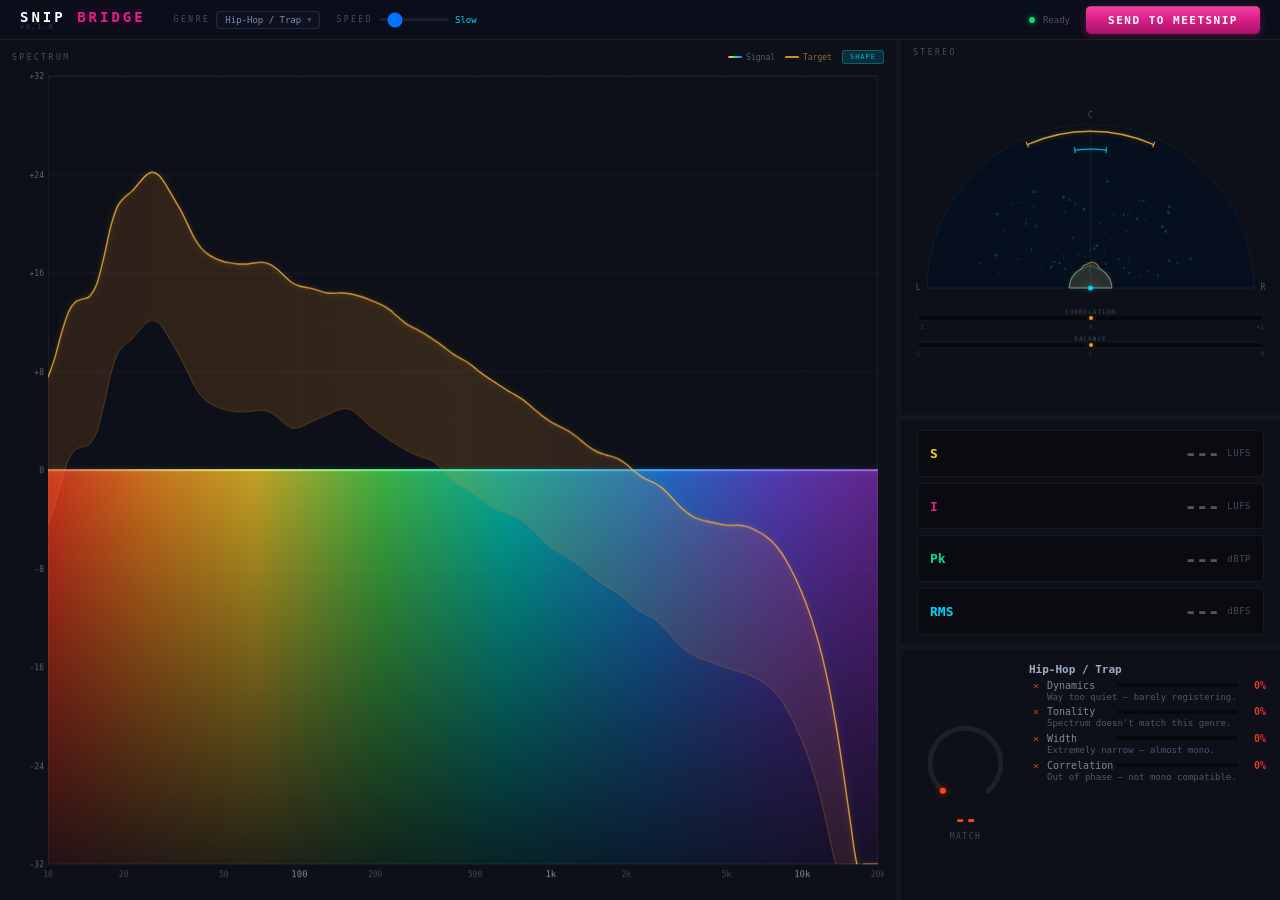
==== commit e37e8047: "feat(MultiBlend): multiband plugin-host with Pro-MB-style crossovers 3-band (Low/Mid/High) VST3/AU p" ====
--- a/plugins/SNIPBridge/Source/ui/public/index.html
+++ b/plugins/SNIPBridge/Source/ui/public/index.html
@@ -769,11 +769,23 @@
       vsCtx.fillText(labels[li].t, cx0+(R+9)*Math.cos(labels[li].a), cy0+(R+9)*Math.sin(labels[li].a));
     }
 
-    var tgt = genreData[genre];
     // Shared scaling: both target and signal use the same multiplier
     // so their arcs are directly comparable on the same visual scale
     var ARC_SCALE = 2.5;
-    var tgtWidthMid = (tgt.wlo + tgt.whi) * 0.5; // genre midpoint width
+    // Average width range across all selectedGenres (matches buildSpecTargets pattern).
+    // Fixes: checkbox multi-select updates selectedGenres but not `genre`,
+    // so the arc previously stuck on stale `genreData[genre]`.
+    var _wloSum = 0, _whiSum = 0, _wCount = 0;
+    for (var _wg = 0; _wg < 12; _wg++) {
+      if (selectedGenres[_wg]) {
+        _wloSum += genreData[_wg].wlo;
+        _whiSum += genreData[_wg].whi;
+        _wCount++;
+      }
+    }
+    if (_wCount === 0) { _wloSum = genreData[genre].wlo; _whiSum = genreData[genre].whi; _wCount = 1; }
+    var tgtWlo = _wloSum / _wCount, tgtWhi = _whiSum / _wCount;
+    var tgtWidthMid = (tgtWlo + tgtWhi) * 0.5; // averaged genre midpoint width
     var tgtArcWidth = Math.max(0.04, tgtWidthMid * ARC_SCALE);
     tSpread += (tgtArcWidth - tSpread) * .04;
 
@@ -857,14 +869,14 @@
       {on:"Loudness is spot on!"}
     ],
     tonality: [
-      {lo:"Tone is way off — serious imbalance.",hi:"Tone is way off — serious imbalance."},
-      {lo:"Very dark — low end dominating.",hi:"Very bright — highs are harsh."},
-      {lo:"Bass-heavy for this genre.",hi:"Too bright for this genre."},
-      {lo:"Tonal balance leaning dark.",hi:"Tonal balance leaning bright."},
-      {lo:"Slightly dark — could use air.",hi:"Slightly bright — tame the top."},
-      {lo:"Low end is a touch heavy.",hi:"Top end is a touch hot."},
-      {lo:"Close — minor tonal tweak.",hi:"Close — minor tonal tweak."},
-      {on:"Tonal balance is solid."},
+      {lo:"Spectrum doesn't match this genre.",hi:"Spectrum doesn't match this genre."},
+      {lo:"Leaning dark for this genre.",hi:"Leaning bright for this genre."},
+      {lo:"A bit bass-heavy — keep an eye on it.",hi:"A bit bright — keep an eye on it."},
+      {on:"Tonal balance is reasonable."},
+      {on:"Spectrum is in a good range."},
+      {on:"Tonal balance is looking good."},
+      {on:"Tonal balance is looking good."},
+      {on:"Spectrum fits the genre nicely."},
       {on:"Spectrum fits the genre nicely."},
       {on:"Tonal balance is spot on!"}
     ],
@@ -881,16 +893,16 @@
       {on:"Width is spot on!"}
     ],
     correlation: [
-      {lo:"Severe phase issues — check polarity."},
-      {lo:"Major phase problems — mono will cancel."},
-      {lo:"Significant phase issues."},
-      {lo:"Mono compatibility is poor."},
-      {lo:"Phase could be tighter."},
-      {lo:"Minor mono compat concerns."},
-      {lo:"Mostly mono-safe — small issues."},
-      {on:"Mono compatibility is solid."},
-      {on:"Phase is clean and tight."},
-      {on:"Mono compatibility is spot on!"}
+      {lo:"Out of phase — not mono compatible."},
+      {lo:"Out of phase — not mono compatible."},
+      {lo:"Out of phase — not mono compatible."},
+      {lo:"Lots of stereo information. Pay attention."},
+      {lo:"Lots of stereo information. Pay attention."},
+      {lo:"Lots of stereo information. Pay attention."},
+      {lo:"Lots of stereo information. Pay attention."},
+      {on:"Looking good — nice and clean."},
+      {on:"Looking good — nice and clean."},
+      {on:"Mono compatible — that's nice!"}
     ]
   };
   var metricEls = null;
